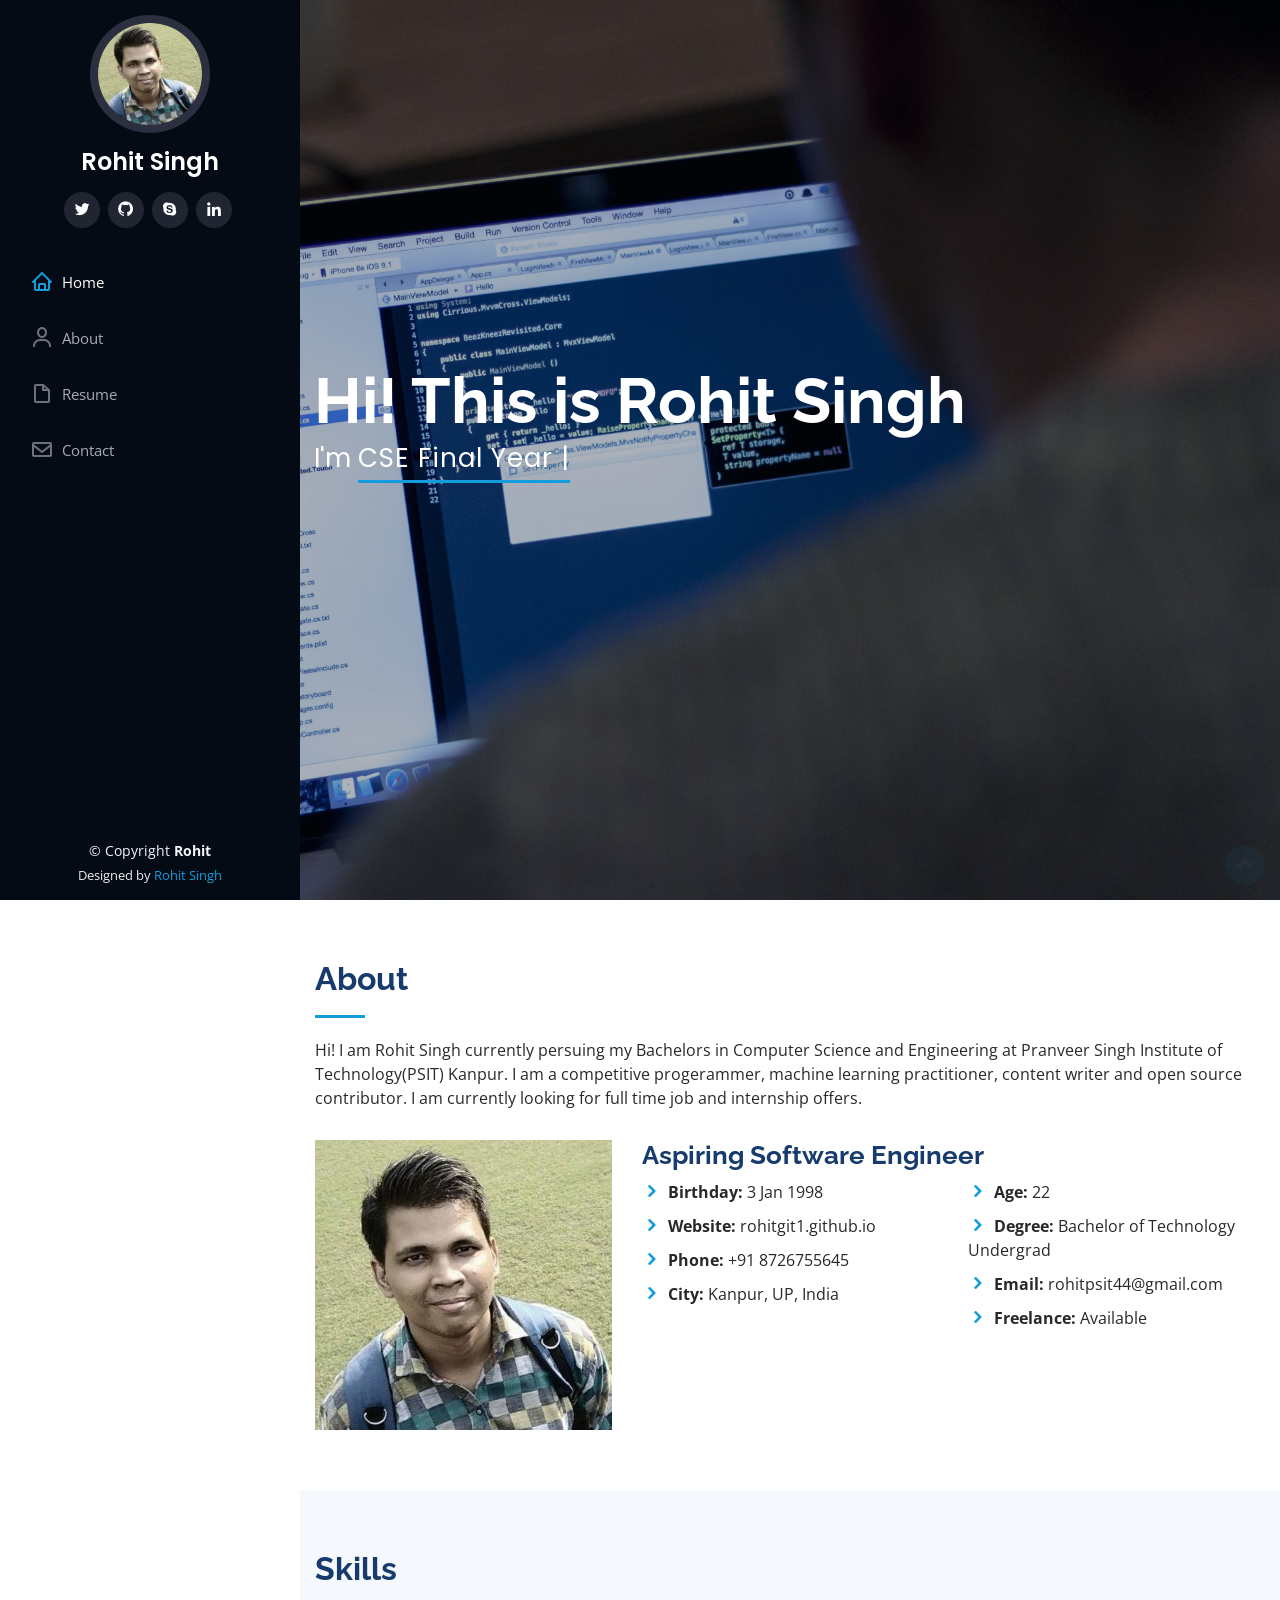
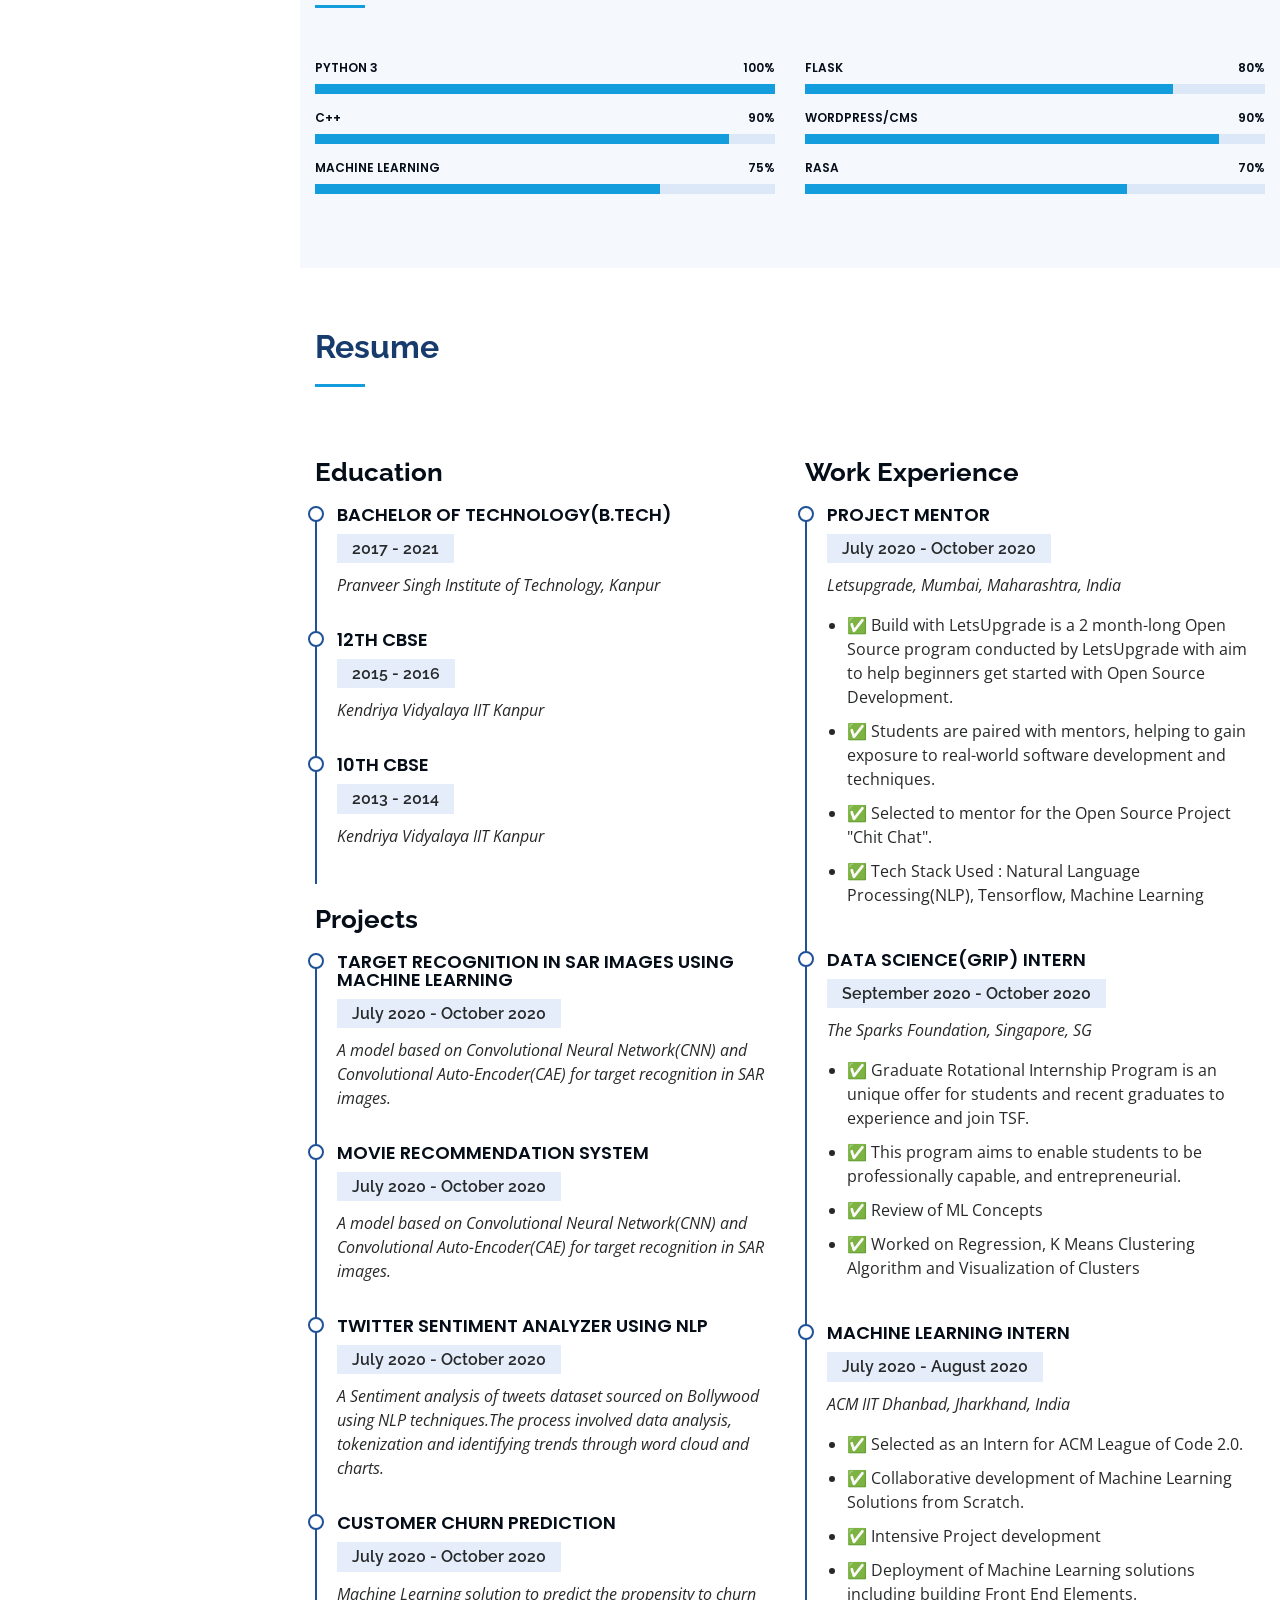
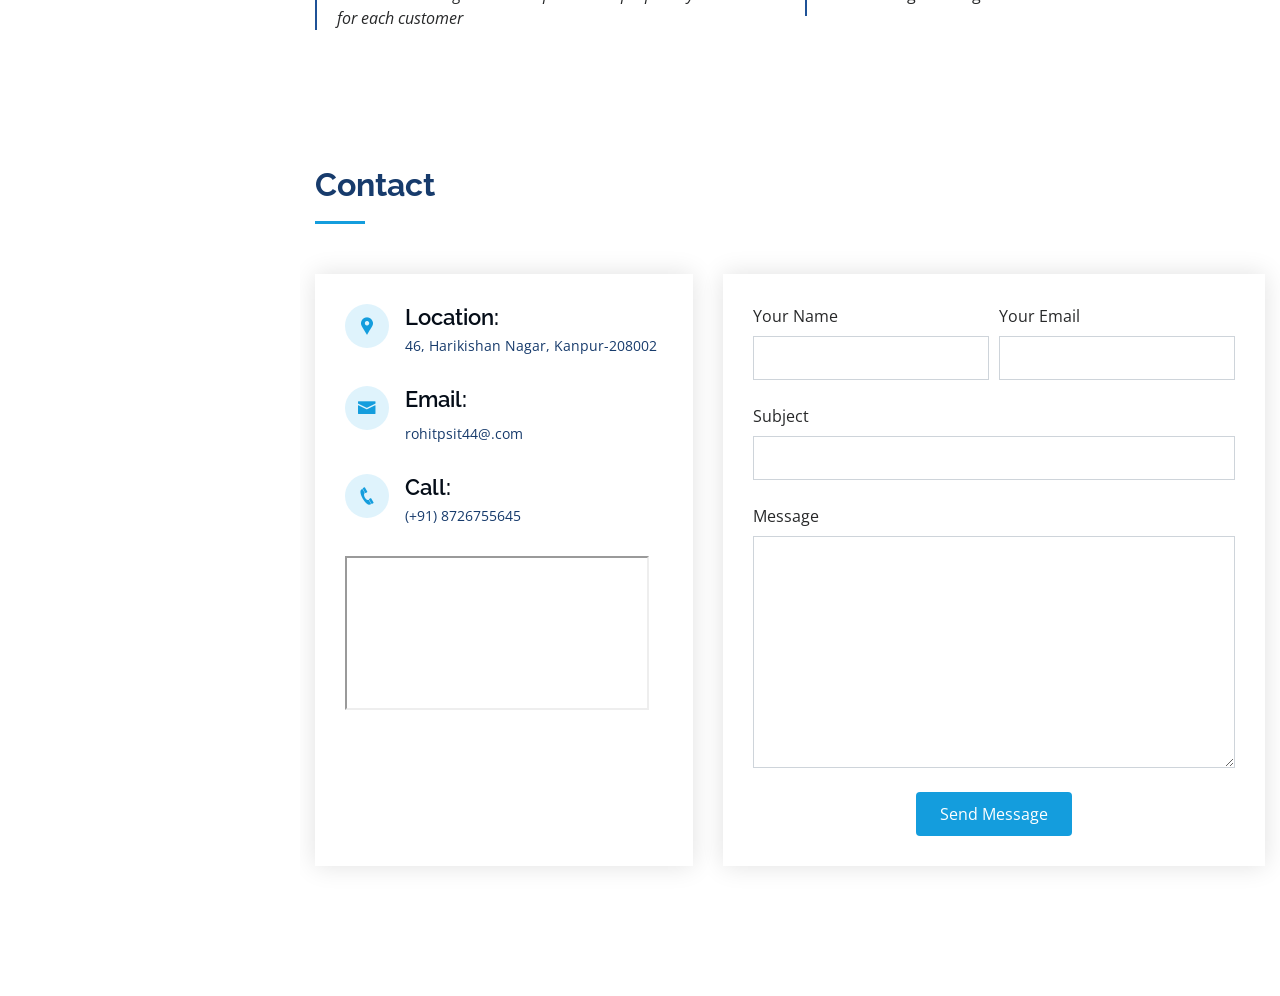
==== index.html @ d0df6488 "Update index.html" ====
<!DOCTYPE html>
<html lang="en">

<head>
  <meta charset="utf-8">
  <meta content="width=device-width, initial-scale=1.0" name="viewport">

  <title>Rohit Singh's Portfolio</title>
  <meta content="" name="description">
  <meta content="" name="keywords">

  <!-- Favicons -->
  <link href="assets/img/favicon.png" rel="icon">
  <link href="assets/img/apple-touch-icon.png" rel="apple-touch-icon">

  <!-- Google Fonts -->
  <link href="https://fonts.googleapis.com/css?family=Open+Sans:300,300i,400,400i,600,600i,700,700i|Raleway:300,300i,400,400i,500,500i,600,600i,700,700i|Poppins:300,300i,400,400i,500,500i,600,600i,700,700i" rel="stylesheet">

  <!-- Vendor CSS Files -->
  <link href="assets/vendor/bootstrap/css/bootstrap.min.css" rel="stylesheet">
  <link href="assets/vendor/icofont/icofont.min.css" rel="stylesheet">
  <link href="assets/vendor/boxicons/css/boxicons.min.css" rel="stylesheet">
  <link href="assets/vendor/venobox/venobox.css" rel="stylesheet">
  <link href="assets/vendor/owl.carousel/assets/owl.carousel.min.css" rel="stylesheet">
  <link href="assets/vendor/aos/aos.css" rel="stylesheet">

  <!-- Template Main CSS File -->
  <link href="assets/css/style.css" rel="stylesheet">

  <!-- =======================================================
  * Template Name: iPortfolio - v1.4.1
  * Template URL: https://bootstrapmade.com/iportfolio-bootstrap-portfolio-websites-template/
  * Author: BootstrapMade.com
  * License: https://bootstrapmade.com/license/
  ======================================================== -->
</head>

<body>

  <!-- ======= Mobile nav toggle button ======= -->
  <button type="button" class="mobile-nav-toggle d-xl-none"><i class="icofont-navigation-menu"></i></button>

  <!-- ======= Header ======= -->
  <header id="header">
    <div class="d-flex flex-column">

      <div class="profile">
        <img src="assets/img/profile-img.jpg" alt="" class="img-fluid rounded-circle">
        <h1 class="text-light"><a href="index.html">Rohit Singh</a></h1>
        <div class="social-links mt-3 text-center">
          <a href="https://twitter.com/Singh98Rohit" class="twitter"><i class="bx bxl-twitter"></i></a>
          <a href="https://github.com/rohitgit1" class="instagram"><i class="bx bxl-github"></i></a>
          <a href="https://join.skype.com/invite/VIfLXNlcnyci" class="google-plus"><i class="bx bxl-skype"></i></a>
          <a href="https://www.linkedin.com/in/rohit-singh-b54595111/" class="linkedin"><i class="bx bxl-linkedin"></i></a>
        </div>
      </div>

      <nav class="nav-menu">
        <ul>
          <li class="active"><a href="index.html"><i class="bx bx-home"></i> <span>Home</span></a></li>
          <li><a href="#about"><i class="bx bx-user"></i> <span>About</span></a></li>
          <li><a href="#resume"><i class="bx bx-file-blank"></i> <span>Resume</span></a></li>
          <li><a href="#contact"><i class="bx bx-envelope"></i> Contact</a></li>

        </ul>
      </nav><!-- .nav-menu -->
      <button type="button" class="mobile-nav-toggle d-xl-none"><i class="icofont-navigation-menu"></i></button>

    </div>
  </header><!-- End Header -->

  <!-- ======= Hero Section ======= -->
  <section id="hero" class="d-flex flex-column justify-content-center align-items-center">
    <div class="hero-container" data-aos="fade-in">
      <h1>Hi! This is Rohit Singh</h1>
      <p>I'm <span class="typed" data-typed-items="CSE Final Year Undergrad, Competitive Programmer, Open Source Contributor, Machine Learning Enthusiast"></span></p>
    </div>
  </section><!-- End Hero -->

  <main id="main">

    <!-- ======= About Section ======= -->
    <section id="about" class="about">
      <div class="container">

        <div class="section-title">
          <h2>About</h2>
          <p>Hi! I am Rohit Singh currently persuing my Bachelors in Computer Science and Engineering at Pranveer Singh Institute of Technology(PSIT) Kanpur. I am a competitive progerammer, machine learning practitioner, content writer and open source contributor. I am currently looking for full time job and internship offers.</p>
        </div>

        <div class="row">
          <div class="col-lg-4" data-aos="fade-right">
            <img src="assets/img/profile-img.jpg" class="img-fluid" alt="">
          </div>
          <div class="col-lg-8 pt-4 pt-lg-0 content" data-aos="fade-left">
            <h3>Aspiring Software Engineer</h3>
            <div class="row">
              <div class="col-lg-6">
                <ul>
                  <li><i class="icofont-rounded-right"></i> <strong>Birthday:</strong> 3 Jan 1998</li>
                  <li><i class="icofont-rounded-right"></i> <strong>Website:</strong> rohitgit1.github.io</li>
                  <li><i class="icofont-rounded-right"></i> <strong>Phone:</strong> +91 8726755645</li>
                  <li><i class="icofont-rounded-right"></i> <strong>City:</strong> Kanpur, UP, India</li>
                </ul>
              </div>
              <div class="col-lg-6">
                <ul>
                  <li><i class="icofont-rounded-right"></i> <strong>Age:</strong> 22</li>
                  <li><i class="icofont-rounded-right"></i> <strong>Degree:</strong> Bachelor of Technology Undergrad</li>
                  <li><i class="icofont-rounded-right"></i> <strong>Email:</strong> rohitpsit44@gmail.com</li>
                  <li><i class="icofont-rounded-right"></i> <strong>Freelance:</strong> Available</li>
                </ul>
              </div>
            </div>
          </div>
        </div>

      </div>
    </section><!-- End About Section -->
    <!-- ======= Skills Section ======= -->
    <section id="skills" class="skills section-bg">
      <div class="container">

        <div class="section-title">
          <h2>Skills</h2>
        </div>

        <div class="row skills-content">

          <div class="col-lg-6" data-aos="fade-up">

            <div class="progress">
              <span class="skill">Python 3 <i class="val">100%</i></span>
              <div class="progress-bar-wrap">
                <div class="progress-bar" role="progressbar" aria-valuenow="100" aria-valuemin="0" aria-valuemax="100"></div>
              </div>
            </div>

            <div class="progress">
              <span class="skill">C++ <i class="val">90%</i></span>
              <div class="progress-bar-wrap">
                <div class="progress-bar" role="progressbar" aria-valuenow="90" aria-valuemin="0" aria-valuemax="100"></div>
              </div>
            </div>

            <div class="progress">
              <span class="skill">Machine Learning <i class="val">75%</i></span>
              <div class="progress-bar-wrap">
                <div class="progress-bar" role="progressbar" aria-valuenow="75" aria-valuemin="0" aria-valuemax="100"></div>
              </div>
            </div>

          </div>

          <div class="col-lg-6" data-aos="fade-up" data-aos-delay="100">

            <div class="progress">
              <span class="skill">Flask <i class="val">80%</i></span>
              <div class="progress-bar-wrap">
                <div class="progress-bar" role="progressbar" aria-valuenow="80" aria-valuemin="0" aria-valuemax="100"></div>
              </div>
            </div>

            <div class="progress">
              <span class="skill">WordPress/CMS <i class="val">90%</i></span>
              <div class="progress-bar-wrap">
                <div class="progress-bar" role="progressbar" aria-valuenow="90" aria-valuemin="0" aria-valuemax="100"></div>
              </div>
            </div>

            <div class="progress">
              <span class="skill">Rasa <i class="val">70%</i></span>
              <div class="progress-bar-wrap">
                <div class="progress-bar" role="progressbar" aria-valuenow="70" aria-valuemin="0" aria-valuemax="100"></div>
              </div>
            </div>

          </div>

        </div>

      </div>
    </section><!-- End Skills Section -->

    <!-- ======= Resume Section ======= -->
    <section id="resume" class="resume">
      <div class="container">

        <div class="section-title">
          <h2>Resume</h2>
        </div>

        <div class="row">
          <div class="col-lg-6" data-aos="fade-up">
            

            <h3 class="resume-title">Education</h3>
            <div class="resume-item">
              <h4>Bachelor of Technology(B.Tech)</h4>
              <h5>2017 - 2021</h5>
              <p><em>Pranveer Singh Institute of Technology, Kanpur</em></p>
            </div>
            <div class="resume-item">
              <h4>12th CBSE</h4>
              <h5>2015 - 2016</h5>
              <p><em>Kendriya Vidyalaya IIT Kanpur</em></p>
            </div>
            <div class="resume-item">
              <h4>10th CBSE</h4>
              <h5>2013 - 2014</h5>
              <p><em>Kendriya Vidyalaya IIT Kanpur</em></p>
            </div>
            <h3 class="resume-title">Projects</h3>
            <div class="resume-item">
              <h4>Target Recognition in SAR Images using Machine Learning</h4>
              <h5>July 2020 - October 2020</h5>
              <p><em>A model based on Convolutional Neural Network(CNN) and Convolutional Auto-Encoder(CAE) for target recognition in SAR images.</em></p>
            </div>
            <div class="resume-item">
              <h4>Movie Recommendation System</h4>
              <h5>July 2020 - October 2020</h5>
              <p><em>A model based on Convolutional Neural Network(CNN) and Convolutional Auto-Encoder(CAE) for target recognition in SAR images.</em></p>
            </div>
            <div class="resume-item">
              <h4>Twitter Sentiment Analyzer using NLP</h4>
              <h5>July 2020 - October 2020</h5>
              <p><em>A Sentiment analysis of tweets dataset sourced on Bollywood using NLP techniques.The process involved data analysis, tokenization and identifying trends through word cloud and charts.</em></p>
            </div>
            <div class="resume-item">
              <h4>Customer Churn Prediction</h4>
              <h5>July 2020 - October 2020</h5>
              <p><em>Machine Learning solution to predict the propensity to churn for each customer</em></p>
            </div>
          </div>
          <div class="col-lg-6" data-aos="fade-up" data-aos-delay="100">
            <h3 class="resume-title">Work Experience</h3>
            <div class="resume-item">
              <h4>Project Mentor</h4>
              <h5>July 2020 - October 2020</h5>
              <p><em>Letsupgrade, Mumbai, Maharashtra, India </em></p>
              <ul>
                <li>✅ Build with LetsUpgrade is a 2 month-long Open Source program conducted by LetsUpgrade with aim to help beginners get started with Open Source Development.</li>
                <li>✅ Students are paired with mentors, helping to gain exposure to real-world software development and techniques. </li>
                <li>✅ Selected to mentor for the Open Source Project "Chit Chat".</li>
                <li>✅ Tech Stack Used : Natural Language Processing(NLP), Tensorflow, Machine Learning</li>
              </ul>
            </div>
            <div class="resume-item">
              <h4>Data Science(GRIP) Intern</h4>
              <h5>September 2020 - October 2020</h5>
              <p><em>The Sparks Foundation, Singapore, SG </em></p>
              <ul>
                <li>✅ Graduate Rotational Internship Program is an unique offer for students and recent graduates to experience and join TSF.</li>
                <li>✅ This program aims to enable students to be professionally capable, and entrepreneurial. </li>
                <li>✅ Review of ML Concepts</li>
                <li>✅ Worked on Regression, K Means Clustering Algorithm and Visualization of Clusters</li>
              </ul>
            </div>
            <div class="resume-item">
              <h4>Machine Learning Intern</h4>
              <h5>July 2020 - August 2020</h5>
              <p><em>ACM IIT Dhanbad, Jharkhand, India</em></p>
              <ul>
                <li>✅ Selected as an Intern for ACM League of Code 2.0.</li>
                <li>✅ Collaborative development of Machine Learning Solutions from Scratch.</li>
                <li>✅ Intensive Project development</li>
                <li>✅ Deployment of Machine Learning solutions including building Front End Elements.</li>
              </ul>
            </div>
          </div>
        </div>

      </div>
    </section><!-- End Resume Section -->
    <!-- ======= Contact Section ======= -->
    <section id="contact" class="contact">
      <div class="container">

        <div class="section-title">
          <h2>Contact</h2>  
        </div>

        <div class="row" data-aos="fade-in">

          <div class="col-lg-5 d-flex align-items-stretch">
            <div class="info">
              <div class="address">
                <i class="icofont-google-map"></i>
                <h4>Location:</h4>
                <p>46, Harikishan Nagar, Kanpur-208002</p>
              </div>

              <div class="email">
                <i class="icofont-envelope"></i>
                <h4>Email:</h4>
                <p>rohitpsit44@.com</p>
              </div>

              <div class="phone">
                <i class="icofont-phone"></i>
                <h4>Call:</h4>
                <p>(+91) 8726755645</p>
              </div>

              <iframe src="https://www.google.com/maps/embed?pb=!1m18!1m12!1m3!1d3570.954754191135!2d80.28326176451144!3d26.489401634562842!2m3!1f0!2f0!3f0!3m2!1i1024!2i768!4f13.1!3m3!1m2!1s0x399c38228f2454af%3A0x219207a3117f4990!2sGurudev%20Palace%2C%20Sharda%20Nagar%2C%20Kanpur%2C%20Uttar%20Pradesh%20208024!5e0!3m2!1sen!2sin!4v1602859389970!5m2!1sen!2sin" allowfullscreen></iframe>
            </div>

          </div>

          <div class="col-lg-7 mt-5 mt-lg-0 d-flex align-items-stretch">
            <form action="forms/contact.php" method="post" role="form" class="php-email-form">
              <div class="form-row">
                <div class="form-group col-md-6">
                  <label for="name">Your Name</label>
                  <input type="text" name="name" class="form-control" id="name" data-rule="minlen:4" data-msg="Please enter at least 4 chars" />
                  <div class="validate"></div>
                </div>
                <div class="form-group col-md-6">
                  <label for="name">Your Email</label>
                  <input type="email" class="form-control" name="email" id="email" data-rule="email" data-msg="Please enter a valid email" />
                  <div class="validate"></div>
                </div>
              </div>
              <div class="form-group">
                <label for="name">Subject</label>
                <input type="text" class="form-control" name="subject" id="subject" data-rule="minlen:4" data-msg="Please enter at least 8 chars of subject" />
                <div class="validate"></div>
              </div>
              <div class="form-group">
                <label for="name">Message</label>
                <textarea class="form-control" name="message" rows="10" data-rule="required" data-msg="Please write something for us"></textarea>
                <div class="validate"></div>
              </div>
              <div class="mb-3">
                <div class="loading">Loading</div>
                <div class="error-message"></div>
                <div class="sent-message">Your message has been sent. Thank you!</div>
              </div>
              <div class="text-center"><button type="submit">Send Message</button></div>
            </form>
          </div>

        </div>

      </div>
    </section><!-- End Contact Section -->

  </main><!-- End #main -->

  <!-- ======= Footer ======= -->
  <footer id="footer">
    <div class="container">
      <div class="copyright">
        &copy; Copyright <strong><span>Rohit</span></strong>
      </div>
      <div class="credits">
        <!-- All the links in the footer should remain intact. -->
        <!-- You can delete the links only if you purchased the pro version. -->
        <!-- Licensing information: https://bootstrapmade.com/license/ -->
        <!-- Purchase the pro version with working PHP/AJAX contact form: https://bootstrapmade.com/iportfolio-bootstrap-portfolio-websites-template/ -->
        Designed by <a href="https://bootstrapmade.com/">Rohit Singh</a>
      </div>
    </div>
  </footer><!-- End  Footer -->

  <a href="#" class="back-to-top"><i class="icofont-simple-up"></i></a>

  <!-- Vendor JS Files -->
  <script src="assets/vendor/jquery/jquery.min.js"></script>
  <script src="assets/vendor/bootstrap/js/bootstrap.bundle.min.js"></script>
  <script src="assets/vendor/jquery.easing/jquery.easing.min.js"></script>
  <script src="assets/vendor/php-email-form/validate.js"></script>
  <script src="assets/vendor/waypoints/jquery.waypoints.min.js"></script>
  <script src="assets/vendor/counterup/counterup.min.js"></script>
  <script src="assets/vendor/isotope-layout/isotope.pkgd.min.js"></script>
  <script src="assets/vendor/venobox/venobox.min.js"></script>
  <script src="assets/vendor/owl.carousel/owl.carousel.min.js"></script>
  <script src="assets/vendor/typed.js/typed.min.js"></script>
  <script src="assets/vendor/aos/aos.js"></script>

  <!-- Template Main JS File -->
  <script src="assets/js/main.js"></script>

</body>

</html>
---- assets/css/style.css ----
/**
* Template Name: iPortfolio - v1.4.1
* Template URL: https://bootstrapmade.com/iportfolio-bootstrap-portfolio-websites-template/
* Author: BootstrapMade.com
* License: https://bootstrapmade.com/license/
*/

/*--------------------------------------------------------------
# General
--------------------------------------------------------------*/
body {
  font-family: "Open Sans", sans-serif;
  color: #272829;
}

a {
  color: #149ddd;
}

a:hover {
  color: #37b3ed;
  text-decoration: none;
}

h1, h2, h3, h4, h5, h6 {
  font-family: "Raleway", sans-serif;
}

/*--------------------------------------------------------------
# Back to top button
--------------------------------------------------------------*/
.back-to-top {
  position: fixed;
  display: none;
  width: 40px;
  height: 40px;
  border-radius: 50px;
  right: 15px;
  bottom: 15px;
  background: #149ddd;
  color: #fff;
  transition: display 0.5s ease-in-out;
  z-index: 99999;
}

.back-to-top i {
  font-size: 24px;
  position: absolute;
  top: 7px;
  left: 8px;
}

.back-to-top:hover {
  color: #fff;
  background: #2eafec;
  transition: background 0.2s ease-in-out;
}

/*--------------------------------------------------------------
# Header
--------------------------------------------------------------*/
#header {
  position: fixed;
  top: 0;
  left: 0;
  bottom: 0;
  width: 300px;
  transition: all ease-in-out 0.5s;
  z-index: 9997;
  transition: all 0.5s;
  padding: 0 15px;
  background: #040b14;
  overflow-y: auto;
}

#header .profile img {
  margin: 15px auto;
  display: block;
  width: 120px;
  border: 8px solid #2c2f3f;
}

#header .profile h1 {
  font-size: 24px;
  margin: 0;
  padding: 0;
  font-weight: 600;
  -moz-text-align-last: center;
  text-align-last: center;
  font-family: "Poppins", sans-serif;
}

#header .profile h1 a, #header .profile h1 a:hover {
  color: #fff;
  text-decoration: none;
}

#header .profile .social-links a {
  font-size: 18px;
  display: inline-block;
  background: #212431;
  color: #fff;
  line-height: 1;
  padding: 8px 0;
  margin-right: 4px;
  border-radius: 50%;
  text-align: center;
  width: 36px;
  height: 36px;
  transition: 0.3s;
}

#header .profile .social-links a:hover {
  background: #149ddd;
  color: #fff;
  text-decoration: none;
}

#main {
  margin-left: 300px;
}

@media (max-width: 1199px) {
  #header {
    left: -300px;
  }
  #main {
    margin-left: 0;
  }
}

/*--------------------------------------------------------------
# Navigation Menu
--------------------------------------------------------------*/
/* Desktop Navigation */
.nav-menu {
  padding-top: 30px;
}

.nav-menu * {
  margin: 0;
  padding: 0;
  list-style: none;
}

.nav-menu > ul > li {
  position: relative;
  white-space: nowrap;
}

.nav-menu a {
  display: flex;
  align-items: center;
  color: #a8a9b4;
  padding: 12px 15px;
  margin-bottom: 8px;
  transition: 0.3s;
  font-size: 15px;
}

.nav-menu a i {
  font-size: 24px;
  padding-right: 8px;
  color: #6f7180;
}

.nav-menu a:hover, .nav-menu .active > a, .nav-menu li:hover > a {
  text-decoration: none;
  color: #fff;
}

.nav-menu a:hover i, .nav-menu .active > a i, .nav-menu li:hover > a i {
  color: #149ddd;
}

/* Mobile Navigation */
.mobile-nav-toggle {
  position: fixed;
  right: 15px;
  top: 15px;
  z-index: 9998;
  border: 0;
  background: none;
  font-size: 24px;
  transition: all 0.4s;
  outline: none !important;
  line-height: 1;
  cursor: pointer;
  text-align: right;
}

.mobile-nav-toggle i {
  color: #149ddd;
}

.mobile-nav-active {
  overflow: hidden;
}

.mobile-nav-active #header {
  left: 0;
}

.mobile-nav-active .mobile-nav-toggle i {
  color: #fff;
}

/*--------------------------------------------------------------
# Hero Section
--------------------------------------------------------------*/
#hero {
  width: 100%;
  height: 100vh;
  background: url("../img/hero-bg.jpg") top center;
  background-size: cover;
}

#hero:before {
  content: "";
  background: rgba(5, 13, 24, 0.3);
  position: absolute;
  bottom: 0;
  top: 0;
  left: 0;
  right: 0;
  z-index: 1;
}

#hero .hero-container {
  position: relative;
  z-index: 2;
  min-width: 300px;
}

#hero h1 {
  margin: 0 0 10px 0;
  font-size: 64px;
  font-weight: 700;
  line-height: 56px;
  color: #fff;
}

#hero p {
  color: #fff;
  margin-bottom: 50px;
  font-size: 26px;
  font-family: "Poppins", sans-serif;
}

#hero p span {
  color: #fff;
  padding-bottom: 4px;
  letter-spacing: 1px;
  border-bottom: 3px solid #149ddd;
}

@media (min-width: 1024px) {
  #hero {
    background-attachment: fixed;
  }
}

@media (max-width: 768px) {
  #hero h1 {
    font-size: 28px;
    line-height: 36px;
  }
  #hero h2 {
    font-size: 18px;
    line-height: 24px;
    margin-bottom: 30px;
  }
}

/*--------------------------------------------------------------
# Sections General
--------------------------------------------------------------*/
section {
  padding: 60px 0;
  overflow: hidden;
}

.section-bg {
  background: #f5f8fd;
}

.section-title {
  padding-bottom: 30px;
}

.section-title h2 {
  font-size: 32px;
  font-weight: bold;
  margin-bottom: 20px;
  padding-bottom: 20px;
  position: relative;
  color: #173b6c;
}

.section-title h2::after {
  content: '';
  position: absolute;
  display: block;
  width: 50px;
  height: 3px;
  background: #149ddd;
  bottom: 0;
  left: 0;
}

.section-title p {
  margin-bottom: 0;
}

/*--------------------------------------------------------------
# About
--------------------------------------------------------------*/
.about .content h3 {
  font-weight: 700;
  font-size: 26px;
  color: #173b6c;
}

.about .content ul {
  list-style: none;
  padding: 0;
}

.about .content ul li {
  padding-bottom: 10px;
}

.about .content ul i {
  font-size: 20px;
  padding-right: 2px;
  color: #149ddd;
}

.about .content p:last-child {
  margin-bottom: 0;
}

/*--------------------------------------------------------------
# Facts
--------------------------------------------------------------*/
.facts {
  padding-bottom: 30px;
}

.facts .count-box {
  padding: 30px;
  width: 100%;
}

.facts .count-box i {
  display: block;
  font-size: 44px;
  color: #149ddd;
  float: left;
}

.facts .count-box span {
  font-size: 48px;
  line-height: 40px;
  display: block;
  font-weight: 700;
  color: #050d18;
  margin-left: 60px;
}

.facts .count-box p {
  padding: 15px 0 0 0;
  margin: 0 0 0 60px;
  font-family: "Raleway", sans-serif;
  font-size: 14px;
  color: #122f57;
}

.facts .count-box a {
  font-weight: 600;
  display: block;
  margin-top: 20px;
  color: #122f57;
  font-size: 15px;
  font-family: "Poppins", sans-serif;
  transition: ease-in-out 0.3s;
}

.facts .count-box a:hover {
  color: #1f5297;
}

/*--------------------------------------------------------------
# Akills
--------------------------------------------------------------*/
.skills .progress {
  height: 50px;
  display: block;
  background: none;
}

.skills .progress .skill {
  padding: 10px 0;
  margin: 0 0 6px 0;
  text-transform: uppercase;
  display: block;
  font-weight: 600;
  font-family: "Poppins", sans-serif;
  color: #050d18;
}

.skills .progress .skill .val {
  float: right;
  font-style: normal;
}

.skills .progress-bar-wrap {
  background: #dce8f8;
}

.skills .progress-bar {
  width: 1px;
  height: 10px;
  transition: .9s;
  background-color: #149ddd;
}

/*--------------------------------------------------------------
# Resume
--------------------------------------------------------------*/
.resume .resume-title {
  font-size: 26px;
  font-weight: 700;
  margin-top: 20px;
  margin-bottom: 20px;
  color: #050d18;
}

.resume .resume-item {
  padding: 0 0 20px 20px;
  margin-top: -2px;
  border-left: 2px solid #1f5297;
  position: relative;
}

.resume .resume-item h4 {
  line-height: 18px;
  font-size: 18px;
  font-weight: 600;
  text-transform: uppercase;
  font-family: "Poppins", sans-serif;
  color: #050d18;
  margin-bottom: 10px;
}

.resume .resume-item h5 {
  font-size: 16px;
  background: #e4edf9;
  padding: 5px 15px;
  display: inline-block;
  font-weight: 600;
  margin-bottom: 10px;
}

.resume .resume-item ul {
  padding-left: 20px;
}

.resume .resume-item ul li {
  padding-bottom: 10px;
}

.resume .resume-item:last-child {
  padding-bottom: 0;
}

.resume .resume-item::before {
  content: "";
  position: absolute;
  width: 16px;
  height: 16px;
  border-radius: 50px;
  left: -9px;
  top: 0;
  background: #fff;
  border: 2px solid #1f5297;
}

/*--------------------------------------------------------------
# Portfolio
--------------------------------------------------------------*/
.portfolio .portfolio-item {
  margin-bottom: 30px;
}

.portfolio #portfolio-flters {
  padding: 0;
  margin: 0 auto 35px auto;
  list-style: none;
  text-align: center;
  background: #fff;
  border-radius: 50px;
  padding: 2px 15px;
}

.portfolio #portfolio-flters li {
  cursor: pointer;
  display: inline-block;
  padding: 10px 15px 8px 15px;
  font-size: 14px;
  font-weight: 600;
  line-height: 1;
  text-transform: uppercase;
  color: #272829;
  margin-bottom: 5px;
  transition: all 0.3s ease-in-out;
}

.portfolio #portfolio-flters li:hover, .portfolio #portfolio-flters li.filter-active {
  color: #149ddd;
}

.portfolio #portfolio-flters li:last-child {
  margin-right: 0;
}

.portfolio .portfolio-wrap {
  transition: 0.3s;
  position: relative;
  overflow: hidden;
  z-index: 1;
}

.portfolio .portfolio-wrap::before {
  content: "";
  background: rgba(255, 255, 255, 0.5);
  position: absolute;
  left: 0;
  right: 0;
  top: 0;
  bottom: 0;
  transition: all ease-in-out 0.3s;
  z-index: 2;
  opacity: 0;
}

.portfolio .portfolio-wrap .portfolio-links {
  opacity: 1;
  left: 0;
  right: 0;
  bottom: -60px;
  z-index: 3;
  position: absolute;
  transition: all ease-in-out 0.3s;
  display: flex;
  justify-content: center;
}

.portfolio .portfolio-wrap .portfolio-links a {
  color: #fff;
  font-size: 28px;
  text-align: center;
  background: rgba(20, 157, 221, 0.75);
  transition: 0.3s;
  width: 50%;
}

.portfolio .portfolio-wrap .portfolio-links a:hover {
  background: rgba(20, 157, 221, 0.95);
}

.portfolio .portfolio-wrap .portfolio-links a + a {
  border-left: 1px solid #37b3ed;
}

.portfolio .portfolio-wrap:hover::before {
  top: 0;
  left: 0;
  right: 0;
  bottom: 0;
  opacity: 1;
}

.portfolio .portfolio-wrap:hover .portfolio-links {
  opacity: 1;
  bottom: 0;
}

/*--------------------------------------------------------------
# Services
--------------------------------------------------------------*/
.services .icon-box {
  margin-bottom: 20px;
}

.services .icon {
  float: left;
  display: flex;
  align-items: center;
  justify-content: center;
  width: 54px;
  height: 54px;
  background: #149ddd;
  border-radius: 50%;
  transition: 0.5s;
  border: 1px solid #149ddd;
}

.services .icon i {
  color: #fff;
  font-size: 24px;
}

.services .icon-box:hover .icon {
  background: #fff;
}

.services .icon-box:hover .icon i {
  color: #149ddd;
}

.services .title {
  margin-left: 80px;
  font-weight: 700;
  margin-bottom: 15px;
  font-size: 18px;
}

.services .title a {
  color: #343a40;
}

.services .title a:hover {
  color: #149ddd;
}

.services .description {
  margin-left: 80px;
  line-height: 24px;
  font-size: 14px;
}

/*--------------------------------------------------------------
# Testimonials
--------------------------------------------------------------*/
.testimonials .testimonial-item {
  box-sizing: content-box;
  text-align: center;
  min-height: 320px;
}

.testimonials .testimonial-item .testimonial-img {
  width: 90px;
  border-radius: 50%;
  margin: 0 auto;
}

.testimonials .testimonial-item h3 {
  font-size: 18px;
  font-weight: bold;
  margin: 10px 0 5px 0;
  color: #111;
}

.testimonials .testimonial-item h4 {
  font-size: 14px;
  color: #999;
  margin: 0;
}

.testimonials .testimonial-item .quote-icon-left, .testimonials .testimonial-item .quote-icon-right {
  color: #c3e8fa;
  font-size: 26px;
}

.testimonials .testimonial-item .quote-icon-left {
  display: inline-block;
  left: -5px;
  position: relative;
}

.testimonials .testimonial-item .quote-icon-right {
  display: inline-block;
  right: -5px;
  position: relative;
  top: 10px;
}

.testimonials .testimonial-item p {
  font-style: italic;
  margin: 0 15px 15px 15px;
  padding: 20px;
  background: #fff;
  position: relative;
  margin-bottom: 35px;
  border-radius: 6px;
  box-shadow: 0px 2px 15px rgba(0, 0, 0, 0.1);
}

.testimonials .testimonial-item p::after {
  content: "";
  width: 0;
  height: 0;
  border-top: 20px solid #fff;
  border-right: 20px solid transparent;
  border-left: 20px solid transparent;
  position: absolute;
  bottom: -20px;
  left: calc(50% - 20px);
}

.testimonials .owl-nav, .testimonials .owl-dots {
  margin-top: 5px;
  text-align: center;
}

.testimonials .owl-dot {
  display: inline-block;
  margin: 0 5px;
  width: 12px;
  height: 12px;
  border-radius: 50%;
  background-color: #ddd !important;
}

.testimonials .owl-dot.active {
  background-color: #149ddd !important;
}

@media (max-width: 767px) {
  .testimonials {
    margin: 30px 10px;
  }
}

/*--------------------------------------------------------------
# Contact
--------------------------------------------------------------*/
.contact {
  padding-bottom: 130px;
}

.contact .info {
  padding: 30px;
  background: #fff;
  width: 100%;
  box-shadow: 0 0 24px 0 rgba(0, 0, 0, 0.12);
}

.contact .info i {
  font-size: 20px;
  color: #149ddd;
  float: left;
  width: 44px;
  height: 44px;
  background: #dff3fc;
  display: flex;
  justify-content: center;
  align-items: center;
  border-radius: 50px;
  transition: all 0.3s ease-in-out;
}

.contact .info h4 {
  padding: 0 0 0 60px;
  font-size: 22px;
  font-weight: 600;
  margin-bottom: 5px;
  color: #050d18;
}

.contact .info p {
  padding: 0 0 10px 60px;
  margin-bottom: 20px;
  font-size: 14px;
  color: #173b6c;
}

.contact .info .email p {
  padding-top: 5px;
}

.contact .info .social-links {
  padding-left: 60px;
}

.contact .info .social-links a {
  font-size: 18px;
  display: inline-block;
  background: #333;
  color: #fff;
  line-height: 1;
  padding: 8px 0;
  border-radius: 50%;
  text-align: center;
  width: 36px;
  height: 36px;
  transition: 0.3s;
  margin-right: 10px;
}

.contact .info .social-links a:hover {
  background: #149ddd;
  color: #fff;
}

.contact .info .email:hover i, .contact .info .address:hover i, .contact .info .phone:hover i {
  background: #149ddd;
  color: #fff;
}

.contact .php-email-form {
  width: 100%;
  padding: 30px;
  background: #fff;
  box-shadow: 0 0 24px 0 rgba(0, 0, 0, 0.12);
}

.contact .php-email-form .form-group {
  padding-bottom: 8px;
}

.contact .php-email-form .validate {
  display: none;
  color: red;
  margin: 0 0 15px 0;
  font-weight: 400;
  font-size: 13px;
}

.contact .php-email-form .error-message {
  display: none;
  color: #fff;
  background: #ed3c0d;
  text-align: left;
  padding: 15px;
  font-weight: 600;
}

.contact .php-email-form .error-message br + br {
  margin-top: 25px;
}

.contact .php-email-form .sent-message {
  display: none;
  color: #fff;
  background: #18d26e;
  text-align: center;
  padding: 15px;
  font-weight: 600;
}

.contact .php-email-form .loading {
  display: none;
  background: #fff;
  text-align: center;
  padding: 15px;
}

.contact .php-email-form .loading:before {
  content: "";
  display: inline-block;
  border-radius: 50%;
  width: 24px;
  height: 24px;
  margin: 0 10px -6px 0;
  border: 3px solid #18d26e;
  border-top-color: #eee;
  -webkit-animation: animate-loading 1s linear infinite;
  animation: animate-loading 1s linear infinite;
}

.contact .php-email-form input, .contact .php-email-form textarea {
  border-radius: 0;
  box-shadow: none;
  font-size: 14px;
}

.contact .php-email-form input {
  height: 44px;
}

.contact .php-email-form textarea {
  padding: 10px 12px;
}

.contact .php-email-form button[type="submit"] {
  background: #149ddd;
  border: 0;
  padding: 10px 24px;
  color: #fff;
  transition: 0.4s;
  border-radius: 4px;
}

.contact .php-email-form button[type="submit"]:hover {
  background: #37b3ed;
}

@-webkit-keyframes animate-loading {
  0% {
    transform: rotate(0deg);
  }
  100% {
    transform: rotate(360deg);
  }
}

@keyframes animate-loading {
  0% {
    transform: rotate(0deg);
  }
  100% {
    transform: rotate(360deg);
  }
}

/*--------------------------------------------------------------
# Breadcrumbs
--------------------------------------------------------------*/
.breadcrumbs {
  padding: 20px 0;
  background: #f9f9f9;
}

.breadcrumbs h2 {
  font-size: 26px;
  font-weight: 300;
}

.breadcrumbs ol {
  display: flex;
  flex-wrap: wrap;
  list-style: none;
  padding: 0;
  margin: 0;
  font-size: 15px;
}

.breadcrumbs ol li + li {
  padding-left: 10px;
}

.breadcrumbs ol li + li::before {
  display: inline-block;
  padding-right: 10px;
  color: #0e2442;
  content: "/";
}

@media (max-width: 768px) {
  .breadcrumbs .d-flex {
    display: block !important;
  }
  .breadcrumbs ol {
    display: block;
  }
  .breadcrumbs ol li {
    display: inline-block;
  }
}

/*--------------------------------------------------------------
# Portfolio Details
--------------------------------------------------------------*/
.portfolio-details {
  padding-top: 40px;
}

.portfolio-details .portfolio-details-container {
  position: relative;
}

.portfolio-details .portfolio-details-carousel {
  position: relative;
  z-index: 1;
}

.portfolio-details .portfolio-details-carousel .owl-nav, .portfolio-details .portfolio-details-carousel .owl-dots {
  margin-top: 5px;
  text-align: left;
}

.portfolio-details .portfolio-details-carousel .owl-dot {
  display: inline-block;
  margin: 0 10px 0 0;
  width: 12px;
  height: 12px;
  border-radius: 50%;
  background-color: #ddd !important;
}

.portfolio-details .portfolio-details-carousel .owl-dot.active {
  background-color: #149ddd !important;
}

.portfolio-details .portfolio-info {
  padding: 30px;
  position: absolute;
  right: 0;
  bottom: -70px;
  background: #fff;
  box-shadow: 0px 2px 15px rgba(0, 0, 0, 0.1);
  z-index: 2;
}

.portfolio-details .portfolio-info h3 {
  font-size: 22px;
  font-weight: 400;
  margin-bottom: 20px;
  padding-bottom: 20px;
  border-bottom: 1px solid #eee;
}

.portfolio-details .portfolio-info ul {
  list-style: none;
  padding: 0;
  font-size: 15px;
}

.portfolio-details .portfolio-info ul li + li {
  margin-top: 10px;
}

.portfolio-details .portfolio-description {
  padding-top: 50px;
}

.portfolio-details .portfolio-description h2 {
  width: 50%;
  font-size: 26px;
  font-weight: 400;
  margin-bottom: 20px;
}

.portfolio-details .portfolio-description p {
  padding: 0;
}

@media (max-width: 768px) {
  .portfolio-details .portfolio-description h2 {
    width: 100%;
  }
  .portfolio-details .portfolio-info {
    position: static;
    margin-top: 30px;
  }
}

/*--------------------------------------------------------------
# Footer
--------------------------------------------------------------*/
#footer {
  padding: 15px;
  color: #f4f6fd;
  font-size: 14px;
  position: fixed;
  left: 0;
  bottom: 0;
  width: 300px;
  z-index: 9999;
  background: #040b14;
}

#footer .copyright {
  text-align: center;
}

#footer .credits {
  padding-top: 5px;
  text-align: center;
  font-size: 13px;
  color: #eaebf0;
}

@media (max-width: 1199px) {
  #footer {
    position: static;
    width: auto;
    padding-right: 20px 15px;
  }
}
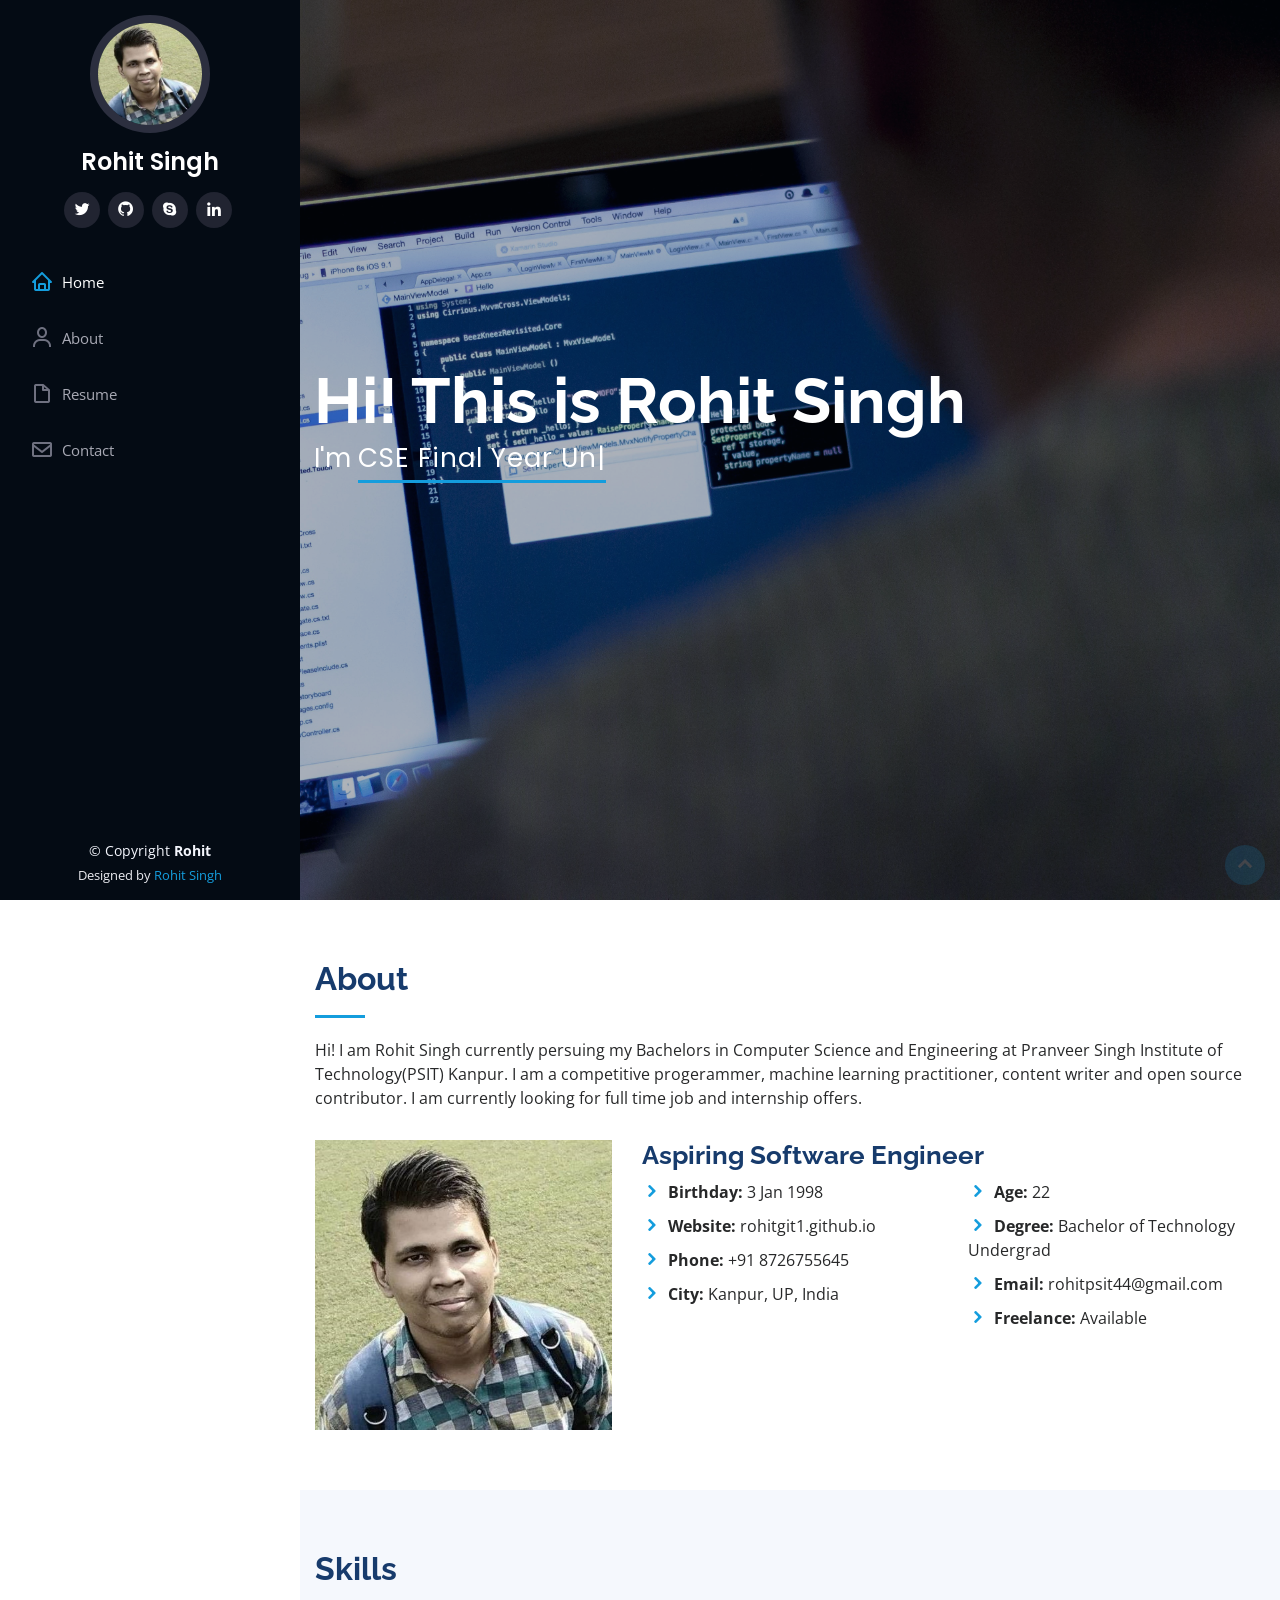
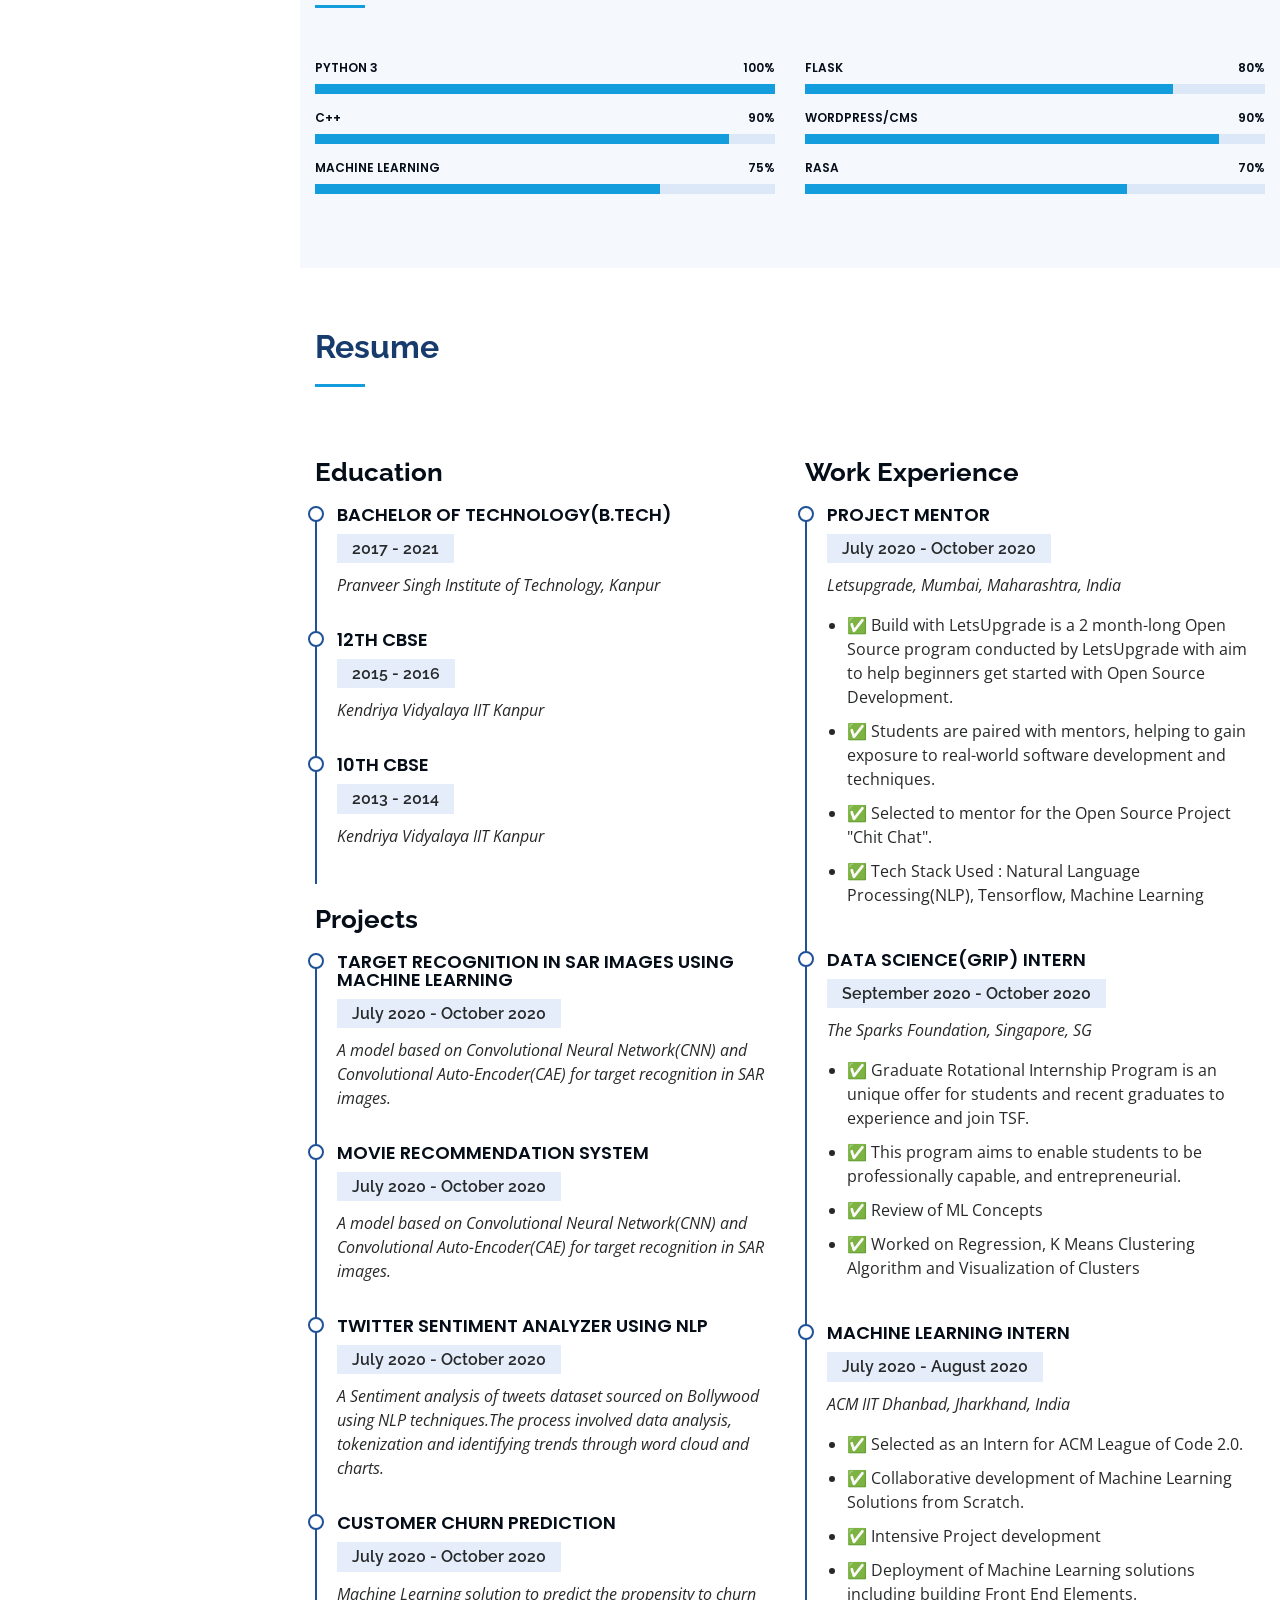
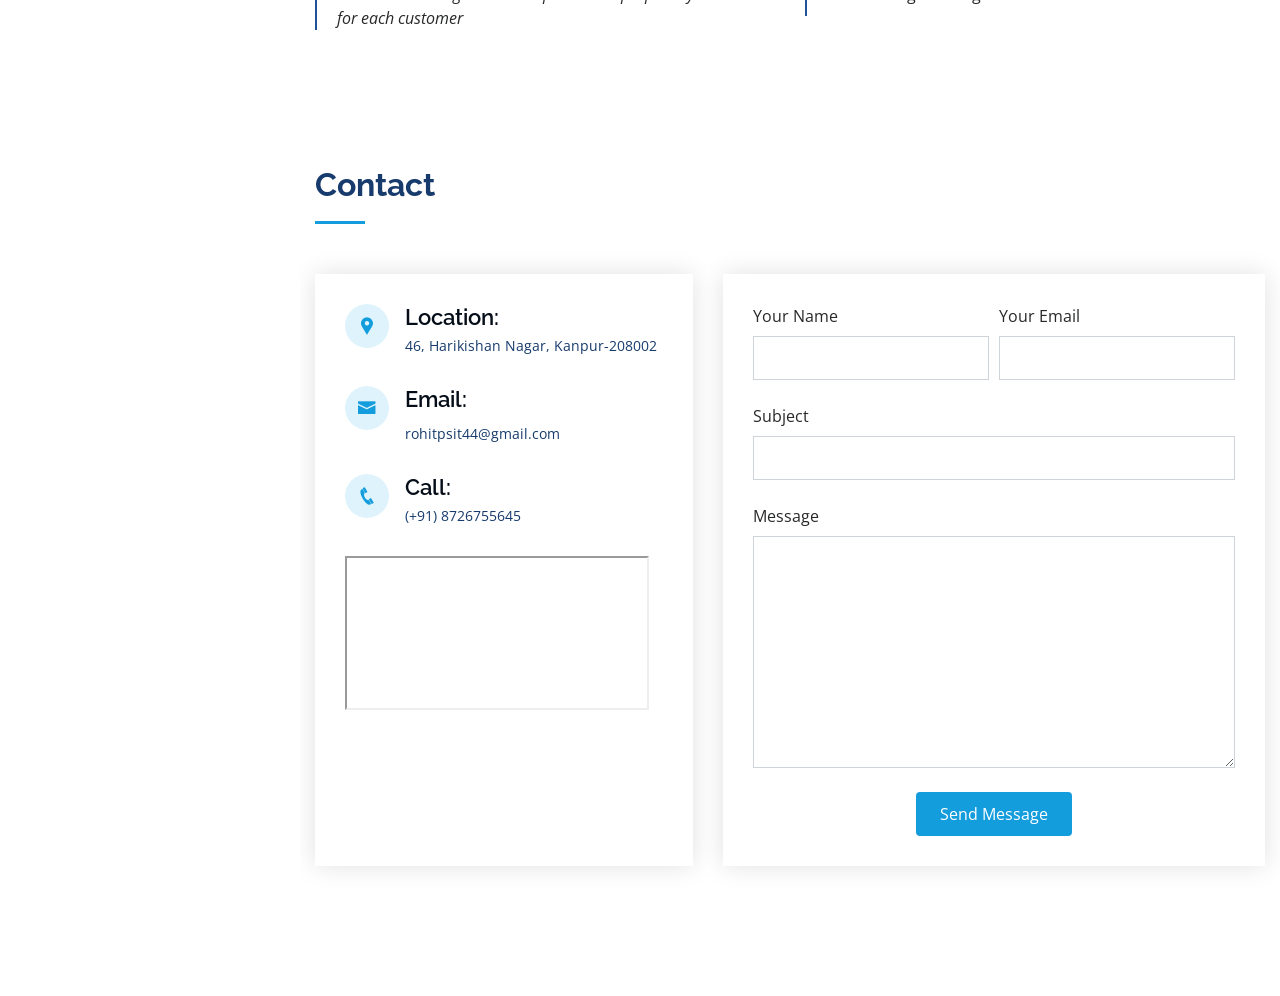
==== commit d7e17189: "Update index.html" ====
--- a/index.html
+++ b/index.html
@@ -293,7 +293,7 @@
               <div class="email">
                 <i class="icofont-envelope"></i>
                 <h4>Email:</h4>
-                <p>rohitpsit44@.com</p>
+                <p>rohitpsit44@gmail.com</p>
               </div>
 
               <div class="phone">
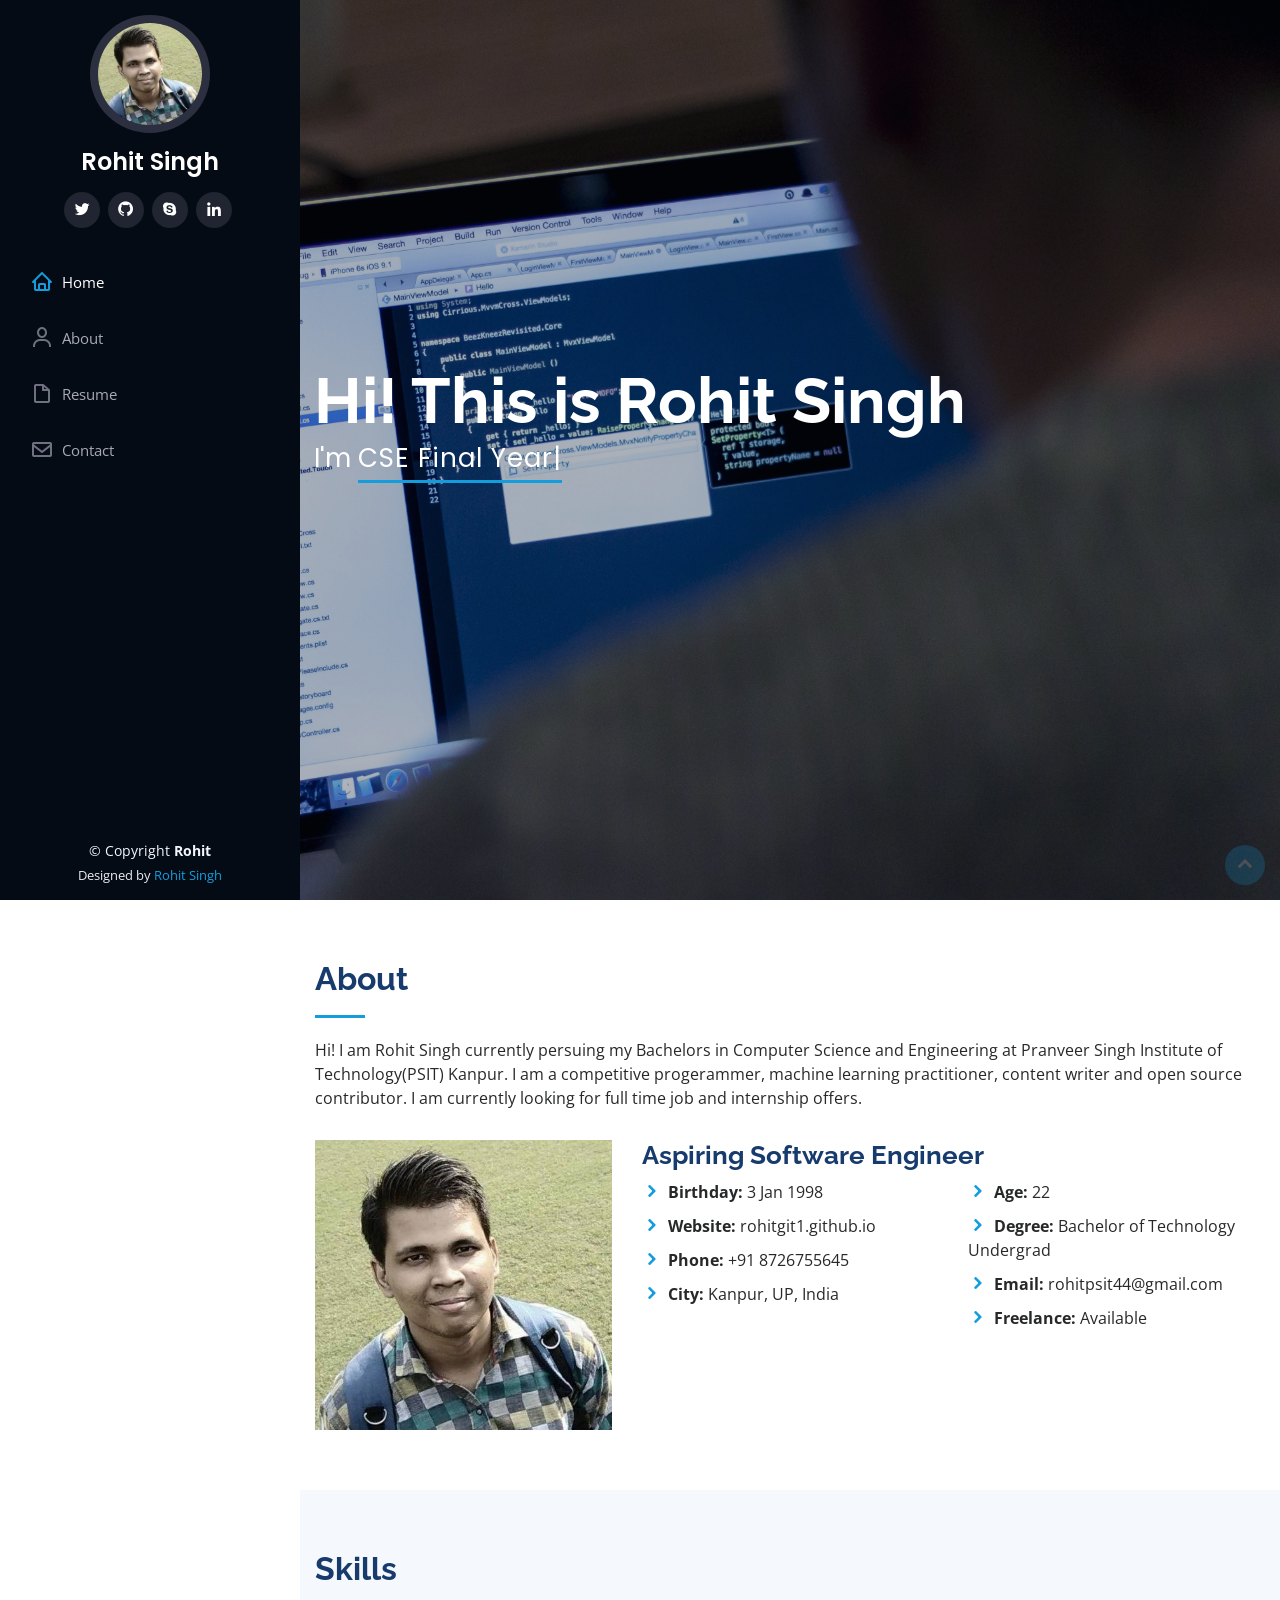
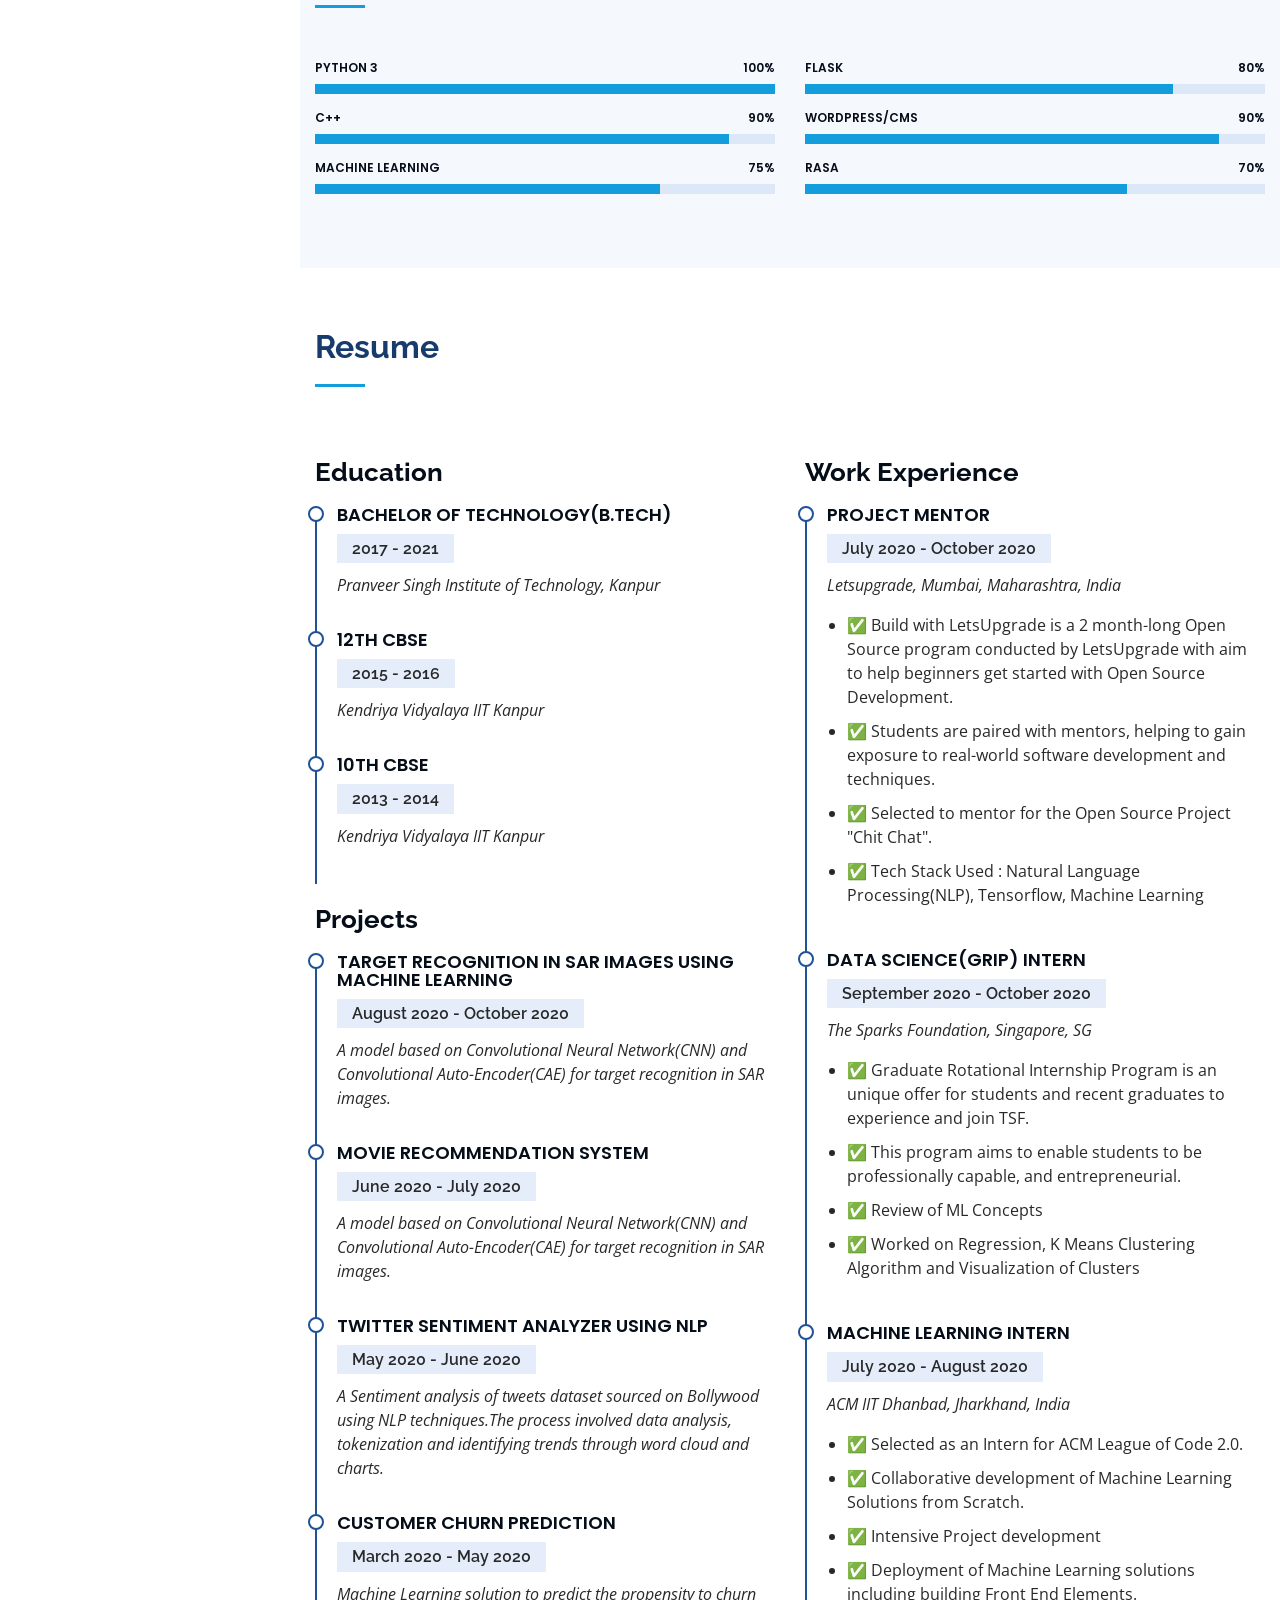
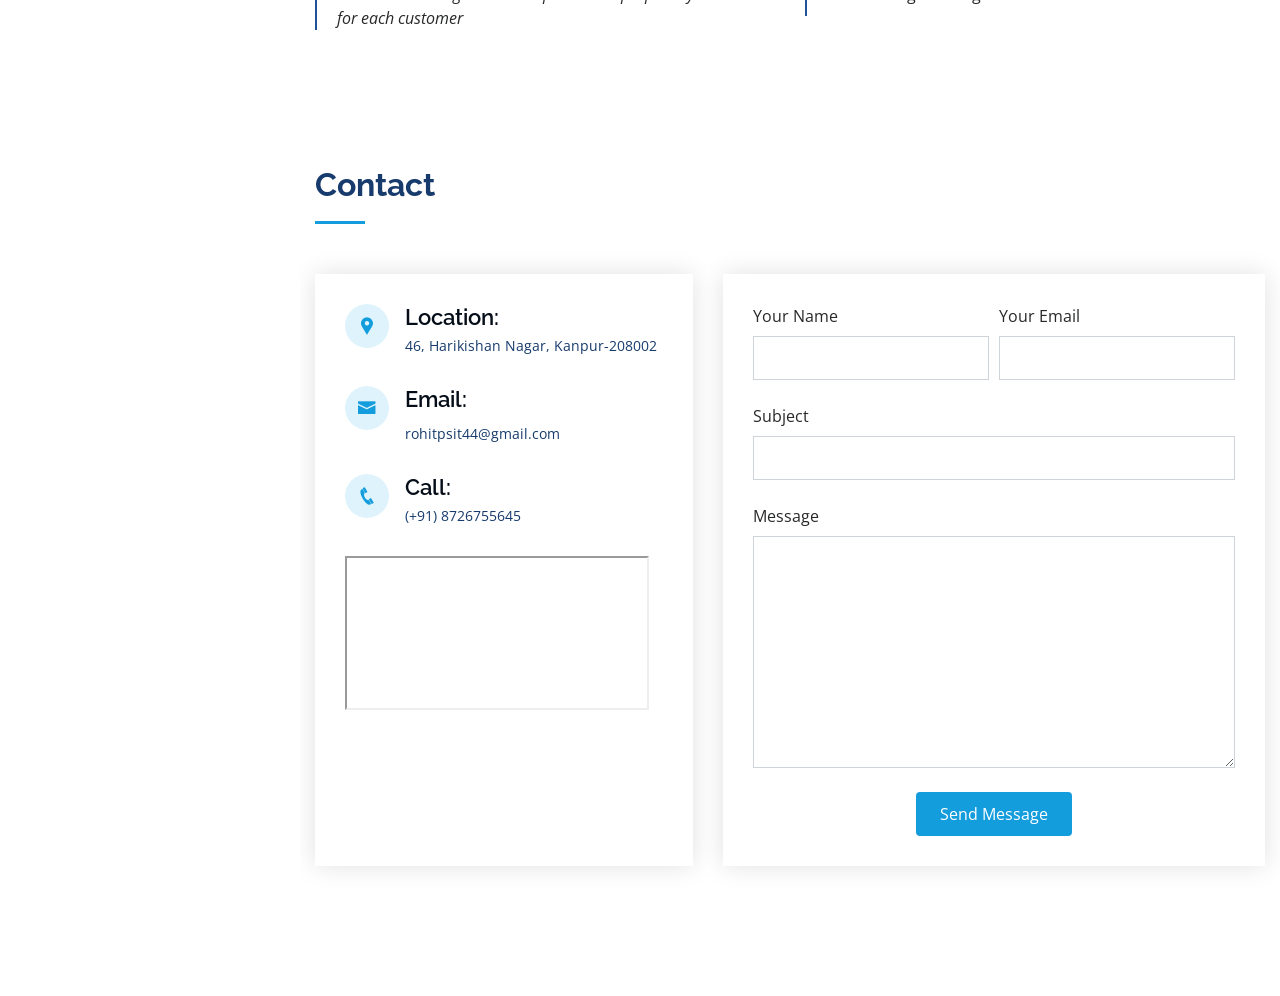
==== commit 25e1eccf: "Update index.html" ====
--- a/index.html
+++ b/index.html
@@ -213,22 +213,22 @@
             <h3 class="resume-title">Projects</h3>
             <div class="resume-item">
               <h4>Target Recognition in SAR Images using Machine Learning</h4>
-              <h5>July 2020 - October 2020</h5>
+              <h5>August 2020 - October 2020</h5>
               <p><em>A model based on Convolutional Neural Network(CNN) and Convolutional Auto-Encoder(CAE) for target recognition in SAR images.</em></p>
             </div>
             <div class="resume-item">
               <h4>Movie Recommendation System</h4>
-              <h5>July 2020 - October 2020</h5>
+              <h5>June 2020 - July 2020</h5>
               <p><em>A model based on Convolutional Neural Network(CNN) and Convolutional Auto-Encoder(CAE) for target recognition in SAR images.</em></p>
             </div>
             <div class="resume-item">
               <h4>Twitter Sentiment Analyzer using NLP</h4>
-              <h5>July 2020 - October 2020</h5>
+              <h5>May 2020 - June 2020</h5>
               <p><em>A Sentiment analysis of tweets dataset sourced on Bollywood using NLP techniques.The process involved data analysis, tokenization and identifying trends through word cloud and charts.</em></p>
             </div>
             <div class="resume-item">
               <h4>Customer Churn Prediction</h4>
-              <h5>July 2020 - October 2020</h5>
+              <h5>March 2020 - May 2020</h5>
               <p><em>Machine Learning solution to predict the propensity to churn for each customer</em></p>
             </div>
           </div>
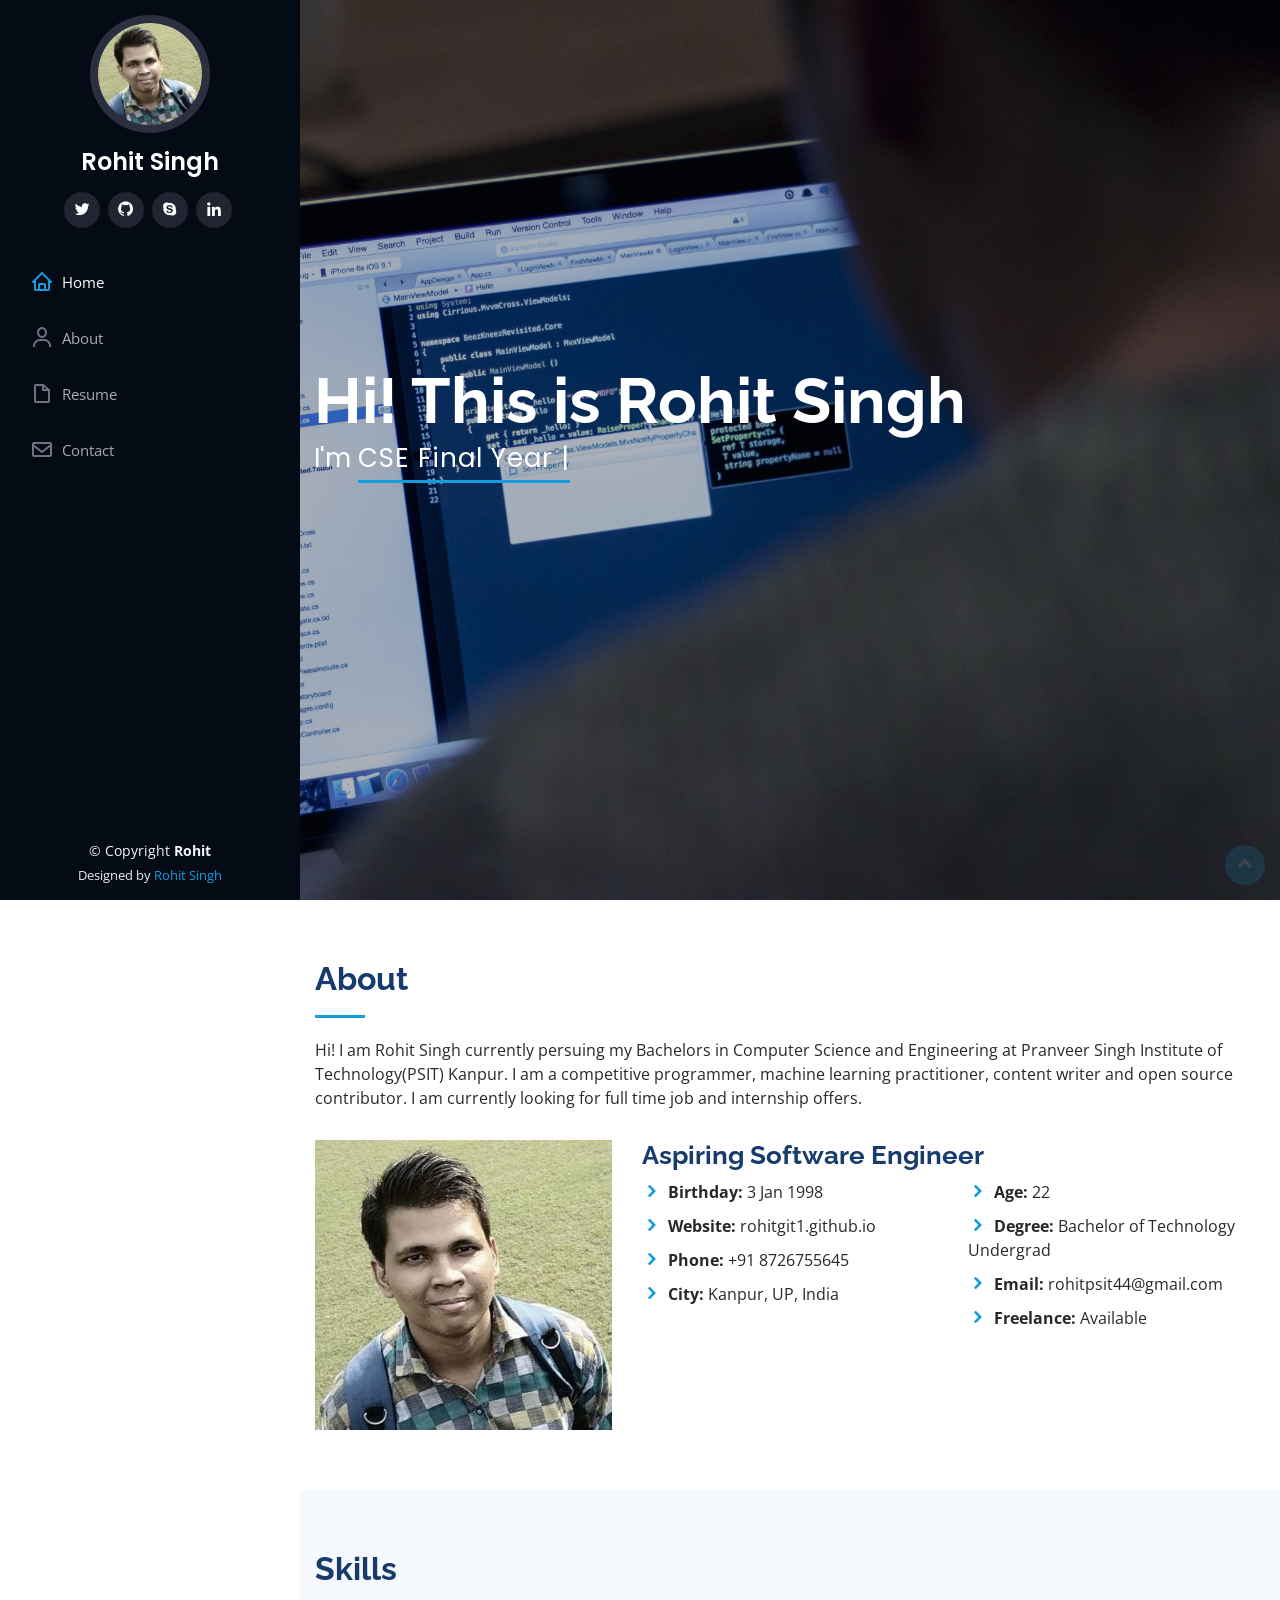
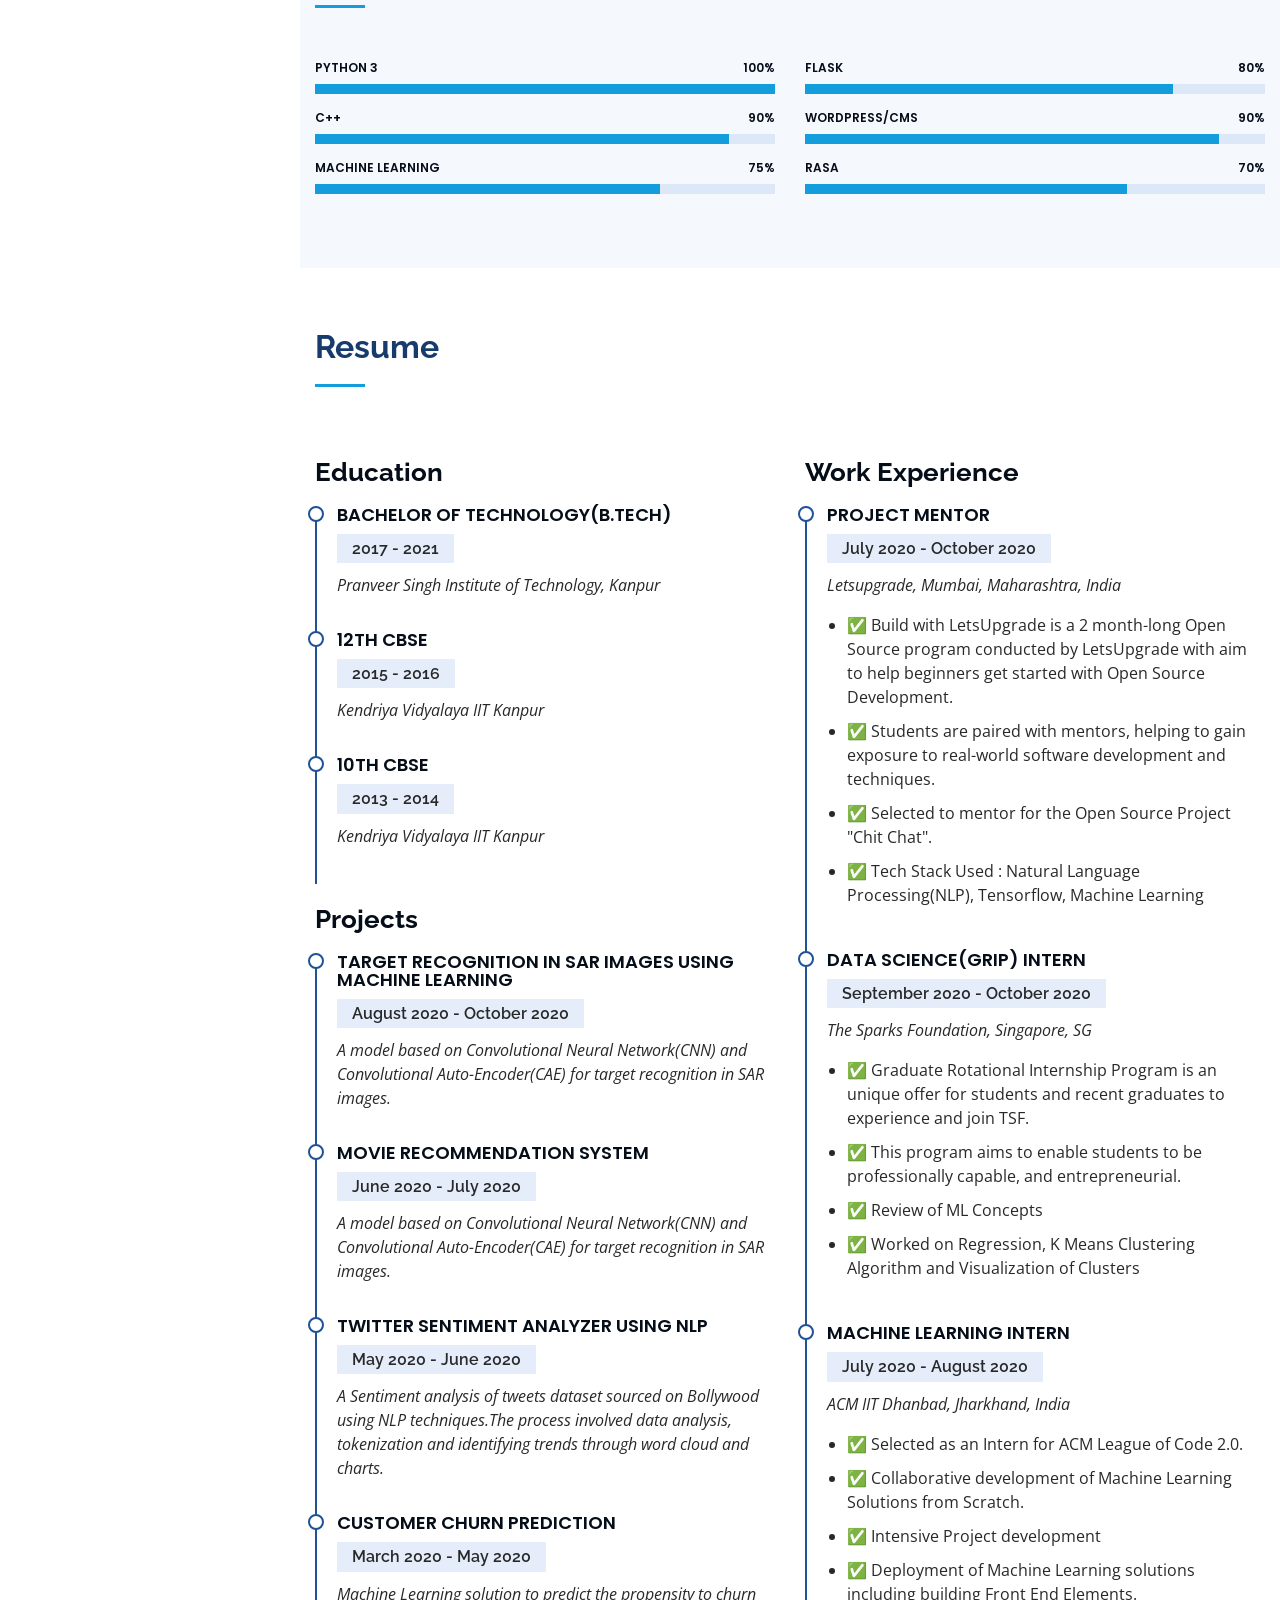
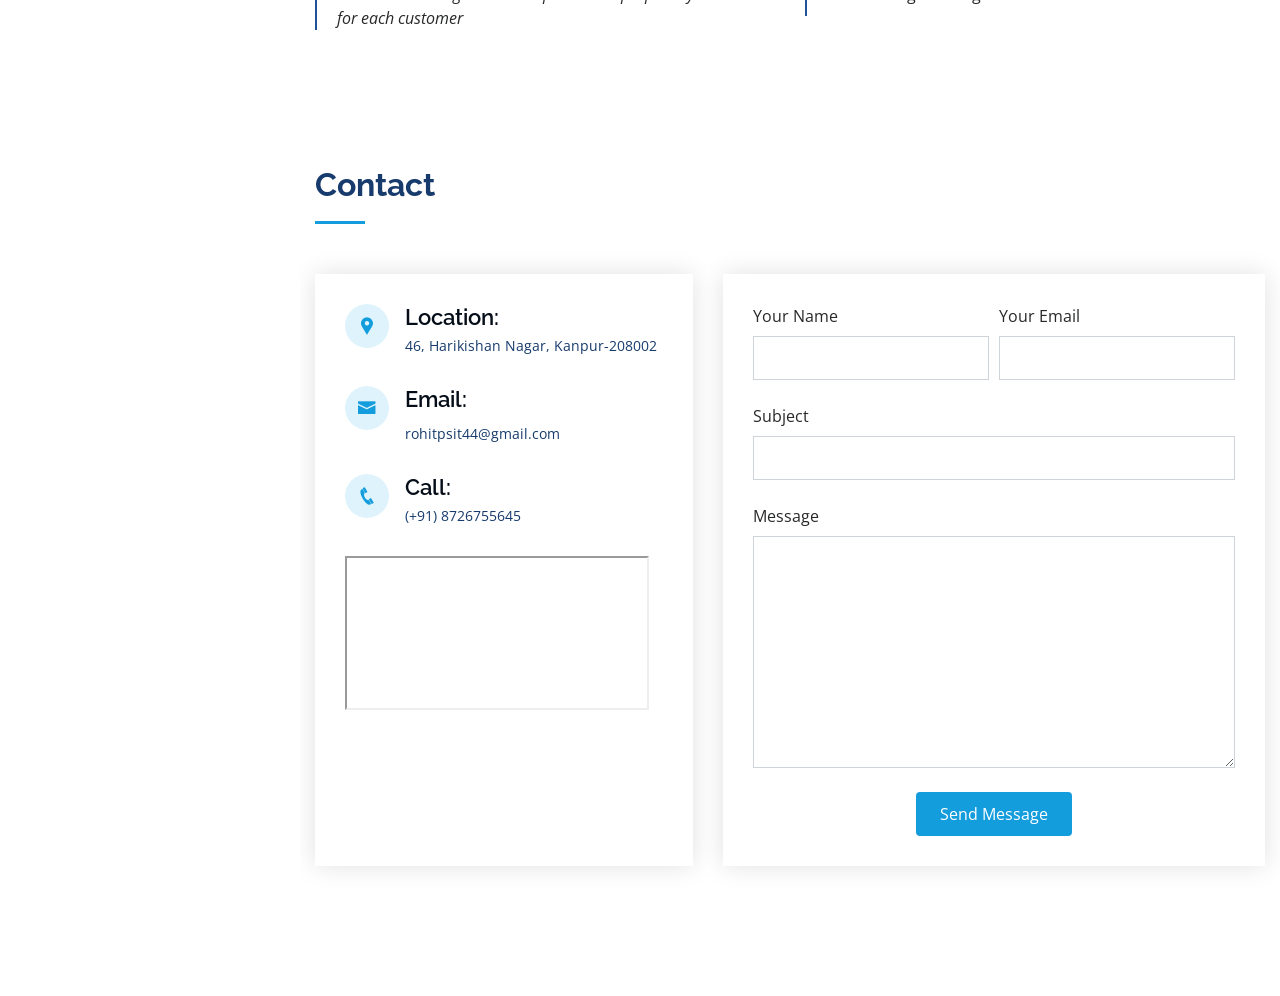
==== commit b7c44eb5: "Update index.html" ====
--- a/index.html
+++ b/index.html
@@ -85,7 +85,7 @@
 
         <div class="section-title">
           <h2>About</h2>
-          <p>Hi! I am Rohit Singh currently persuing my Bachelors in Computer Science and Engineering at Pranveer Singh Institute of Technology(PSIT) Kanpur. I am a competitive progerammer, machine learning practitioner, content writer and open source contributor. I am currently looking for full time job and internship offers.</p>
+          <p>Hi! I am Rohit Singh currently persuing my Bachelors in Computer Science and Engineering at Pranveer Singh Institute of Technology(PSIT) Kanpur. I am a competitive programmer, machine learning practitioner, content writer and open source contributor. I am currently looking for full time job and internship offers.</p>
         </div>
 
         <div class="row">
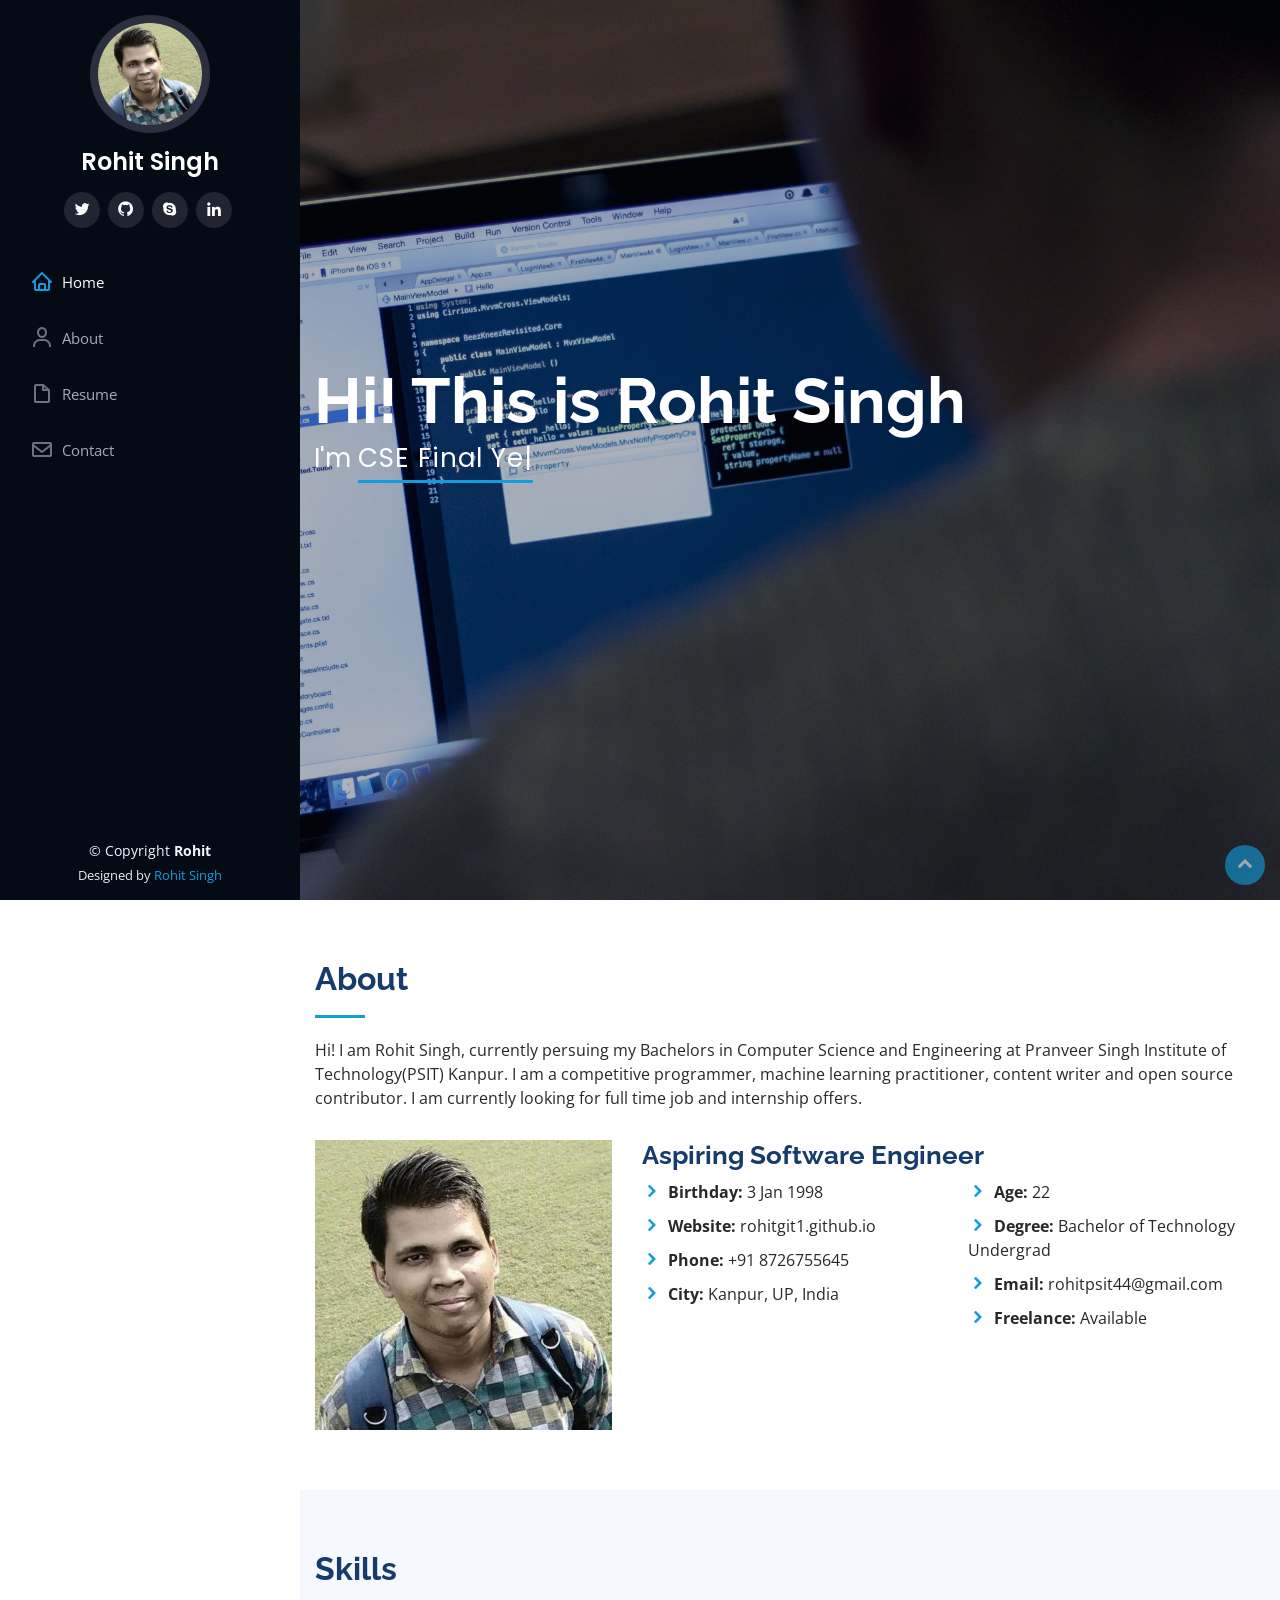
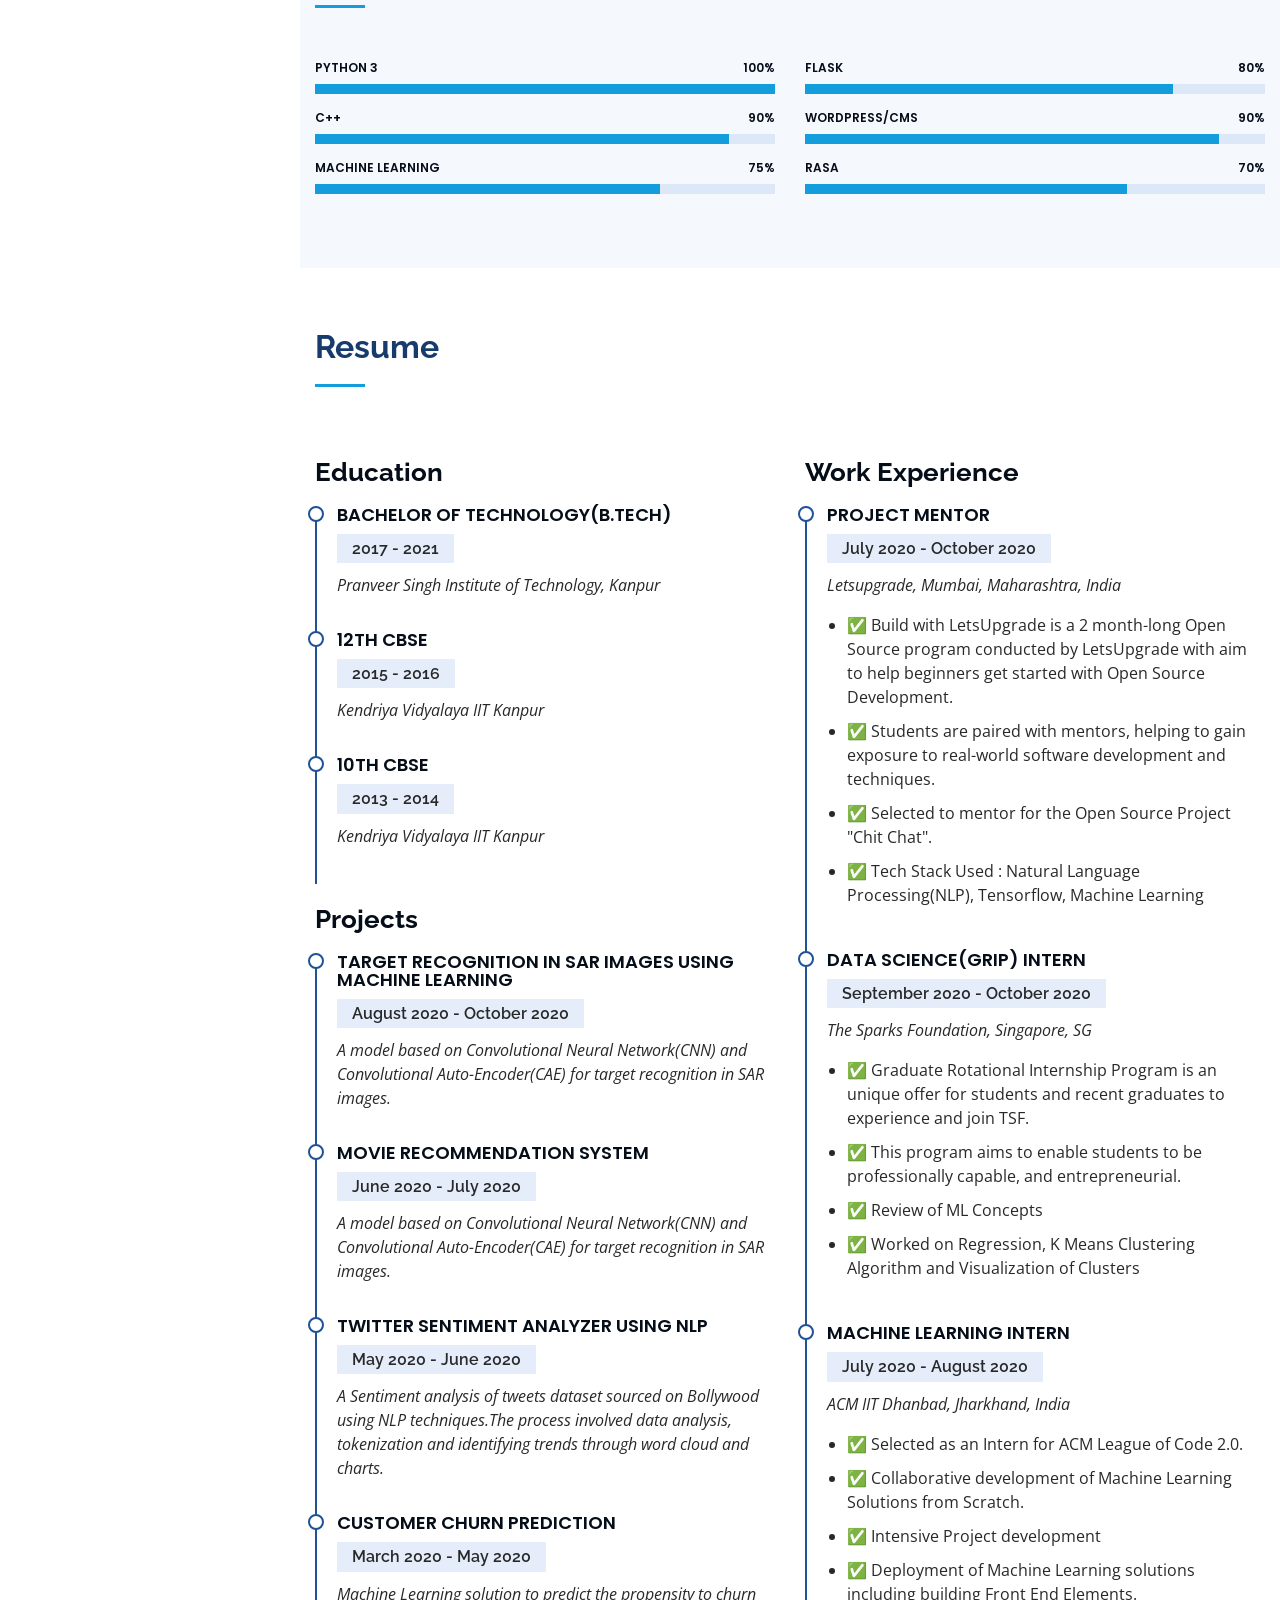
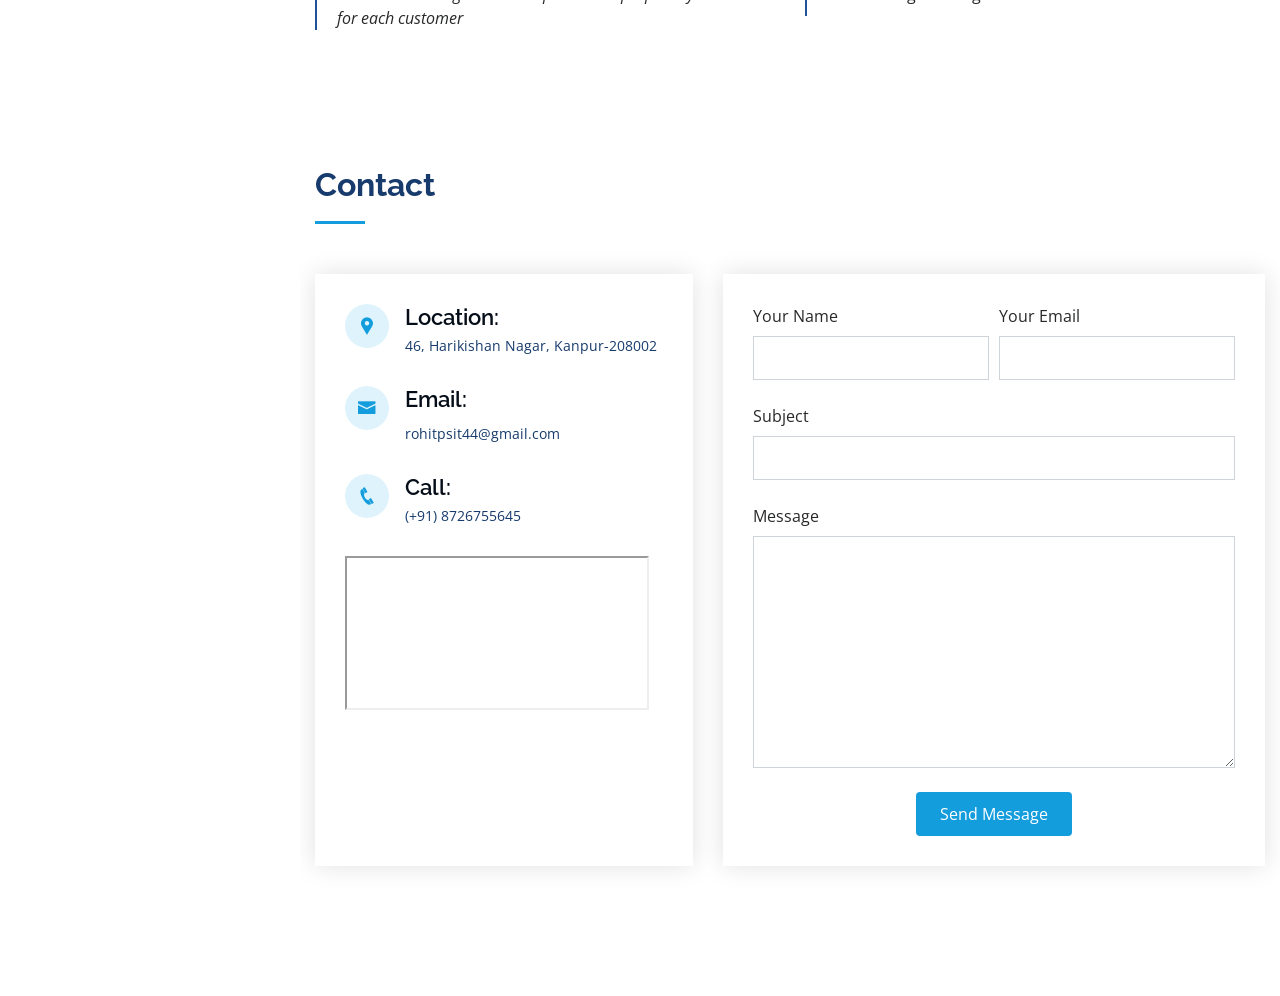
==== commit fd4af1a7: "Update index.html" ====
--- a/index.html
+++ b/index.html
@@ -85,7 +85,7 @@
 
         <div class="section-title">
           <h2>About</h2>
-          <p>Hi! I am Rohit Singh currently persuing my Bachelors in Computer Science and Engineering at Pranveer Singh Institute of Technology(PSIT) Kanpur. I am a competitive programmer, machine learning practitioner, content writer and open source contributor. I am currently looking for full time job and internship offers.</p>
+          <p>Hi! I am Rohit Singh, currently persuing my Bachelors in Computer Science and Engineering at Pranveer Singh Institute of Technology(PSIT) Kanpur. I am a competitive programmer, machine learning practitioner, content writer and open source contributor. I am currently looking for full time job and internship offers.</p>
         </div>
 
         <div class="row">
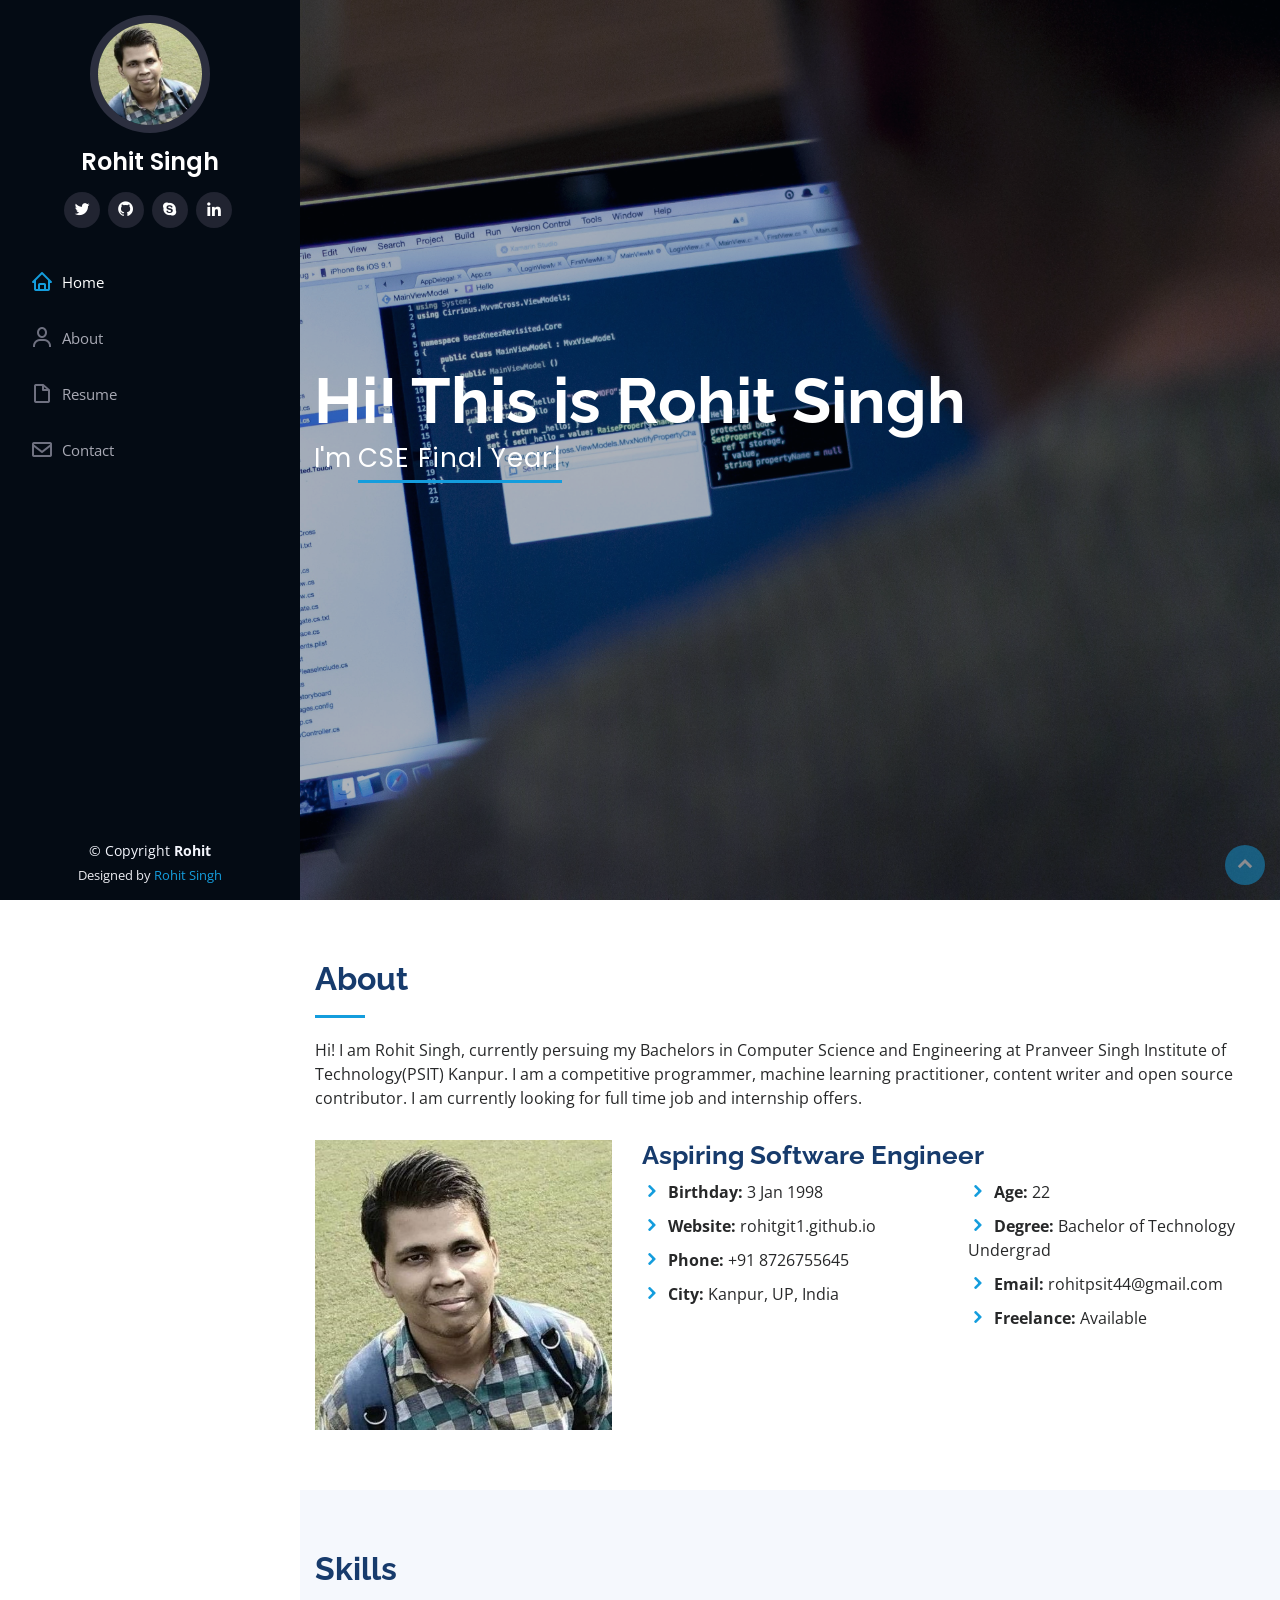
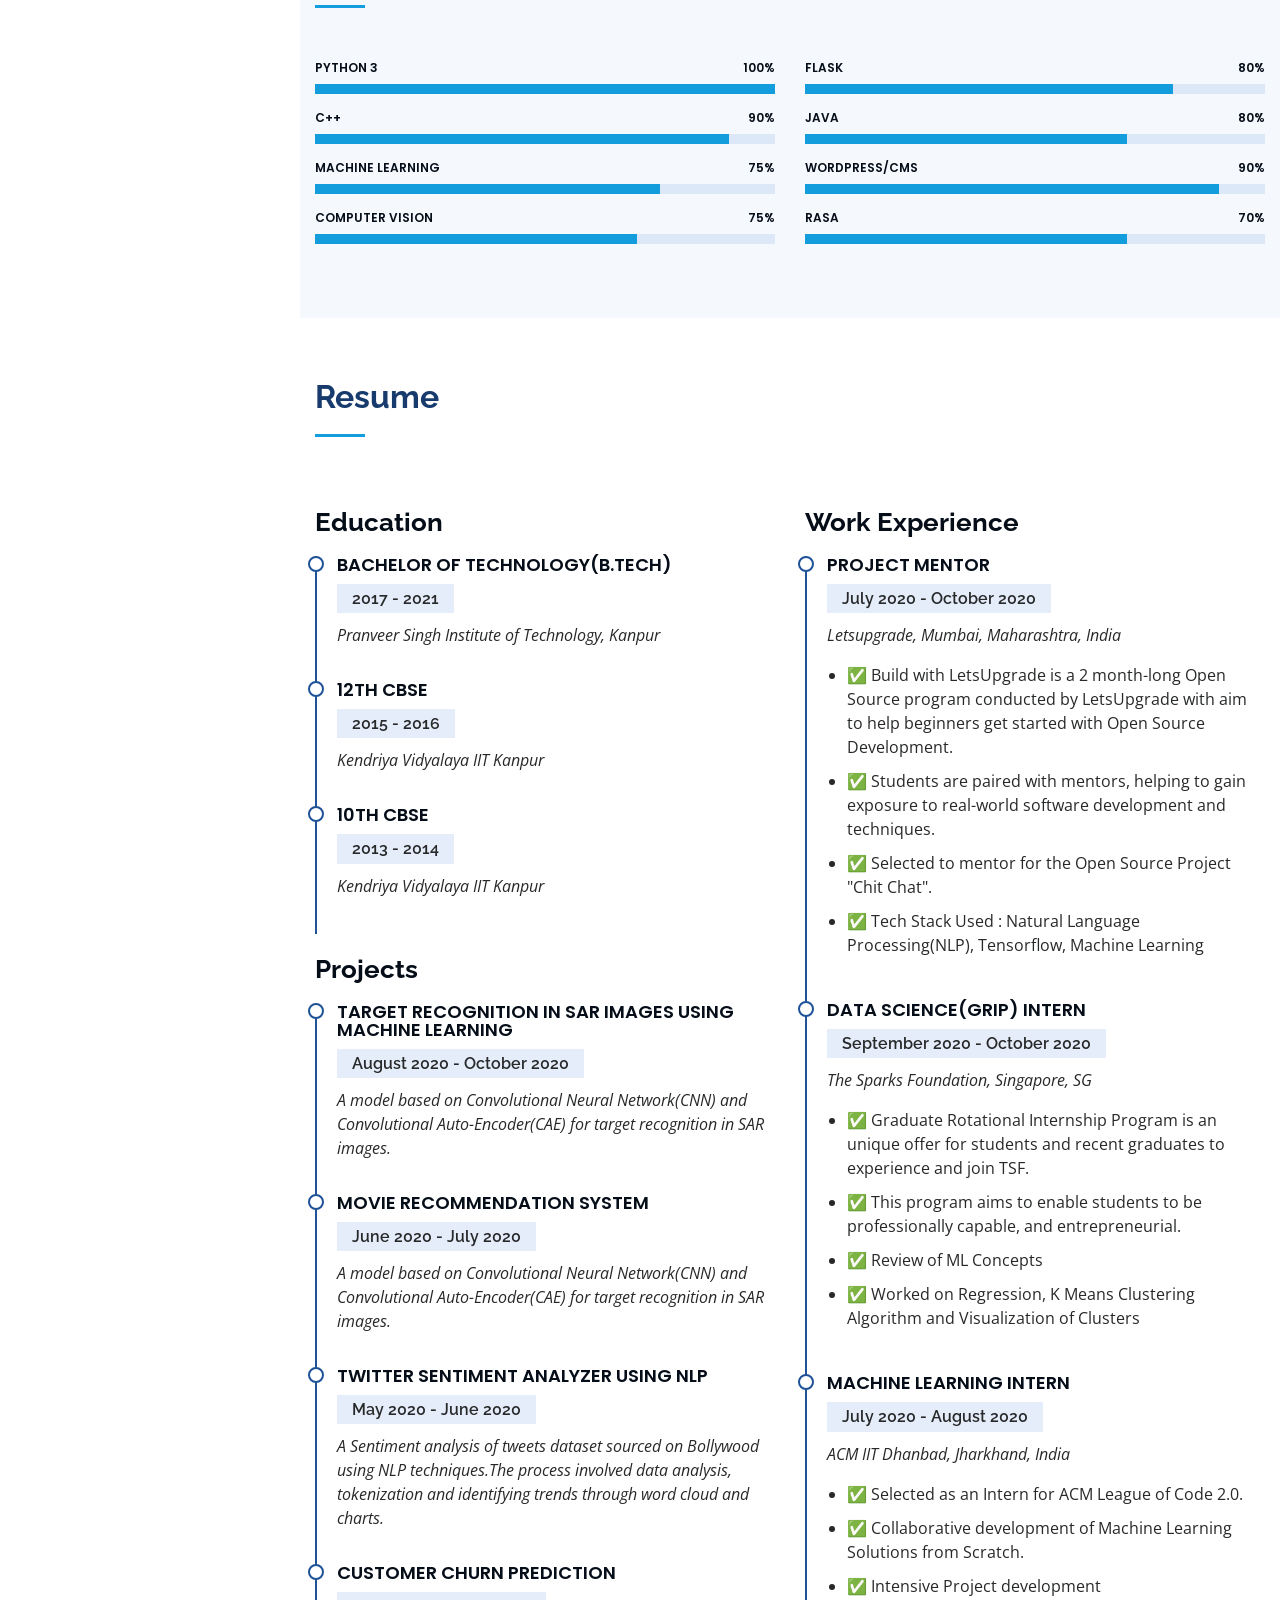
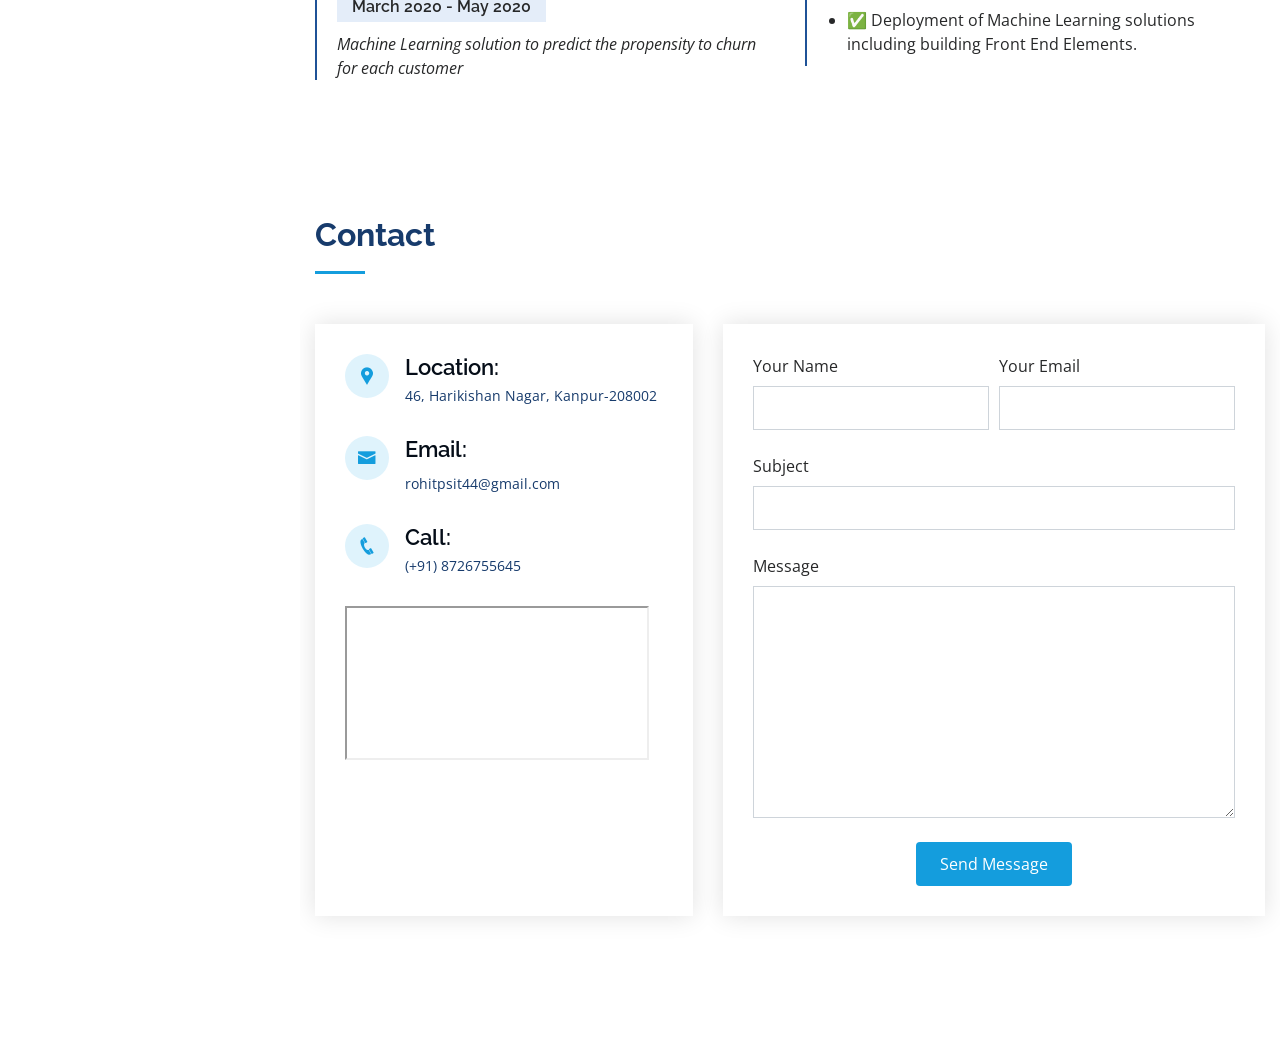
==== commit 1e8db2d5: "Update index.html" ====
--- a/index.html
+++ b/index.html
@@ -149,15 +149,29 @@
                 <div class="progress-bar" role="progressbar" aria-valuenow="75" aria-valuemin="0" aria-valuemax="100"></div>
               </div>
             </div>
+            
+            <div class="progress">
+              <span class="skill">Computer Vision <i class="val">75%</i></span>
+              <div class="progress-bar-wrap">
+                <div class="progress-bar" role="progressbar" aria-valuenow="70" aria-valuemin="0" aria-valuemax="100"></div>
+              </div>
+            </div>
 
           </div>
 
           <div class="col-lg-6" data-aos="fade-up" data-aos-delay="100">
-
+            
             <div class="progress">
               <span class="skill">Flask <i class="val">80%</i></span>
               <div class="progress-bar-wrap">
                 <div class="progress-bar" role="progressbar" aria-valuenow="80" aria-valuemin="0" aria-valuemax="100"></div>
+              </div>
+            </div>
+
+            <div class="progress">
+              <span class="skill">Java <i class="val">80%</i></span>
+              <div class="progress-bar-wrap">
+                <div class="progress-bar" role="progressbar" aria-valuenow="70" aria-valuemin="0" aria-valuemax="100"></div>
               </div>
             </div>
 
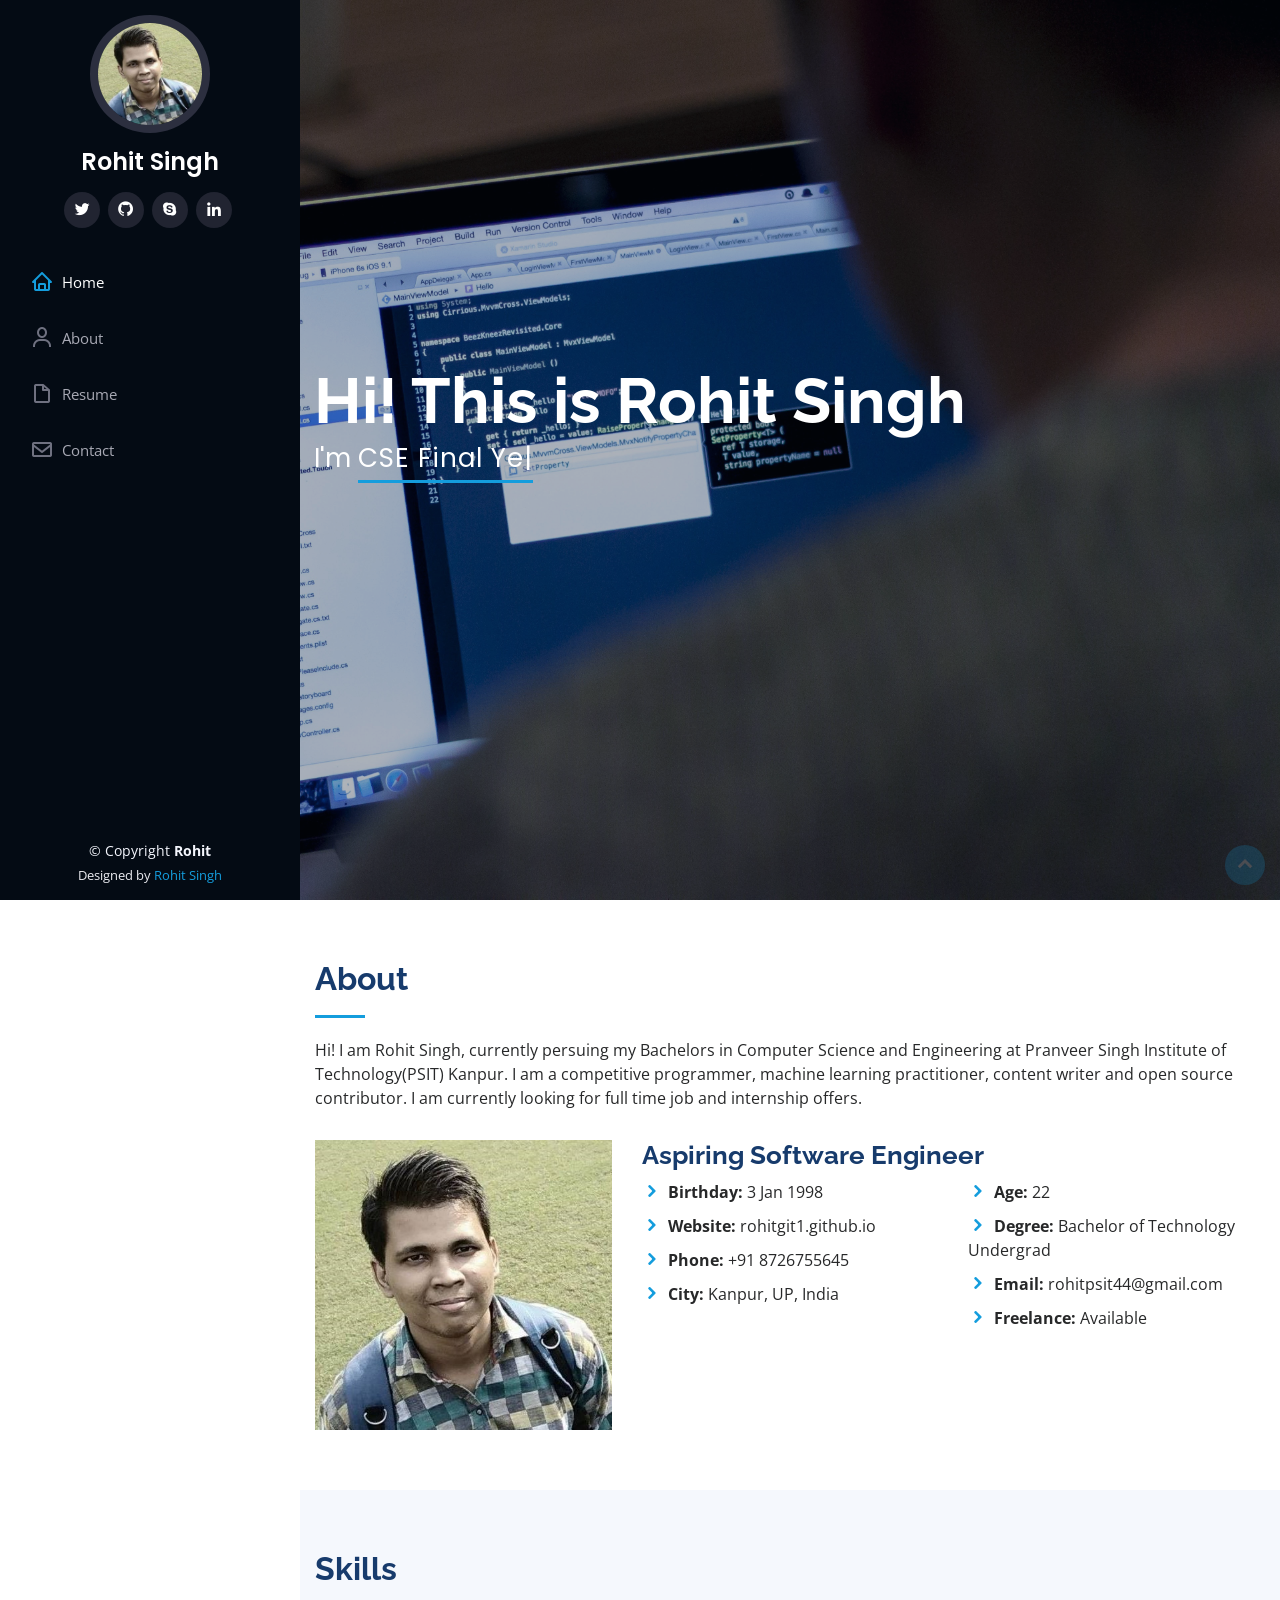
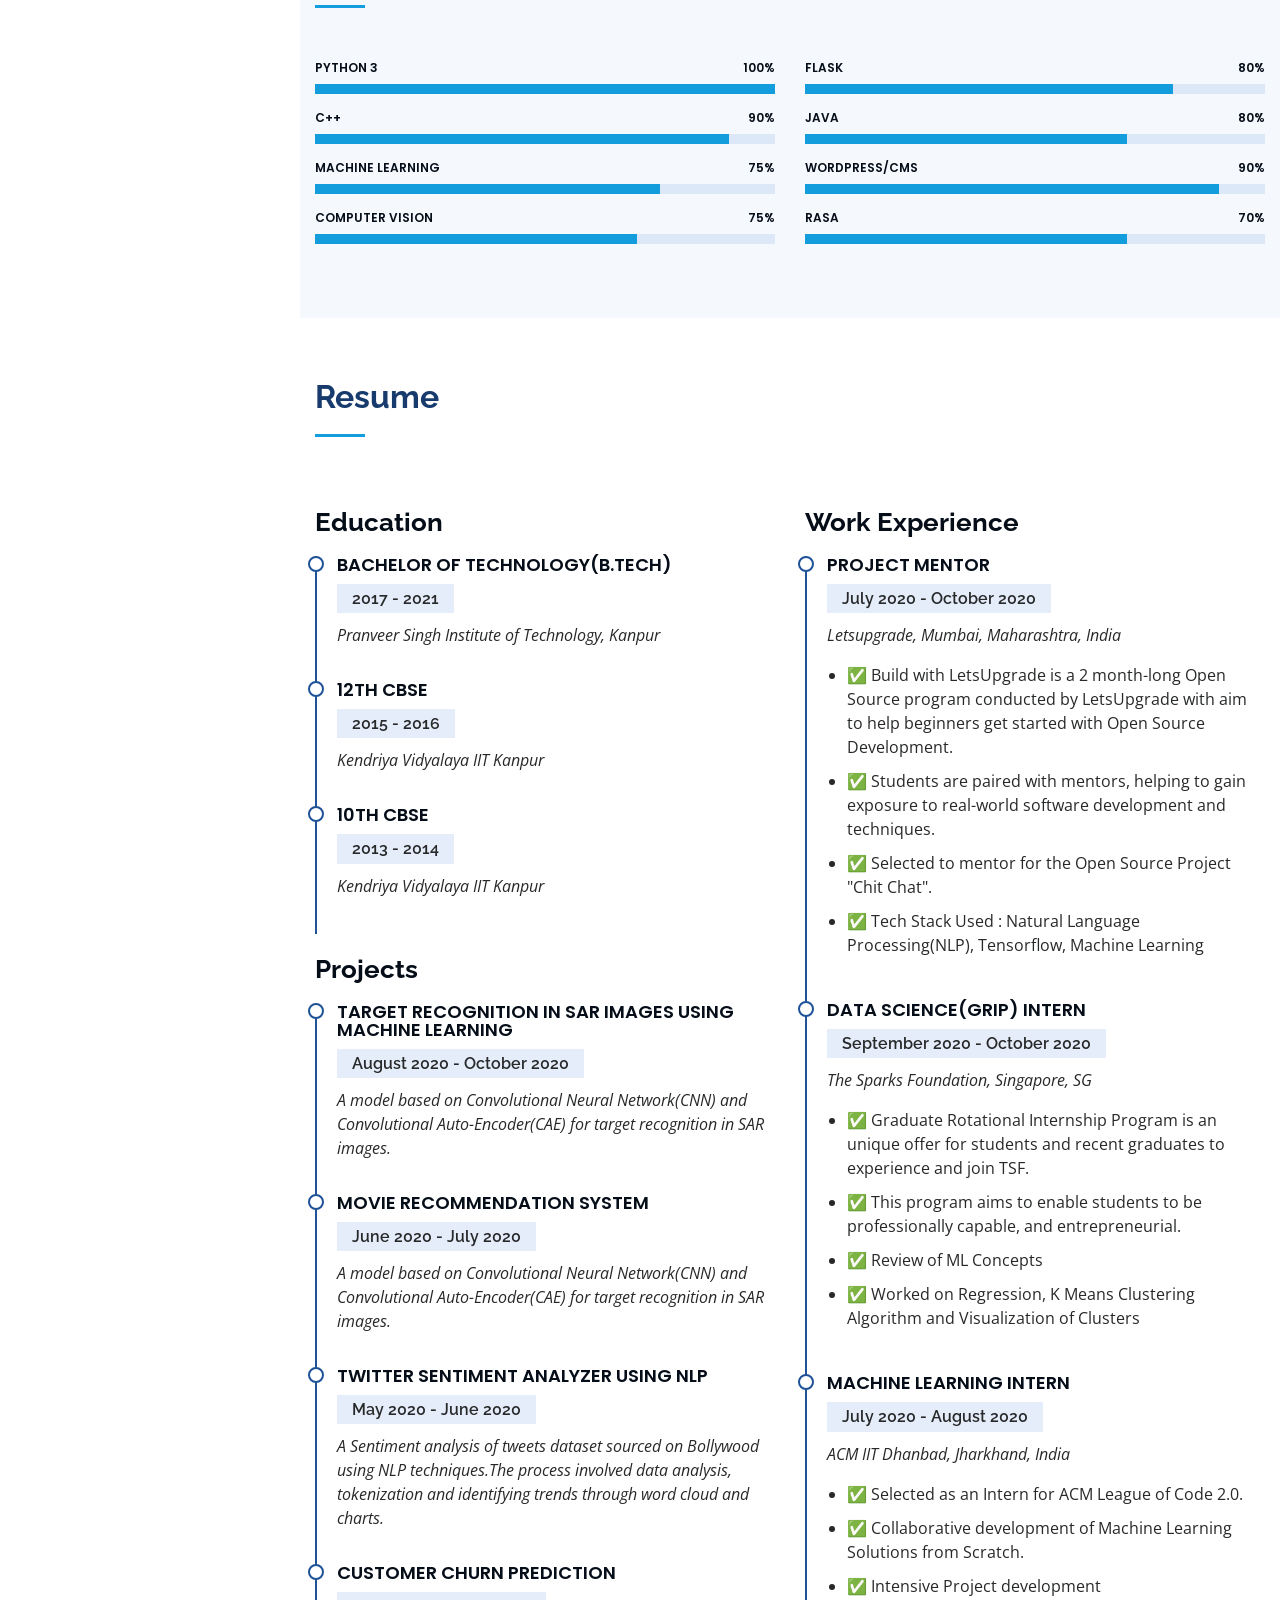
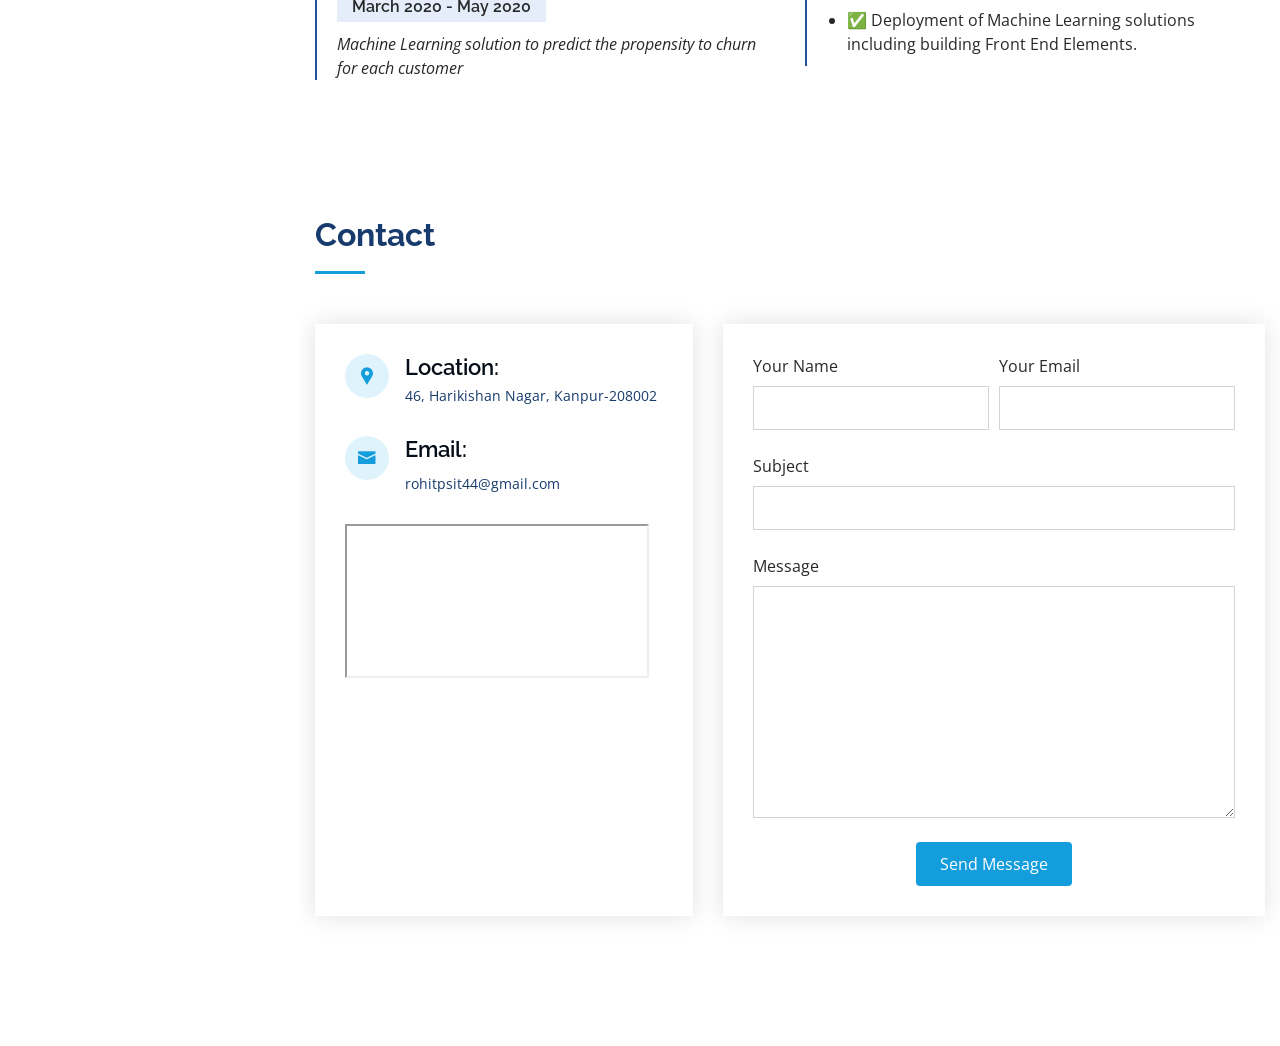
==== commit cd6286af: "Update index.html" ====
--- a/index.html
+++ b/index.html
@@ -308,12 +308,6 @@
                 <i class="icofont-envelope"></i>
                 <h4>Email:</h4>
                 <p>rohitpsit44@gmail.com</p>
-              </div>
-
-              <div class="phone">
-                <i class="icofont-phone"></i>
-                <h4>Call:</h4>
-                <p>(+91) 8726755645</p>
               </div>
 
               <iframe src="https://www.google.com/maps/embed?pb=!1m18!1m12!1m3!1d3570.954754191135!2d80.28326176451144!3d26.489401634562842!2m3!1f0!2f0!3f0!3m2!1i1024!2i768!4f13.1!3m3!1m2!1s0x399c38228f2454af%3A0x219207a3117f4990!2sGurudev%20Palace%2C%20Sharda%20Nagar%2C%20Kanpur%2C%20Uttar%20Pradesh%20208024!5e0!3m2!1sen!2sin!4v1602859389970!5m2!1sen!2sin" allowfullscreen></iframe>
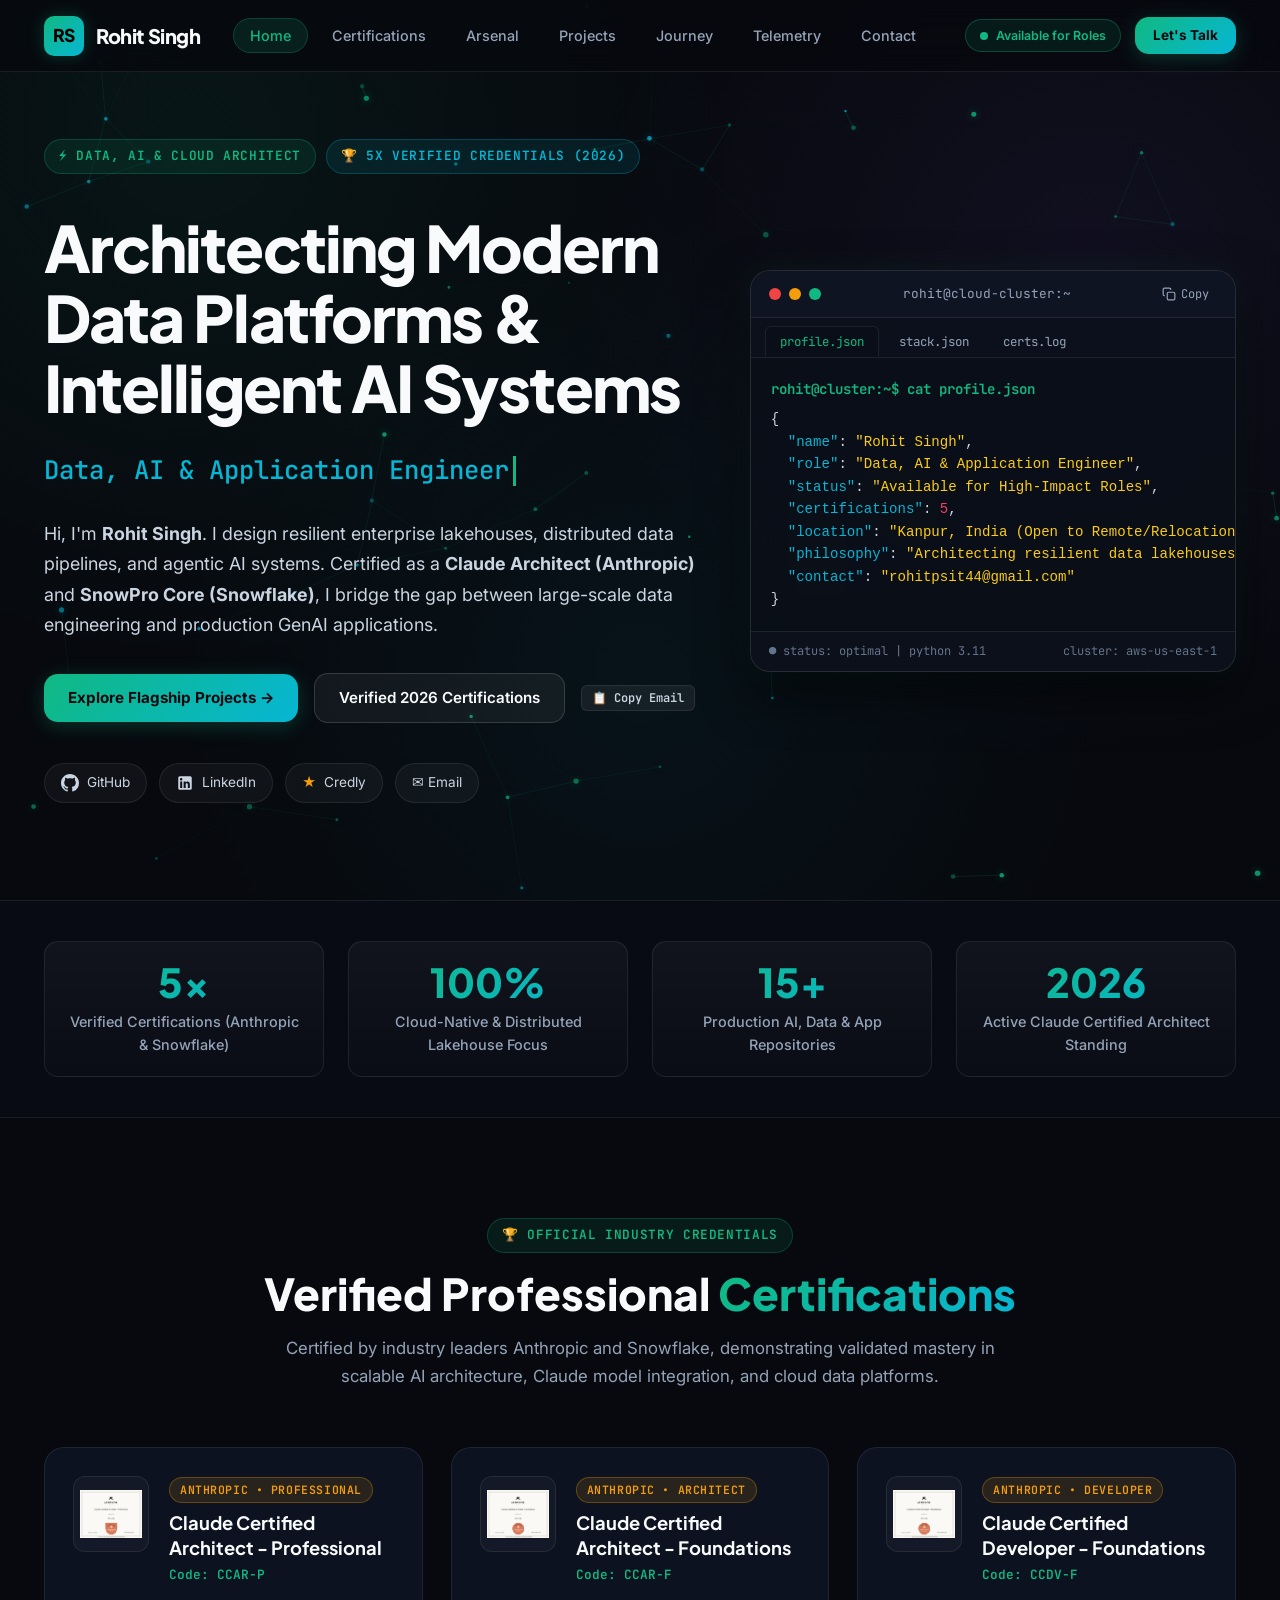
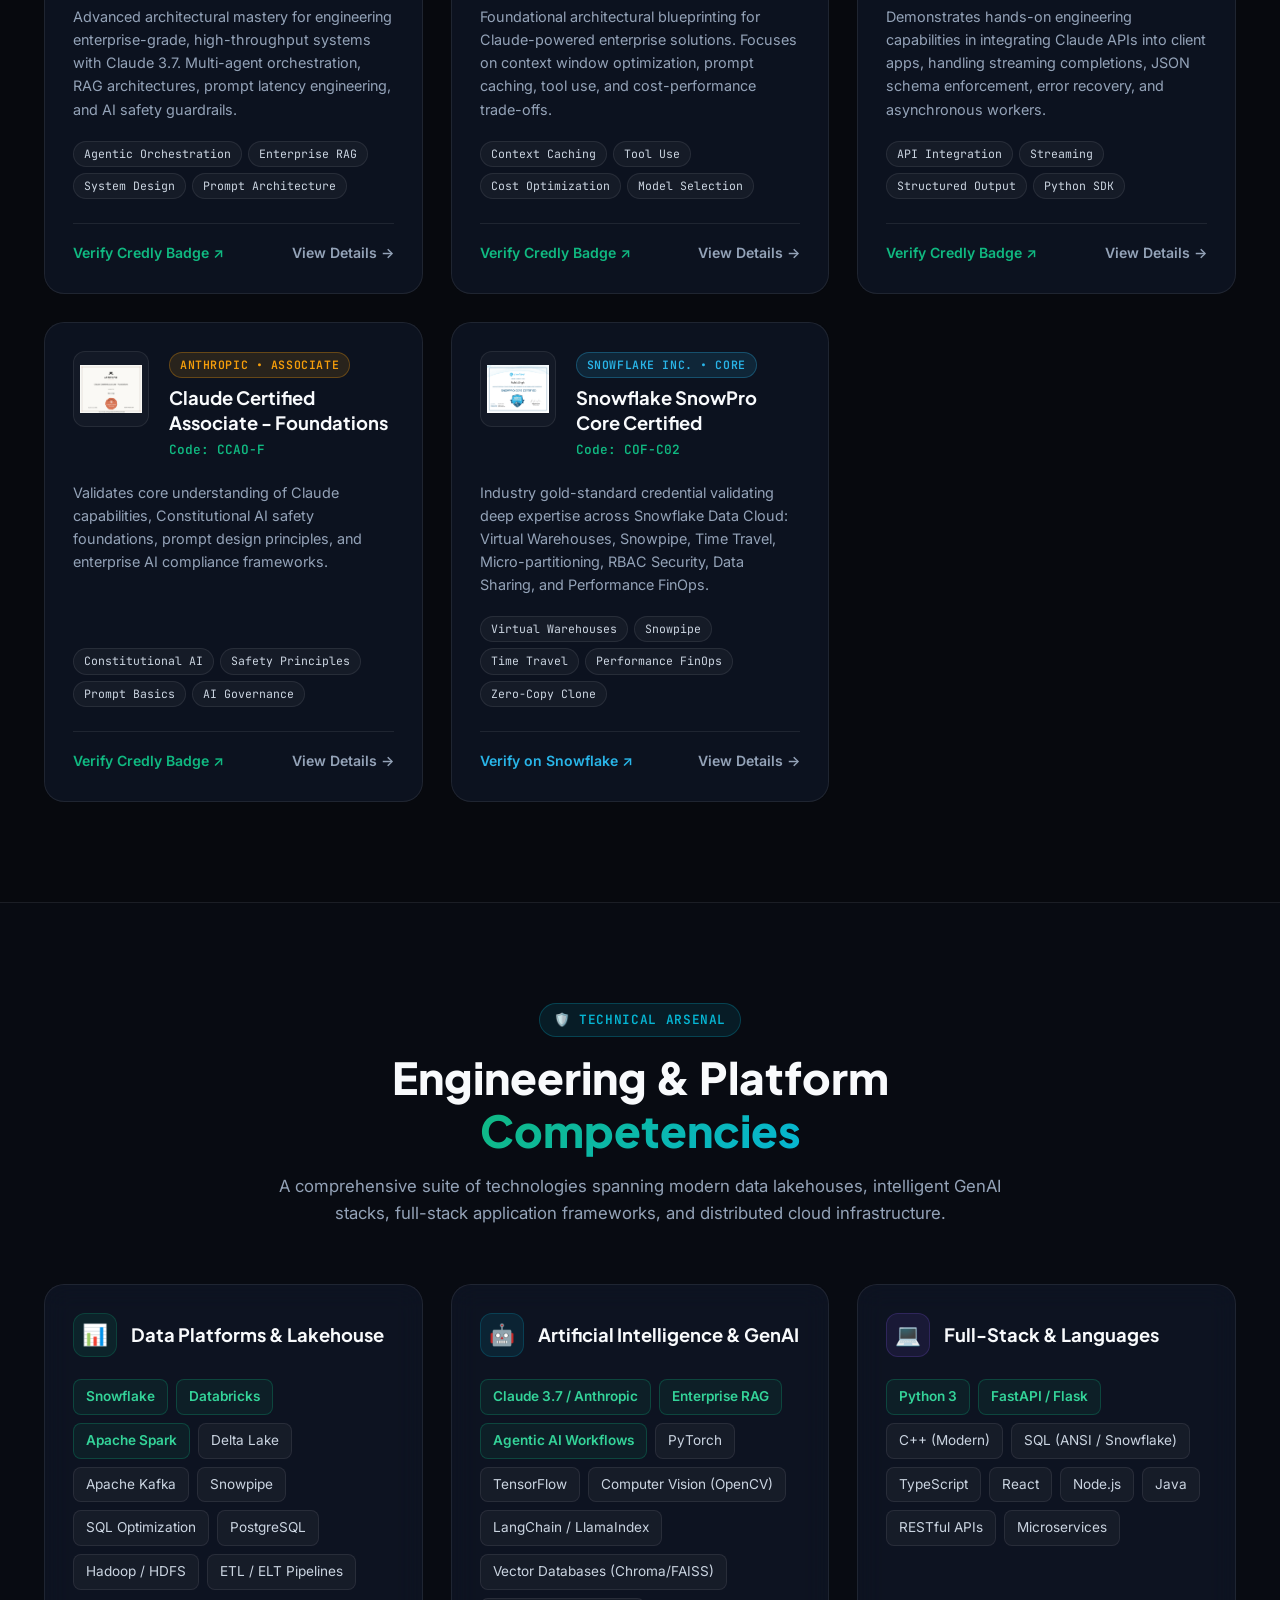
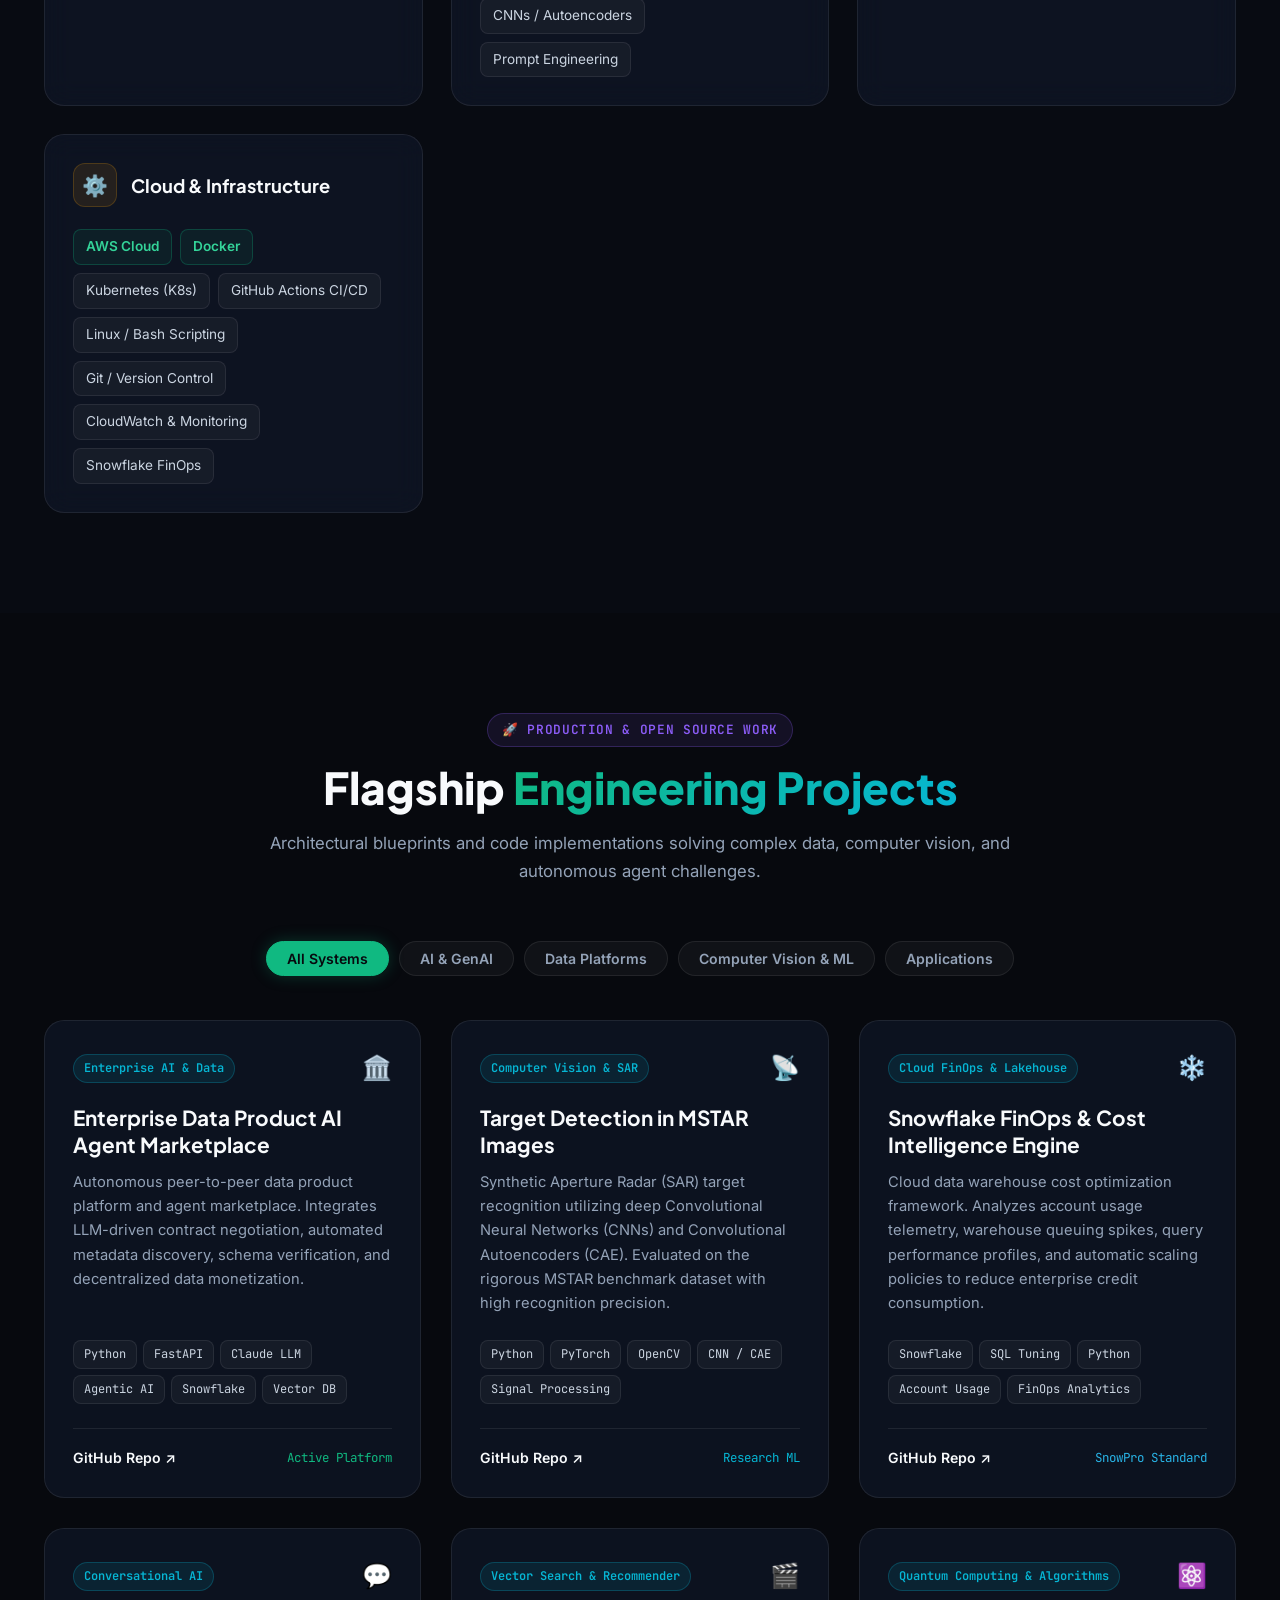
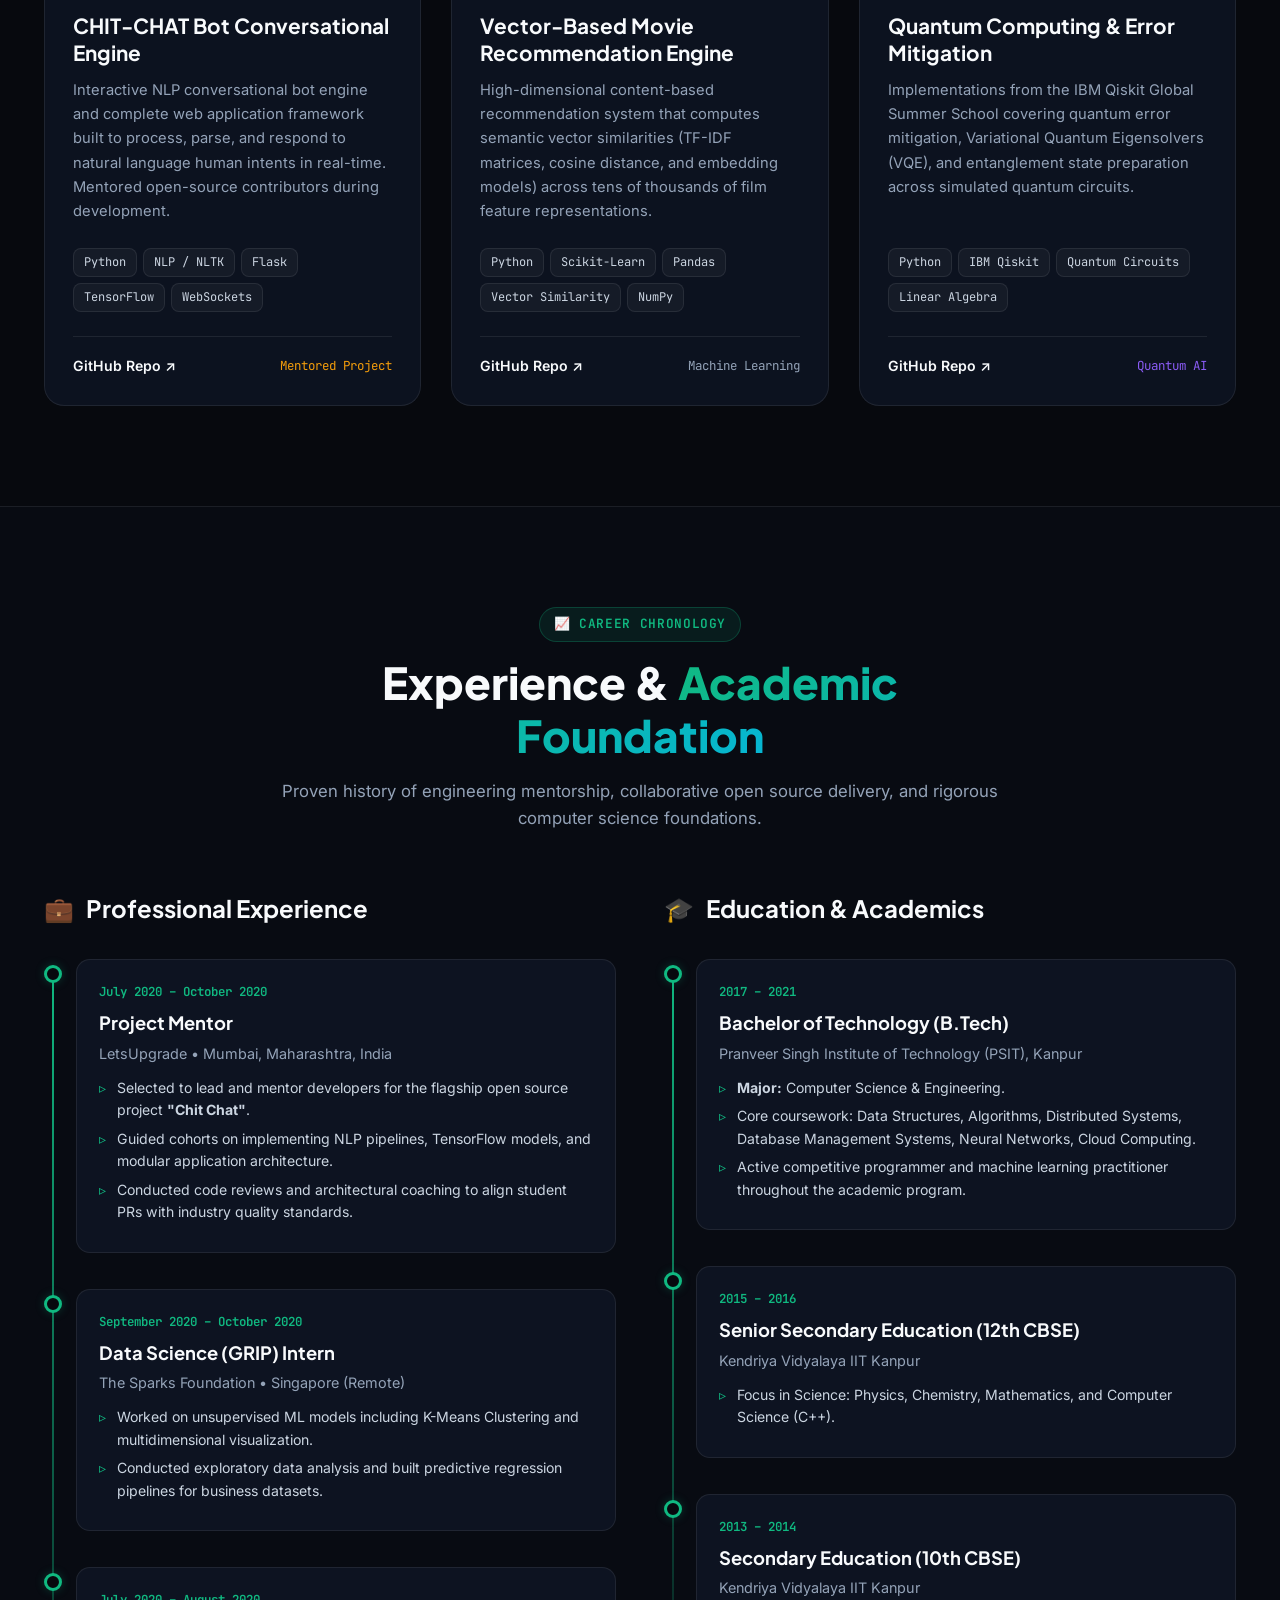
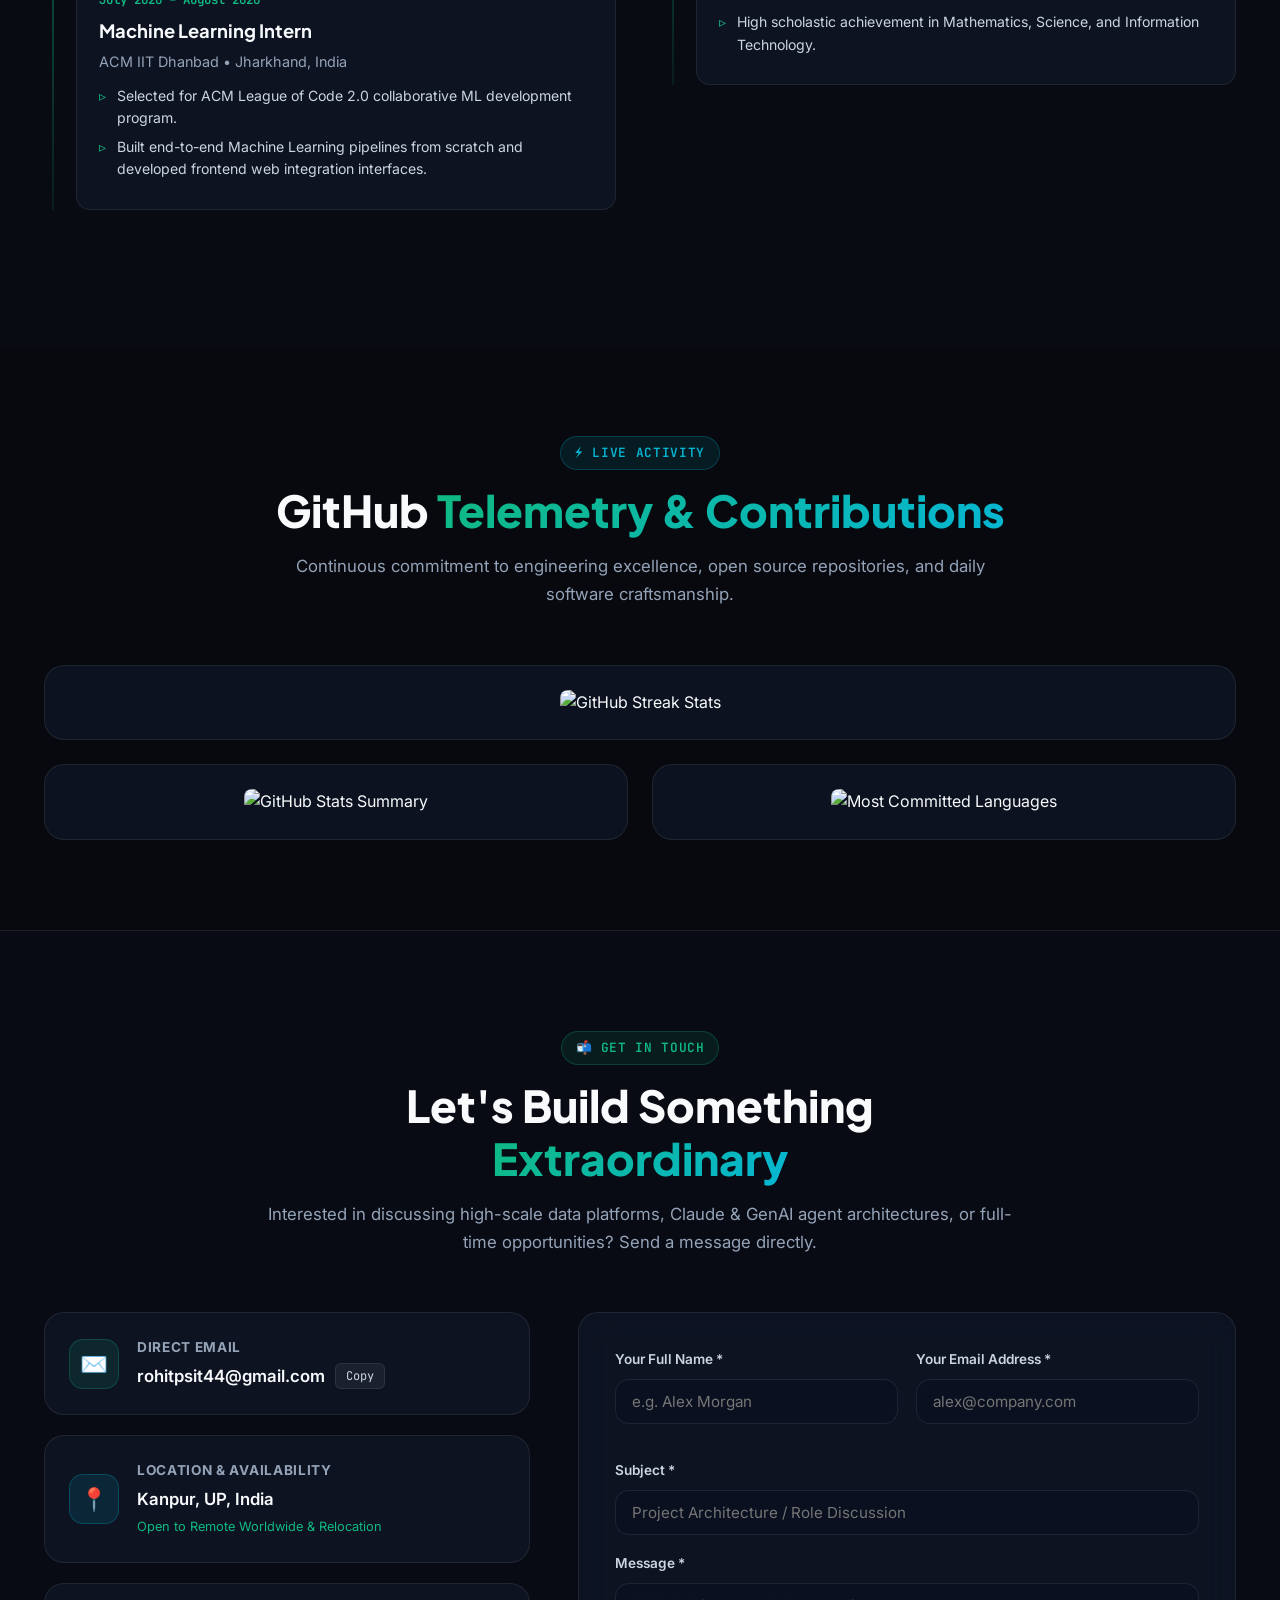
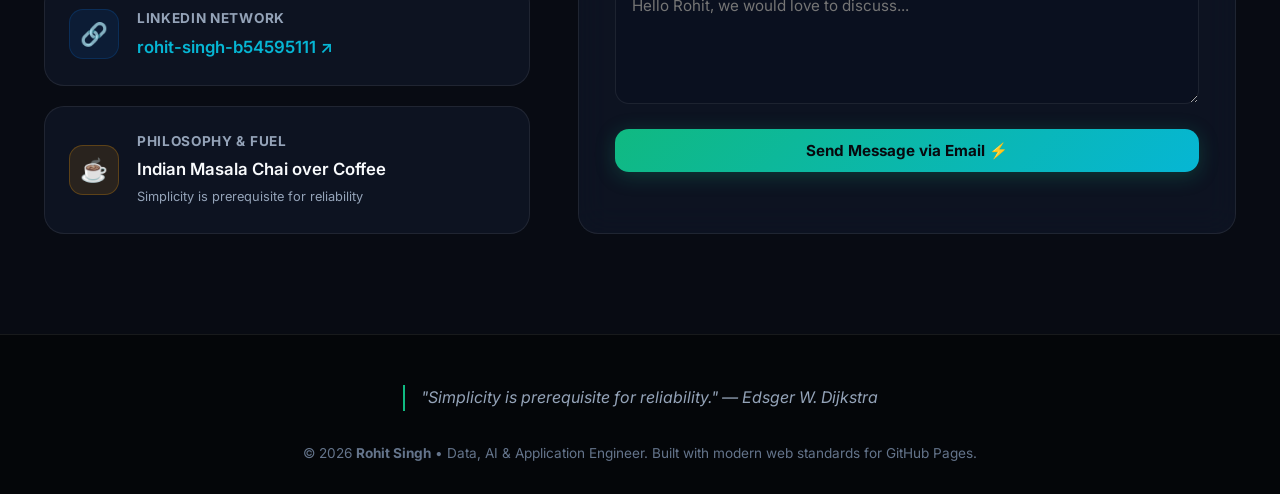
==== commit 5387e701: "feat: modern cosmic-glassmorphic portfolio with 2026 Claude Architect & Snowflake certifications" ====
--- a/index.html
+++ b/index.html
@@ -1,394 +1,932 @@
-<!DOCTYPE html>
-<html lang="en">
-
-<head>
-  <meta charset="utf-8">
-  <meta content="width=device-width, initial-scale=1.0" name="viewport">
-
-  <title>Rohit Singh's Portfolio</title>
-  <meta content="" name="description">
-  <meta content="" name="keywords">
-
-  <!-- Favicons -->
-  <link href="assets/img/favicon.png" rel="icon">
-  <link href="assets/img/apple-touch-icon.png" rel="apple-touch-icon">
-
-  <!-- Google Fonts -->
-  <link href="https://fonts.googleapis.com/css?family=Open+Sans:300,300i,400,400i,600,600i,700,700i|Raleway:300,300i,400,400i,500,500i,600,600i,700,700i|Poppins:300,300i,400,400i,500,500i,600,600i,700,700i" rel="stylesheet">
-
-  <!-- Vendor CSS Files -->
-  <link href="assets/vendor/bootstrap/css/bootstrap.min.css" rel="stylesheet">
-  <link href="assets/vendor/icofont/icofont.min.css" rel="stylesheet">
-  <link href="assets/vendor/boxicons/css/boxicons.min.css" rel="stylesheet">
-  <link href="assets/vendor/venobox/venobox.css" rel="stylesheet">
-  <link href="assets/vendor/owl.carousel/assets/owl.carousel.min.css" rel="stylesheet">
-  <link href="assets/vendor/aos/aos.css" rel="stylesheet">
-
-  <!-- Template Main CSS File -->
-  <link href="assets/css/style.css" rel="stylesheet">
-
-  <!-- =======================================================
-  * Template Name: iPortfolio - v1.4.1
-  * Template URL: https://bootstrapmade.com/iportfolio-bootstrap-portfolio-websites-template/
-  * Author: BootstrapMade.com
-  * License: https://bootstrapmade.com/license/
-  ======================================================== -->
-</head>
-
-<body>
-
-  <!-- ======= Mobile nav toggle button ======= -->
-  <button type="button" class="mobile-nav-toggle d-xl-none"><i class="icofont-navigation-menu"></i></button>
-
-  <!-- ======= Header ======= -->
-  <header id="header">
-    <div class="d-flex flex-column">
-
-      <div class="profile">
-        <img src="assets/img/profile-img.jpg" alt="" class="img-fluid rounded-circle">
-        <h1 class="text-light"><a href="index.html">Rohit Singh</a></h1>
-        <div class="social-links mt-3 text-center">
-          <a href="https://twitter.com/Singh98Rohit" class="twitter"><i class="bx bxl-twitter"></i></a>
-          <a href="https://github.com/rohitgit1" class="instagram"><i class="bx bxl-github"></i></a>
-          <a href="https://join.skype.com/invite/VIfLXNlcnyci" class="google-plus"><i class="bx bxl-skype"></i></a>
-          <a href="https://www.linkedin.com/in/rohit-singh-b54595111/" class="linkedin"><i class="bx bxl-linkedin"></i></a>
-        </div>
-      </div>
-
-      <nav class="nav-menu">
-        <ul>
-          <li class="active"><a href="index.html"><i class="bx bx-home"></i> <span>Home</span></a></li>
-          <li><a href="#about"><i class="bx bx-user"></i> <span>About</span></a></li>
-          <li><a href="#resume"><i class="bx bx-file-blank"></i> <span>Resume</span></a></li>
-          <li><a href="#contact"><i class="bx bx-envelope"></i> Contact</a></li>
-
-        </ul>
-      </nav><!-- .nav-menu -->
-      <button type="button" class="mobile-nav-toggle d-xl-none"><i class="icofont-navigation-menu"></i></button>
-
-    </div>
-  </header><!-- End Header -->
-
-  <!-- ======= Hero Section ======= -->
-  <section id="hero" class="d-flex flex-column justify-content-center align-items-center">
-    <div class="hero-container" data-aos="fade-in">
-      <h1>Hi! This is Rohit Singh</h1>
-      <p>I'm <span class="typed" data-typed-items="CSE Final Year Undergrad, Competitive Programmer, Open Source Contributor, Machine Learning Enthusiast"></span></p>
-    </div>
-  </section><!-- End Hero -->
-
-  <main id="main">
-
-    <!-- ======= About Section ======= -->
-    <section id="about" class="about">
-      <div class="container">
-
-        <div class="section-title">
-          <h2>About</h2>
-          <p>Hi! I am Rohit Singh, currently persuing my Bachelors in Computer Science and Engineering at Pranveer Singh Institute of Technology(PSIT) Kanpur. I am a competitive programmer, machine learning practitioner, content writer and open source contributor. I am currently looking for full time job and internship offers.</p>
-        </div>
-
-        <div class="row">
-          <div class="col-lg-4" data-aos="fade-right">
-            <img src="assets/img/profile-img.jpg" class="img-fluid" alt="">
-          </div>
-          <div class="col-lg-8 pt-4 pt-lg-0 content" data-aos="fade-left">
-            <h3>Aspiring Software Engineer</h3>
-            <div class="row">
-              <div class="col-lg-6">
-                <ul>
-                  <li><i class="icofont-rounded-right"></i> <strong>Birthday:</strong> 3 Jan 1998</li>
-                  <li><i class="icofont-rounded-right"></i> <strong>Website:</strong> rohitgit1.github.io</li>
-                  <li><i class="icofont-rounded-right"></i> <strong>Phone:</strong> +91 8726755645</li>
-                  <li><i class="icofont-rounded-right"></i> <strong>City:</strong> Kanpur, UP, India</li>
-                </ul>
-              </div>
-              <div class="col-lg-6">
-                <ul>
-                  <li><i class="icofont-rounded-right"></i> <strong>Age:</strong> 22</li>
-                  <li><i class="icofont-rounded-right"></i> <strong>Degree:</strong> Bachelor of Technology Undergrad</li>
-                  <li><i class="icofont-rounded-right"></i> <strong>Email:</strong> rohitpsit44@gmail.com</li>
-                  <li><i class="icofont-rounded-right"></i> <strong>Freelance:</strong> Available</li>
-                </ul>
-              </div>
-            </div>
-          </div>
-        </div>
-
-      </div>
-    </section><!-- End About Section -->
-    <!-- ======= Skills Section ======= -->
-    <section id="skills" class="skills section-bg">
-      <div class="container">
-
-        <div class="section-title">
-          <h2>Skills</h2>
-        </div>
-
-        <div class="row skills-content">
-
-          <div class="col-lg-6" data-aos="fade-up">
-
-            <div class="progress">
-              <span class="skill">Python 3 <i class="val">100%</i></span>
-              <div class="progress-bar-wrap">
-                <div class="progress-bar" role="progressbar" aria-valuenow="100" aria-valuemin="0" aria-valuemax="100"></div>
-              </div>
-            </div>
-
-            <div class="progress">
-              <span class="skill">C++ <i class="val">90%</i></span>
-              <div class="progress-bar-wrap">
-                <div class="progress-bar" role="progressbar" aria-valuenow="90" aria-valuemin="0" aria-valuemax="100"></div>
-              </div>
-            </div>
-
-            <div class="progress">
-              <span class="skill">Machine Learning <i class="val">75%</i></span>
-              <div class="progress-bar-wrap">
-                <div class="progress-bar" role="progressbar" aria-valuenow="75" aria-valuemin="0" aria-valuemax="100"></div>
-              </div>
-            </div>
-            
-            <div class="progress">
-              <span class="skill">Computer Vision <i class="val">75%</i></span>
-              <div class="progress-bar-wrap">
-                <div class="progress-bar" role="progressbar" aria-valuenow="70" aria-valuemin="0" aria-valuemax="100"></div>
-              </div>
-            </div>
-
-          </div>
-
-          <div class="col-lg-6" data-aos="fade-up" data-aos-delay="100">
-            
-            <div class="progress">
-              <span class="skill">Flask <i class="val">80%</i></span>
-              <div class="progress-bar-wrap">
-                <div class="progress-bar" role="progressbar" aria-valuenow="80" aria-valuemin="0" aria-valuemax="100"></div>
-              </div>
-            </div>
-
-            <div class="progress">
-              <span class="skill">Java <i class="val">80%</i></span>
-              <div class="progress-bar-wrap">
-                <div class="progress-bar" role="progressbar" aria-valuenow="70" aria-valuemin="0" aria-valuemax="100"></div>
-              </div>
-            </div>
-
-            <div class="progress">
-              <span class="skill">WordPress/CMS <i class="val">90%</i></span>
-              <div class="progress-bar-wrap">
-                <div class="progress-bar" role="progressbar" aria-valuenow="90" aria-valuemin="0" aria-valuemax="100"></div>
-              </div>
-            </div>
-
-            <div class="progress">
-              <span class="skill">Rasa <i class="val">70%</i></span>
-              <div class="progress-bar-wrap">
-                <div class="progress-bar" role="progressbar" aria-valuenow="70" aria-valuemin="0" aria-valuemax="100"></div>
-              </div>
-            </div>
-
-          </div>
-
-        </div>
-
-      </div>
-    </section><!-- End Skills Section -->
-
-    <!-- ======= Resume Section ======= -->
-    <section id="resume" class="resume">
-      <div class="container">
-
-        <div class="section-title">
-          <h2>Resume</h2>
-        </div>
-
-        <div class="row">
-          <div class="col-lg-6" data-aos="fade-up">
-            
-
-            <h3 class="resume-title">Education</h3>
-            <div class="resume-item">
-              <h4>Bachelor of Technology(B.Tech)</h4>
-              <h5>2017 - 2021</h5>
-              <p><em>Pranveer Singh Institute of Technology, Kanpur</em></p>
-            </div>
-            <div class="resume-item">
-              <h4>12th CBSE</h4>
-              <h5>2015 - 2016</h5>
-              <p><em>Kendriya Vidyalaya IIT Kanpur</em></p>
-            </div>
-            <div class="resume-item">
-              <h4>10th CBSE</h4>
-              <h5>2013 - 2014</h5>
-              <p><em>Kendriya Vidyalaya IIT Kanpur</em></p>
-            </div>
-            <h3 class="resume-title">Projects</h3>
-            <div class="resume-item">
-              <h4>Target Recognition in SAR Images using Machine Learning</h4>
-              <h5>August 2020 - October 2020</h5>
-              <p><em>A model based on Convolutional Neural Network(CNN) and Convolutional Auto-Encoder(CAE) for target recognition in SAR images.</em></p>
-            </div>
-            <div class="resume-item">
-              <h4>Movie Recommendation System</h4>
-              <h5>June 2020 - July 2020</h5>
-              <p><em>A model based on Convolutional Neural Network(CNN) and Convolutional Auto-Encoder(CAE) for target recognition in SAR images.</em></p>
-            </div>
-            <div class="resume-item">
-              <h4>Twitter Sentiment Analyzer using NLP</h4>
-              <h5>May 2020 - June 2020</h5>
-              <p><em>A Sentiment analysis of tweets dataset sourced on Bollywood using NLP techniques.The process involved data analysis, tokenization and identifying trends through word cloud and charts.</em></p>
-            </div>
-            <div class="resume-item">
-              <h4>Customer Churn Prediction</h4>
-              <h5>March 2020 - May 2020</h5>
-              <p><em>Machine Learning solution to predict the propensity to churn for each customer</em></p>
-            </div>
-          </div>
-          <div class="col-lg-6" data-aos="fade-up" data-aos-delay="100">
-            <h3 class="resume-title">Work Experience</h3>
-            <div class="resume-item">
-              <h4>Project Mentor</h4>
-              <h5>July 2020 - October 2020</h5>
-              <p><em>Letsupgrade, Mumbai, Maharashtra, India </em></p>
-              <ul>
-                <li>✅ Build with LetsUpgrade is a 2 month-long Open Source program conducted by LetsUpgrade with aim to help beginners get started with Open Source Development.</li>
-                <li>✅ Students are paired with mentors, helping to gain exposure to real-world software development and techniques. </li>
-                <li>✅ Selected to mentor for the Open Source Project "Chit Chat".</li>
-                <li>✅ Tech Stack Used : Natural Language Processing(NLP), Tensorflow, Machine Learning</li>
-              </ul>
-            </div>
-            <div class="resume-item">
-              <h4>Data Science(GRIP) Intern</h4>
-              <h5>September 2020 - October 2020</h5>
-              <p><em>The Sparks Foundation, Singapore, SG </em></p>
-              <ul>
-                <li>✅ Graduate Rotational Internship Program is an unique offer for students and recent graduates to experience and join TSF.</li>
-                <li>✅ This program aims to enable students to be professionally capable, and entrepreneurial. </li>
-                <li>✅ Review of ML Concepts</li>
-                <li>✅ Worked on Regression, K Means Clustering Algorithm and Visualization of Clusters</li>
-              </ul>
-            </div>
-            <div class="resume-item">
-              <h4>Machine Learning Intern</h4>
-              <h5>July 2020 - August 2020</h5>
-              <p><em>ACM IIT Dhanbad, Jharkhand, India</em></p>
-              <ul>
-                <li>✅ Selected as an Intern for ACM League of Code 2.0.</li>
-                <li>✅ Collaborative development of Machine Learning Solutions from Scratch.</li>
-                <li>✅ Intensive Project development</li>
-                <li>✅ Deployment of Machine Learning solutions including building Front End Elements.</li>
-              </ul>
-            </div>
-          </div>
-        </div>
-
-      </div>
-    </section><!-- End Resume Section -->
-    <!-- ======= Contact Section ======= -->
-    <section id="contact" class="contact">
-      <div class="container">
-
-        <div class="section-title">
-          <h2>Contact</h2>  
-        </div>
-
-        <div class="row" data-aos="fade-in">
-
-          <div class="col-lg-5 d-flex align-items-stretch">
-            <div class="info">
-              <div class="address">
-                <i class="icofont-google-map"></i>
-                <h4>Location:</h4>
-                <p>46, Harikishan Nagar, Kanpur-208002</p>
-              </div>
-
-              <div class="email">
-                <i class="icofont-envelope"></i>
-                <h4>Email:</h4>
-                <p>rohitpsit44@gmail.com</p>
-              </div>
-
-              <iframe src="https://www.google.com/maps/embed?pb=!1m18!1m12!1m3!1d3570.954754191135!2d80.28326176451144!3d26.489401634562842!2m3!1f0!2f0!3f0!3m2!1i1024!2i768!4f13.1!3m3!1m2!1s0x399c38228f2454af%3A0x219207a3117f4990!2sGurudev%20Palace%2C%20Sharda%20Nagar%2C%20Kanpur%2C%20Uttar%20Pradesh%20208024!5e0!3m2!1sen!2sin!4v1602859389970!5m2!1sen!2sin" allowfullscreen></iframe>
-            </div>
-
-          </div>
-
-          <div class="col-lg-7 mt-5 mt-lg-0 d-flex align-items-stretch">
-            <form action="forms/contact.php" method="post" role="form" class="php-email-form">
-              <div class="form-row">
-                <div class="form-group col-md-6">
-                  <label for="name">Your Name</label>
-                  <input type="text" name="name" class="form-control" id="name" data-rule="minlen:4" data-msg="Please enter at least 4 chars" />
-                  <div class="validate"></div>
-                </div>
-                <div class="form-group col-md-6">
-                  <label for="name">Your Email</label>
-                  <input type="email" class="form-control" name="email" id="email" data-rule="email" data-msg="Please enter a valid email" />
-                  <div class="validate"></div>
-                </div>
-              </div>
-              <div class="form-group">
-                <label for="name">Subject</label>
-                <input type="text" class="form-control" name="subject" id="subject" data-rule="minlen:4" data-msg="Please enter at least 8 chars of subject" />
-                <div class="validate"></div>
-              </div>
-              <div class="form-group">
-                <label for="name">Message</label>
-                <textarea class="form-control" name="message" rows="10" data-rule="required" data-msg="Please write something for us"></textarea>
-                <div class="validate"></div>
-              </div>
-              <div class="mb-3">
-                <div class="loading">Loading</div>
-                <div class="error-message"></div>
-                <div class="sent-message">Your message has been sent. Thank you!</div>
-              </div>
-              <div class="text-center"><button type="submit">Send Message</button></div>
-            </form>
-          </div>
-
-        </div>
-
-      </div>
-    </section><!-- End Contact Section -->
-
-  </main><!-- End #main -->
-
-  <!-- ======= Footer ======= -->
-  <footer id="footer">
-    <div class="container">
-      <div class="copyright">
-        &copy; Copyright <strong><span>Rohit</span></strong>
-      </div>
-      <div class="credits">
-        <!-- All the links in the footer should remain intact. -->
-        <!-- You can delete the links only if you purchased the pro version. -->
-        <!-- Licensing information: https://bootstrapmade.com/license/ -->
-        <!-- Purchase the pro version with working PHP/AJAX contact form: https://bootstrapmade.com/iportfolio-bootstrap-portfolio-websites-template/ -->
-        Designed by <a href="https://bootstrapmade.com/">Rohit Singh</a>
-      </div>
-    </div>
-  </footer><!-- End  Footer -->
-
-  <a href="#" class="back-to-top"><i class="icofont-simple-up"></i></a>
-
-  <!-- Vendor JS Files -->
-  <script src="assets/vendor/jquery/jquery.min.js"></script>
-  <script src="assets/vendor/bootstrap/js/bootstrap.bundle.min.js"></script>
-  <script src="assets/vendor/jquery.easing/jquery.easing.min.js"></script>
-  <script src="assets/vendor/php-email-form/validate.js"></script>
-  <script src="assets/vendor/waypoints/jquery.waypoints.min.js"></script>
-  <script src="assets/vendor/counterup/counterup.min.js"></script>
-  <script src="assets/vendor/isotope-layout/isotope.pkgd.min.js"></script>
-  <script src="assets/vendor/venobox/venobox.min.js"></script>
-  <script src="assets/vendor/owl.carousel/owl.carousel.min.js"></script>
-  <script src="assets/vendor/typed.js/typed.min.js"></script>
-  <script src="assets/vendor/aos/aos.js"></script>
-
-  <!-- Template Main JS File -->
-  <script src="assets/js/main.js"></script>
-
-</body>
-
-</html>
+<!DOCTYPE html>
+<html lang="en">
+<head>
+  <meta charset="UTF-8">
+  <meta name="viewport" content="width=device-width, initial-scale=1.0">
+  <title>Rohit Singh | Data, AI & Application Engineer | Claude Certified Architect & Snowflake SnowPro</title>
+  
+  <meta name="description" content="Portfolio of Rohit Singh - Data, AI & Application Engineer. Claude Certified Architect (Professional & Foundations) and Snowflake SnowPro Core Certified. Specializing in Lakehouse Data Platforms, GenAI, RAG, and Cloud Systems.">
+  <meta name="keywords" content="Rohit Singh, Data Engineer, AI Engineer, Claude Certified Architect, Snowflake SnowPro, Databricks, Apache Spark, Generative AI, PyTorch, Full Stack Developer">
+  <meta name="author" content="Rohit Singh">
+  <meta name="theme-color" content="#07090e">
+
+  <!-- Open Graph Meta Tags -->
+  <meta property="og:title" content="Rohit Singh | Data, AI & Application Engineer">
+  <meta property="og:description" content="Architecting Modern Data Platforms, Intelligent AI Applications & High-Performance Distributed Systems. Claude Certified Architect & Snowflake Certified.">
+  <meta property="og:type" content="website">
+  <meta property="og:url" content="https://rohitgit1.github.io/">
+  <meta property="og:image" content="assets/img/certs/Claude_Certified_Architect_CCAR-P_Professional.png">
+
+  <!-- Favicons -->
+  <link rel="icon" type="image/png" href="assets/img/favicon.png">
+  <link rel="apple-touch-icon" href="assets/img/apple-touch-icon.png">
+
+  <!-- Custom Stylesheet -->
+  <link rel="stylesheet" href="assets/css/portfolio.css">
+</head>
+<body>
+
+  <!-- ==========================================================================
+       STICKY NAVIGATION BAR
+       ========================================================================== -->
+  <header class="site-nav">
+    <div class="container nav-container">
+      <a href="#hero" class="brand-logo">
+        <div class="brand-symbol">RS</div>
+        <span>Rohit Singh</span>
+      </a>
+
+      <ul class="nav-links">
+        <li><a href="#hero" class="nav-link active">Home</a></li>
+        <li><a href="#certifications" class="nav-link">Certifications</a></li>
+        <li><a href="#skills" class="nav-link">Arsenal</a></li>
+        <li><a href="#projects" class="nav-link">Projects</a></li>
+        <li><a href="#timeline" class="nav-link">Journey</a></li>
+        <li><a href="#telemetry" class="nav-link">Telemetry</a></li>
+        <li><a href="#contact" class="nav-link">Contact</a></li>
+      </ul>
+
+      <div class="nav-actions">
+        <div class="status-badge">
+          <span class="status-pulse"></span>
+          <span>Available for Roles</span>
+        </div>
+        <a href="#contact" class="btn btn-primary" style="padding: 8px 18px; font-size: 0.85rem;">Let's Talk</a>
+        <button id="mobile-nav-toggle" class="mobile-toggle" aria-label="Toggle Navigation Menu">☰</button>
+      </div>
+    </div>
+  </header>
+
+  <!-- ==========================================================================
+       HERO SECTION WITH PARTICLE CANVAS & INTERACTIVE TERMINAL
+       ========================================================================== -->
+  <section id="hero" class="hero-section">
+    <canvas id="particle-canvas"></canvas>
+
+    <div class="container hero-grid">
+      <div class="hero-content">
+        <div class="hero-badge-container">
+          <div class="section-tag">
+            <span>⚡ DATA, AI & CLOUD ARCHITECT</span>
+          </div>
+          <div class="section-tag cyan">
+            <span>🏆 5x VERIFIED CREDENTIALS (2026)</span>
+          </div>
+        </div>
+
+        <h1 class="hero-title">
+          Architecting Modern <span class="gradient-text">Data Platforms</span> & Intelligent <span class="gradient-text">AI Systems</span>
+        </h1>
+
+        <div class="hero-typewriter">
+          <span id="typewriter-text"></span><span class="cursor-blink"></span>
+        </div>
+
+        <p class="hero-bio">
+          Hi, I'm <b>Rohit Singh</b>. I design resilient enterprise lakehouses, distributed data pipelines, and agentic AI systems. Certified as a <b>Claude Architect (Anthropic)</b> and <b>SnowPro Core (Snowflake)</b>, I bridge the gap between large-scale data engineering and production GenAI applications.
+        </p>
+
+        <div class="hero-actions">
+          <a href="#projects" class="btn btn-primary">Explore Flagship Projects →</a>
+          <a href="#certifications" class="btn btn-secondary">Verified 2026 Certifications</a>
+          <button class="btn btn-secondary btn-copy-email" title="Copy rohitpsit44@gmail.com">
+            📋 Copy Email
+          </button>
+        </div>
+
+        <div class="hero-socials">
+          <a href="https://github.com/rohitgit1" target="_blank" rel="noopener" class="social-pill">
+            <svg width="18" height="18" viewBox="0 0 24 24" fill="currentColor"><path d="M12 0C5.37 0 0 5.37 0 12c0 5.31 3.435 9.795 8.205 11.385.6.105.825-.255.825-.57 0-.285-.015-1.23-.015-2.235-3.015.555-3.795-.735-4.035-1.41-.135-.345-.72-1.41-1.23-1.695-.42-.225-1.02-.78-.015-.795.945-.015 1.62.87 1.845 1.23 1.08 1.815 2.805 1.305 3.495.99.105-.78.42-1.305.765-1.605-2.67-.3-5.46-1.335-5.46-5.925 0-1.305.465-2.385 1.23-3.225-.12-.3-.54-1.53.12-3.18 0 0 1.005-.315 3.3 1.23.96-.27 1.98-.405 3-.405s2.04.135 3 .405c2.295-1.56 3.3-1.23 3.3-1.23.66 1.65.24 2.88.12 3.18.765.84 1.23 1.905 1.23 3.225 0 4.605-2.805 5.625-5.475 5.925.435.375.81 1.095.81 2.22 0 1.605-.015 2.895-.015 3.3 0 .315.225.69.825.57A12.02 12.02 0 0024 12c0-6.63-5.37-12-12-12z"/></svg>
+            GitHub
+          </a>
+          <a href="https://www.linkedin.com/in/rohit-singh-b54595111/" target="_blank" rel="noopener" class="social-pill">
+            <svg width="18" height="18" viewBox="0 0 24 24" fill="currentColor"><path d="M19 3a2 2 0 0 1 2 2v14a2 2 0 0 1-2 2H5a2 2 0 0 1-2-2V5a2 2 0 0 1 2-2h14m-.5 15.5v-5.3a3.26 3.26 0 0 0-3.26-3.26c-.85 0-1.84.52-2.28 1.3v-1.11h-2.79v8.37h2.79v-4.93c0-.77.62-1.4 1.39-1.4a1.4 1.4 0 0 1 1.4 1.4v4.93h2.75M6.88 8.56a1.68 1.68 0 0 0 1.68-1.68c0-.93-.75-1.69-1.68-1.69a1.69 1.69 0 0 0-1.69 1.69c0 .93.76 1.68 1.69 1.68m1.39 9.94v-8.37H5.5v8.37h2.77z"/></svg>
+            LinkedIn
+          </a>
+          <a href="https://www.credly.com/users/rohit-singh.55743bba" target="_blank" rel="noopener" class="social-pill">
+            <span style="color: #f59e0b; font-weight: 800;">★</span> Credly
+          </a>
+          <a href="mailto:rohitpsit44@gmail.com" class="social-pill">
+            ✉ Email
+          </a>
+        </div>
+      </div>
+
+      <!-- Interactive Developer Terminal -->
+      <div class="terminal-window">
+        <div class="terminal-header">
+          <div class="terminal-dots">
+            <span class="terminal-dot dot-red"></span>
+            <span class="terminal-dot dot-yellow"></span>
+            <span class="terminal-dot dot-green"></span>
+          </div>
+          <span class="terminal-title">rohit@cloud-cluster:~</span>
+          <button id="btn-copy-terminal" class="btn-copy-term" title="Copy snippet">
+            <svg width="14" height="14" viewBox="0 0 24 24" fill="none" stroke="currentColor" stroke-width="2"><rect x="9" y="9" width="13" height="13" rx="2" ry="2"></rect><path d="M5 15H4a2 2 0 0 1-2-2V4a2 2 0 0 1 2-2h9a2 2 0 0 1 2 2v1"></path></svg>
+            Copy
+          </button>
+        </div>
+
+        <div class="terminal-tabs">
+          <button class="term-tab active" data-tab="profile">profile.json</button>
+          <button class="term-tab" data-tab="stack">stack.json</button>
+          <button class="term-tab" data-tab="certs">certs.log</button>
+        </div>
+
+        <div class="terminal-body">
+          <div id="term-cmd-prompt" class="term-prompt">rohit@cluster:~$ cat profile.json</div>
+          <pre id="term-code-display" class="term-code"><code>{
+  <span class="json-key">"name"</span>: <span class="json-string">"Rohit Singh"</span>,
+  <span class="json-key">"role"</span>: <span class="json-string">"Data, AI & Application Engineer"</span>,
+  <span class="json-key">"status"</span>: <span class="json-string">"Available for High-Impact Roles"</span>,
+  <span class="json-key">"certifications"</span>: <span class="json-num">5</span>,
+  <span class="json-key">"location"</span>: <span class="json-string">"Kanpur, India (Open to Remote/Relocation)"</span>,
+  <span class="json-key">"philosophy"</span>: <span class="json-string">"Architecting resilient data lakehouses and intelligent AI agents."</span>,
+  <span class="json-key">"contact"</span>: <span class="json-string">"rohitpsit44@gmail.com"</span>
+}</code></pre>
+        </div>
+
+        <div class="terminal-footer">
+          <span>● status: optimal | python 3.11</span>
+          <span>cluster: aws-us-east-1</span>
+        </div>
+      </div>
+    </div>
+  </section>
+
+  <!-- ==========================================================================
+       KEY METRICS & IMPACT BAR
+       ========================================================================== -->
+  <section class="metrics-section">
+    <div class="container">
+      <div class="metrics-grid">
+        <div class="metric-card">
+          <div class="metric-number">5x</div>
+          <div class="metric-label">Verified Certifications (Anthropic & Snowflake)</div>
+        </div>
+        <div class="metric-card">
+          <div class="metric-number">100%</div>
+          <div class="metric-label">Cloud-Native & Distributed Lakehouse Focus</div>
+        </div>
+        <div class="metric-card">
+          <div class="metric-number">15+</div>
+          <div class="metric-label">Production AI, Data & App Repositories</div>
+        </div>
+        <div class="metric-card">
+          <div class="metric-number">2026</div>
+          <div class="metric-label">Active Claude Certified Architect Standing</div>
+        </div>
+      </div>
+    </div>
+  </section>
+
+  <!-- ==========================================================================
+       VERIFIED 2026 PROFESSIONAL CERTIFICATIONS SHOWCASE
+       ========================================================================== -->
+  <section id="certifications" class="certs-section">
+    <div class="container">
+      <div class="section-header">
+        <div class="section-tag">
+          <span>🏆 OFFICIAL INDUSTRY CREDENTIALS</span>
+        </div>
+        <h2 class="section-title">
+          Verified Professional <span class="gradient-text">Certifications</span>
+        </h2>
+        <p class="section-desc">
+          Certified by industry leaders Anthropic and Snowflake, demonstrating validated mastery in scalable AI architecture, Claude model integration, and cloud data platforms.
+        </p>
+      </div>
+
+      <div class="certs-grid">
+
+        <!-- 1. Claude Certified Architect - Professional -->
+        <div class="cert-card anthropic">
+          <div class="cert-top">
+            <img src="assets/img/certs/Claude_Certified_Architect_CCAR-P_Professional.png" alt="Claude Certified Architect - Professional Badge" class="cert-badge-img">
+            <div class="cert-header-meta">
+              <span class="cert-issuer-badge issuer-anthropic">Anthropic • Professional</span>
+              <h3 class="cert-title">Claude Certified Architect - Professional</h3>
+              <div class="cert-code">Code: CCAR-P</div>
+            </div>
+          </div>
+          <p class="cert-description">
+            Advanced architectural mastery for engineering enterprise-grade, high-throughput systems with Claude 3.7. Multi-agent orchestration, RAG architectures, prompt latency engineering, and AI safety guardrails.
+          </p>
+          <div class="cert-skills-list">
+            <span class="cert-skill-tag">Agentic Orchestration</span>
+            <span class="cert-skill-tag">Enterprise RAG</span>
+            <span class="cert-skill-tag">System Design</span>
+            <span class="cert-skill-tag">Prompt Architecture</span>
+          </div>
+          <div class="cert-actions">
+            <a href="https://www.credly.com/badges/05bc8519-1d82-46b1-a327-5ba90e393772" target="_blank" rel="noopener" class="cert-verify-link">
+              Verify Credly Badge ↗
+            </a>
+            <a href="#" class="cert-verify-link" data-cert-id="ccar-p" style="color: var(--text-muted); margin-left: auto;">
+              View Details →
+            </a>
+          </div>
+        </div>
+
+        <!-- 2. Claude Certified Architect - Foundations -->
+        <div class="cert-card anthropic">
+          <div class="cert-top">
+            <img src="assets/img/certs/Claude_Certified_Architect_CCAR-F_Foundations.png" alt="Claude Certified Architect - Foundations Badge" class="cert-badge-img">
+            <div class="cert-header-meta">
+              <span class="cert-issuer-badge issuer-anthropic">Anthropic • Architect</span>
+              <h3 class="cert-title">Claude Certified Architect - Foundations</h3>
+              <div class="cert-code">Code: CCAR-F</div>
+            </div>
+          </div>
+          <p class="cert-description">
+            Foundational architectural blueprinting for Claude-powered enterprise solutions. Focuses on context window optimization, prompt caching, tool use, and cost-performance trade-offs.
+          </p>
+          <div class="cert-skills-list">
+            <span class="cert-skill-tag">Context Caching</span>
+            <span class="cert-skill-tag">Tool Use</span>
+            <span class="cert-skill-tag">Cost Optimization</span>
+            <span class="cert-skill-tag">Model Selection</span>
+          </div>
+          <div class="cert-actions">
+            <a href="https://www.credly.com/badges/6f26916c-0066-46b2-aca2-3e2788a8e3a6" target="_blank" rel="noopener" class="cert-verify-link">
+              Verify Credly Badge ↗
+            </a>
+            <a href="#" class="cert-verify-link" data-cert-id="ccar-f" style="color: var(--text-muted); margin-left: auto;">
+              View Details →
+            </a>
+          </div>
+        </div>
+
+        <!-- 3. Claude Certified Developer - Foundations -->
+        <div class="cert-card anthropic">
+          <div class="cert-top">
+            <img src="assets/img/certs/Claude_Certified_Developer_CCDV-F_Foundations.png" alt="Claude Certified Developer Badge" class="cert-badge-img">
+            <div class="cert-header-meta">
+              <span class="cert-issuer-badge issuer-anthropic">Anthropic • Developer</span>
+              <h3 class="cert-title">Claude Certified Developer - Foundations</h3>
+              <div class="cert-code">Code: CCDV-F</div>
+            </div>
+          </div>
+          <p class="cert-description">
+            Demonstrates hands-on engineering capabilities in integrating Claude APIs into client apps, handling streaming completions, JSON schema enforcement, error recovery, and asynchronous workers.
+          </p>
+          <div class="cert-skills-list">
+            <span class="cert-skill-tag">API Integration</span>
+            <span class="cert-skill-tag">Streaming</span>
+            <span class="cert-skill-tag">Structured Output</span>
+            <span class="cert-skill-tag">Python SDK</span>
+          </div>
+          <div class="cert-actions">
+            <a href="https://www.credly.com/badges/e1af33de-ab05-43d2-ba78-989f4e102cf3" target="_blank" rel="noopener" class="cert-verify-link">
+              Verify Credly Badge ↗
+            </a>
+            <a href="#" class="cert-verify-link" data-cert-id="ccdv-f" style="color: var(--text-muted); margin-left: auto;">
+              View Details →
+            </a>
+          </div>
+        </div>
+
+        <!-- 4. Claude Certified Associate - Foundations -->
+        <div class="cert-card anthropic">
+          <div class="cert-top">
+            <img src="assets/img/certs/Claude_Certified_Associate_CCAO-F_Foundations.png" alt="Claude Certified Associate Badge" class="cert-badge-img">
+            <div class="cert-header-meta">
+              <span class="cert-issuer-badge issuer-anthropic">Anthropic • Associate</span>
+              <h3 class="cert-title">Claude Certified Associate - Foundations</h3>
+              <div class="cert-code">Code: CCAO-F</div>
+            </div>
+          </div>
+          <p class="cert-description">
+            Validates core understanding of Claude capabilities, Constitutional AI safety foundations, prompt design principles, and enterprise AI compliance frameworks.
+          </p>
+          <div class="cert-skills-list">
+            <span class="cert-skill-tag">Constitutional AI</span>
+            <span class="cert-skill-tag">Safety Principles</span>
+            <span class="cert-skill-tag">Prompt Basics</span>
+            <span class="cert-skill-tag">AI Governance</span>
+          </div>
+          <div class="cert-actions">
+            <a href="https://www.credly.com/badges/afe62a8b-6093-499f-8e2d-cec9043c4bb1" target="_blank" rel="noopener" class="cert-verify-link">
+              Verify Credly Badge ↗
+            </a>
+            <a href="#" class="cert-verify-link" data-cert-id="ccao-f" style="color: var(--text-muted); margin-left: auto;">
+              View Details →
+            </a>
+          </div>
+        </div>
+
+        <!-- 5. Snowflake SnowPro Core Certified -->
+        <div class="cert-card snowflake">
+          <div class="cert-top">
+            <img src="assets/img/certs/Snowflake_SnowPro_Core_Certified.png" alt="Snowflake SnowPro Core Badge" class="cert-badge-img">
+            <div class="cert-header-meta">
+              <span class="cert-issuer-badge issuer-snowflake">Snowflake Inc. • Core</span>
+              <h3 class="cert-title">Snowflake SnowPro Core Certified</h3>
+              <div class="cert-code">Code: COF-C02</div>
+            </div>
+          </div>
+          <p class="cert-description">
+            Industry gold-standard credential validating deep expertise across Snowflake Data Cloud: Virtual Warehouses, Snowpipe, Time Travel, Micro-partitioning, RBAC Security, Data Sharing, and Performance FinOps.
+          </p>
+          <div class="cert-skills-list">
+            <span class="cert-skill-tag">Virtual Warehouses</span>
+            <span class="cert-skill-tag">Snowpipe</span>
+            <span class="cert-skill-tag">Time Travel</span>
+            <span class="cert-skill-tag">Performance FinOps</span>
+            <span class="cert-skill-tag">Zero-Copy Clone</span>
+          </div>
+          <div class="cert-actions">
+            <a href="https://achieve.snowflake.com/8cbfeb4c-6a85-4a41-8cd8-d89bf58958f9#acc.VQczvoaD" target="_blank" rel="noopener" class="cert-verify-link" style="color: #29b5e8;">
+              Verify on Snowflake ↗
+            </a>
+            <a href="#" class="cert-verify-link" data-cert-id="snowflake-core" style="color: var(--text-muted); margin-left: auto;">
+              View Details →
+            </a>
+          </div>
+        </div>
+
+      </div>
+    </div>
+  </section>
+
+  <!-- ==========================================================================
+       TECHNICAL SKILL ARSENAL & PLATFORM ECOSYSTEM
+       ========================================================================== -->
+  <section id="skills" class="skills-section">
+    <div class="container">
+      <div class="section-header">
+        <div class="section-tag cyan">
+          <span>🛡️ TECHNICAL ARSENAL</span>
+        </div>
+        <h2 class="section-title">
+          Engineering & Platform <span class="gradient-text">Competencies</span>
+        </h2>
+        <p class="section-desc">
+          A comprehensive suite of technologies spanning modern data lakehouses, intelligent GenAI stacks, full-stack application frameworks, and distributed cloud infrastructure.
+        </p>
+      </div>
+
+      <div class="skills-grid">
+        
+        <!-- Pillar 1: Data Lakehouse & Platforms -->
+        <div class="skill-category-card">
+          <div class="skill-cat-header">
+            <div class="skill-cat-icon">📊</div>
+            <h3 class="skill-cat-title">Data Platforms & Lakehouse</h3>
+          </div>
+          <div class="skill-chips">
+            <span class="skill-pill featured">Snowflake</span>
+            <span class="skill-pill featured">Databricks</span>
+            <span class="skill-pill featured">Apache Spark</span>
+            <span class="skill-pill">Delta Lake</span>
+            <span class="skill-pill">Apache Kafka</span>
+            <span class="skill-pill">Snowpipe</span>
+            <span class="skill-pill">SQL Optimization</span>
+            <span class="skill-pill">PostgreSQL</span>
+            <span class="skill-pill">Hadoop / HDFS</span>
+            <span class="skill-pill">ETL / ELT Pipelines</span>
+          </div>
+        </div>
+
+        <!-- Pillar 2: Artificial Intelligence & GenAI -->
+        <div class="skill-category-card">
+          <div class="skill-cat-header">
+            <div class="skill-cat-icon cyan">🤖</div>
+            <h3 class="skill-cat-title">Artificial Intelligence & GenAI</h3>
+          </div>
+          <div class="skill-chips">
+            <span class="skill-pill featured">Claude 3.7 / Anthropic</span>
+            <span class="skill-pill featured">Enterprise RAG</span>
+            <span class="skill-pill featured">Agentic AI Workflows</span>
+            <span class="skill-pill">PyTorch</span>
+            <span class="skill-pill">TensorFlow</span>
+            <span class="skill-pill">Computer Vision (OpenCV)</span>
+            <span class="skill-pill">LangChain / LlamaIndex</span>
+            <span class="skill-pill">Vector Databases (Chroma/FAISS)</span>
+            <span class="skill-pill">CNNs / Autoencoders</span>
+            <span class="skill-pill">Prompt Engineering</span>
+          </div>
+        </div>
+
+        <!-- Pillar 3: Languages & App Engineering -->
+        <div class="skill-category-card">
+          <div class="skill-cat-header">
+            <div class="skill-cat-icon violet">💻</div>
+            <h3 class="skill-cat-title">Full-Stack & Languages</h3>
+          </div>
+          <div class="skill-chips">
+            <span class="skill-pill featured">Python 3</span>
+            <span class="skill-pill featured">FastAPI / Flask</span>
+            <span class="skill-pill">C++ (Modern)</span>
+            <span class="skill-pill">SQL (ANSI / Snowflake)</span>
+            <span class="skill-pill">TypeScript</span>
+            <span class="skill-pill">React</span>
+            <span class="skill-pill">Node.js</span>
+            <span class="skill-pill">Java</span>
+            <span class="skill-pill">RESTful APIs</span>
+            <span class="skill-pill">Microservices</span>
+          </div>
+        </div>
+
+        <!-- Pillar 4: DevOps & Cloud Infrastructure -->
+        <div class="skill-category-card">
+          <div class="skill-cat-header">
+            <div class="skill-cat-icon amber">⚙️</div>
+            <h3 class="skill-cat-title">Cloud & Infrastructure</h3>
+          </div>
+          <div class="skill-chips">
+            <span class="skill-pill featured">AWS Cloud</span>
+            <span class="skill-pill featured">Docker</span>
+            <span class="skill-pill">Kubernetes (K8s)</span>
+            <span class="skill-pill">GitHub Actions CI/CD</span>
+            <span class="skill-pill">Linux / Bash Scripting</span>
+            <span class="skill-pill">Git / Version Control</span>
+            <span class="skill-pill">CloudWatch & Monitoring</span>
+            <span class="skill-pill">Snowflake FinOps</span>
+          </div>
+        </div>
+
+      </div>
+    </div>
+  </section>
+
+  <!-- ==========================================================================
+       FLAGSHIP PROJECTS SHOWCASE
+       ========================================================================== -->
+  <section id="projects" class="projects-section">
+    <div class="container">
+      <div class="section-header">
+        <div class="section-tag violet">
+          <span>🚀 PRODUCTION & OPEN SOURCE WORK</span>
+        </div>
+        <h2 class="section-title">
+          Flagship <span class="gradient-text">Engineering Projects</span>
+        </h2>
+        <p class="section-desc">
+          Architectural blueprints and code implementations solving complex data, computer vision, and autonomous agent challenges.
+        </p>
+      </div>
+
+      <!-- Filter Controls -->
+      <div class="project-filters">
+        <button class="filter-btn active" data-filter="all">All Systems</button>
+        <button class="filter-btn" data-filter="ai-genai">AI & GenAI</button>
+        <button class="filter-btn" data-filter="data-lakehouse">Data Platforms</button>
+        <button class="filter-btn" data-filter="cv-ml">Computer Vision & ML</button>
+        <button class="filter-btn" data-filter="fullstack">Applications</button>
+      </div>
+
+      <div class="projects-grid">
+
+        <!-- Project 1: Enterprise Data Product AI Agent Marketplace -->
+        <div class="project-card" data-category="ai-genai data-lakehouse fullstack">
+          <div class="project-meta-top">
+            <span class="project-tag">Enterprise AI & Data</span>
+            <span class="project-icon">🏛️</span>
+          </div>
+          <h3 class="project-title">Enterprise Data Product AI Agent Marketplace</h3>
+          <p class="project-desc">
+            Autonomous peer-to-peer data product platform and agent marketplace. Integrates LLM-driven contract negotiation, automated metadata discovery, schema verification, and decentralized data monetization.
+          </p>
+          <div class="project-tech-stack">
+            <span class="tech-chip">Python</span>
+            <span class="tech-chip">FastAPI</span>
+            <span class="tech-chip">Claude LLM</span>
+            <span class="tech-chip">Agentic AI</span>
+            <span class="tech-chip">Snowflake</span>
+            <span class="tech-chip">Vector DB</span>
+          </div>
+          <div class="project-footer-links">
+            <a href="https://github.com/rohitgit1/Enterprise-Data-Product-AI-Agent-Marketplace" target="_blank" rel="noopener" class="project-link">
+              GitHub Repo ↗
+            </a>
+            <span style="font-size: 0.78rem; color: var(--emerald); font-family: var(--font-mono);">Active Platform</span>
+          </div>
+        </div>
+
+        <!-- Project 2: Target Detection in MSTAR Images -->
+        <div class="project-card" data-category="cv-ml ai-genai">
+          <div class="project-meta-top">
+            <span class="project-tag">Computer Vision & SAR</span>
+            <span class="project-icon">📡</span>
+          </div>
+          <h3 class="project-title">Target Detection in MSTAR Images</h3>
+          <p class="project-desc">
+            Synthetic Aperture Radar (SAR) target recognition utilizing deep Convolutional Neural Networks (CNNs) and Convolutional Autoencoders (CAE). Evaluated on the rigorous MSTAR benchmark dataset with high recognition precision.
+          </p>
+          <div class="project-tech-stack">
+            <span class="tech-chip">Python</span>
+            <span class="tech-chip">PyTorch</span>
+            <span class="tech-chip">OpenCV</span>
+            <span class="tech-chip">CNN / CAE</span>
+            <span class="tech-chip">Signal Processing</span>
+          </div>
+          <div class="project-footer-links">
+            <a href="https://github.com/rohitgit1/Target-Detection-in-MSTAR-Images" target="_blank" rel="noopener" class="project-link">
+              GitHub Repo ↗
+            </a>
+            <span style="font-size: 0.78rem; color: var(--cyan); font-family: var(--font-mono);">Research ML</span>
+          </div>
+        </div>
+
+        <!-- Project 3: Snowflake FinOps & Cost Intelligence -->
+        <div class="project-card" data-category="data-lakehouse">
+          <div class="project-meta-top">
+            <span class="project-tag">Cloud FinOps & Lakehouse</span>
+            <span class="project-icon">❄️</span>
+          </div>
+          <h3 class="project-title">Snowflake FinOps & Cost Intelligence Engine</h3>
+          <p class="project-desc">
+            Cloud data warehouse cost optimization framework. Analyzes account usage telemetry, warehouse queuing spikes, query performance profiles, and automatic scaling policies to reduce enterprise credit consumption.
+          </p>
+          <div class="project-tech-stack">
+            <span class="tech-chip">Snowflake</span>
+            <span class="tech-chip">SQL Tuning</span>
+            <span class="tech-chip">Python</span>
+            <span class="tech-chip">Account Usage</span>
+            <span class="tech-chip">FinOps Analytics</span>
+          </div>
+          <div class="project-footer-links">
+            <a href="https://github.com/rohitgit1/snowflake-finops" target="_blank" rel="noopener" class="project-link">
+              GitHub Repo ↗
+            </a>
+            <span style="font-size: 0.78rem; color: #29b5e8; font-family: var(--font-mono);">SnowPro Standard</span>
+          </div>
+        </div>
+
+        <!-- Project 4: LetsUpgrade CHIT-CHAT Bot Engine -->
+        <div class="project-card" data-category="ai-genai fullstack">
+          <div class="project-meta-top">
+            <span class="project-tag">Conversational AI</span>
+            <span class="project-icon">💬</span>
+          </div>
+          <h3 class="project-title">CHIT-CHAT Bot Conversational Engine</h3>
+          <p class="project-desc">
+            Interactive NLP conversational bot engine and complete web application framework built to process, parse, and respond to natural language human intents in real-time. Mentored open-source contributors during development.
+          </p>
+          <div class="project-tech-stack">
+            <span class="tech-chip">Python</span>
+            <span class="tech-chip">NLP / NLTK</span>
+            <span class="tech-chip">Flask</span>
+            <span class="tech-chip">TensorFlow</span>
+            <span class="tech-chip">WebSockets</span>
+          </div>
+          <div class="project-footer-links">
+            <a href="https://github.com/LetsUpgrade/CHIT-CHAT" target="_blank" rel="noopener" class="project-link">
+              GitHub Repo ↗
+            </a>
+            <span style="font-size: 0.78rem; color: var(--amber); font-family: var(--font-mono);">Mentored Project</span>
+          </div>
+        </div>
+
+        <!-- Project 5: Movie Recommendation & High-Dim Vector Search -->
+        <div class="project-card" data-category="cv-ml fullstack">
+          <div class="project-meta-top">
+            <span class="project-tag">Vector Search & Recommender</span>
+            <span class="project-icon">🎬</span>
+          </div>
+          <h3 class="project-title">Vector-Based Movie Recommendation Engine</h3>
+          <p class="project-desc">
+            High-dimensional content-based recommendation system that computes semantic vector similarities (TF-IDF matrices, cosine distance, and embedding models) across tens of thousands of film feature representations.
+          </p>
+          <div class="project-tech-stack">
+            <span class="tech-chip">Python</span>
+            <span class="tech-chip">Scikit-Learn</span>
+            <span class="tech-chip">Pandas</span>
+            <span class="tech-chip">Vector Similarity</span>
+            <span class="tech-chip">NumPy</span>
+          </div>
+          <div class="project-footer-links">
+            <a href="https://github.com/rohitgit1/Movie_Recommendation_System" target="_blank" rel="noopener" class="project-link">
+              GitHub Repo ↗
+            </a>
+            <span style="font-size: 0.78rem; color: var(--text-muted); font-family: var(--font-mono);">Machine Learning</span>
+          </div>
+        </div>
+
+        <!-- Project 6: IBM Qiskit Quantum Computing Algorithms -->
+        <div class="project-card" data-category="ai-genai cv-ml">
+          <div class="project-meta-top">
+            <span class="project-tag">Quantum Computing & Algorithms</span>
+            <span class="project-icon">⚛️</span>
+          </div>
+          <h3 class="project-title">Quantum Computing & Error Mitigation</h3>
+          <p class="project-desc">
+            Implementations from the IBM Qiskit Global Summer School covering quantum error mitigation, Variational Quantum Eigensolvers (VQE), and entanglement state preparation across simulated quantum circuits.
+          </p>
+          <div class="project-tech-stack">
+            <span class="tech-chip">Python</span>
+            <span class="tech-chip">IBM Qiskit</span>
+            <span class="tech-chip">Quantum Circuits</span>
+            <span class="tech-chip">Linear Algebra</span>
+          </div>
+          <div class="project-footer-links">
+            <a href="https://github.com/rohitgit1/Quantum-Computing-Summer-School" target="_blank" rel="noopener" class="project-link">
+              GitHub Repo ↗
+            </a>
+            <span style="font-size: 0.78rem; color: var(--violet); font-family: var(--font-mono);">Quantum AI</span>
+          </div>
+        </div>
+
+      </div>
+    </div>
+  </section>
+
+  <!-- ==========================================================================
+       CAREER JOURNEY & EDUCATION TIMELINE
+       ========================================================================== -->
+  <section id="timeline" class="timeline-section">
+    <div class="container">
+      <div class="section-header">
+        <div class="section-tag">
+          <span>📈 CAREER CHRONOLOGY</span>
+        </div>
+        <h2 class="section-title">
+          Experience & <span class="gradient-text">Academic Foundation</span>
+        </h2>
+        <p class="section-desc">
+          Proven history of engineering mentorship, collaborative open source delivery, and rigorous computer science foundations.
+        </p>
+      </div>
+
+      <div class="timeline-grid">
+        
+        <!-- Column 1: Industry & Mentorship -->
+        <div>
+          <h3 class="timeline-column-title">
+            <span style="color: var(--emerald);">💼</span> Professional Experience
+          </h3>
+          <div class="timeline-track">
+            
+            <div class="timeline-item">
+              <div class="timeline-card">
+                <div class="timeline-date">July 2020 – October 2020</div>
+                <h4 class="timeline-role">Project Mentor</h4>
+                <div class="timeline-org">LetsUpgrade • Mumbai, Maharashtra, India</div>
+                <ul class="timeline-details">
+                  <li>Selected to lead and mentor developers for the flagship open source project <b>"Chit Chat"</b>.</li>
+                  <li>Guided cohorts on implementing NLP pipelines, TensorFlow models, and modular application architecture.</li>
+                  <li>Conducted code reviews and architectural coaching to align student PRs with industry quality standards.</li>
+                </ul>
+              </div>
+            </div>
+
+            <div class="timeline-item">
+              <div class="timeline-card">
+                <div class="timeline-date">September 2020 – October 2020</div>
+                <h4 class="timeline-role">Data Science (GRIP) Intern</h4>
+                <div class="timeline-org">The Sparks Foundation • Singapore (Remote)</div>
+                <ul class="timeline-details">
+                  <li>Worked on unsupervised ML models including K-Means Clustering and multidimensional visualization.</li>
+                  <li>Conducted exploratory data analysis and built predictive regression pipelines for business datasets.</li>
+                </ul>
+              </div>
+            </div>
+
+            <div class="timeline-item">
+              <div class="timeline-card">
+                <div class="timeline-date">July 2020 – August 2020</div>
+                <h4 class="timeline-role">Machine Learning Intern</h4>
+                <div class="timeline-org">ACM IIT Dhanbad • Jharkhand, India</div>
+                <ul class="timeline-details">
+                  <li>Selected for ACM League of Code 2.0 collaborative ML development program.</li>
+                  <li>Built end-to-end Machine Learning pipelines from scratch and developed frontend web integration interfaces.</li>
+                </ul>
+              </div>
+            </div>
+
+          </div>
+        </div>
+
+        <!-- Column 2: Education -->
+        <div>
+          <h3 class="timeline-column-title">
+            <span style="color: var(--cyan);">🎓</span> Education & Academics
+          </h3>
+          <div class="timeline-track">
+            
+            <div class="timeline-item">
+              <div class="timeline-card">
+                <div class="timeline-date">2017 – 2021</div>
+                <h4 class="timeline-role">Bachelor of Technology (B.Tech)</h4>
+                <div class="timeline-org">Pranveer Singh Institute of Technology (PSIT), Kanpur</div>
+                <ul class="timeline-details">
+                  <li><b>Major:</b> Computer Science & Engineering.</li>
+                  <li>Core coursework: Data Structures, Algorithms, Distributed Systems, Database Management Systems, Neural Networks, Cloud Computing.</li>
+                  <li>Active competitive programmer and machine learning practitioner throughout the academic program.</li>
+                </ul>
+              </div>
+            </div>
+
+            <div class="timeline-item">
+              <div class="timeline-card">
+                <div class="timeline-date">2015 – 2016</div>
+                <h4 class="timeline-role">Senior Secondary Education (12th CBSE)</h4>
+                <div class="timeline-org">Kendriya Vidyalaya IIT Kanpur</div>
+                <ul class="timeline-details">
+                  <li>Focus in Science: Physics, Chemistry, Mathematics, and Computer Science (C++).</li>
+                </ul>
+              </div>
+            </div>
+
+            <div class="timeline-item">
+              <div class="timeline-card">
+                <div class="timeline-date">2013 – 2014</div>
+                <h4 class="timeline-role">Secondary Education (10th CBSE)</h4>
+                <div class="timeline-org">Kendriya Vidyalaya IIT Kanpur</div>
+                <ul class="timeline-details">
+                  <li>High scholastic achievement in Mathematics, Science, and Information Technology.</li>
+                </ul>
+              </div>
+            </div>
+
+          </div>
+        </div>
+
+      </div>
+    </div>
+  </section>
+
+  <!-- ==========================================================================
+       GITHUB TELEMETRY & LIVE METRICS
+       ========================================================================== -->
+  <section id="telemetry" class="github-section">
+    <div class="container">
+      <div class="section-header">
+        <div class="section-tag cyan">
+          <span>⚡ LIVE ACTIVITY</span>
+        </div>
+        <h2 class="section-title">
+          GitHub <span class="gradient-text">Telemetry & Contributions</span>
+        </h2>
+        <p class="section-desc">
+          Continuous commitment to engineering excellence, open source repositories, and daily software craftsmanship.
+        </p>
+      </div>
+
+      <div class="github-telemetry-container">
+        <!-- Streak Stats Banner -->
+        <div class="github-banner-card">
+          <img src="https://github-readme-streak-stats.herokuapp.com/?user=rohitgit1&theme=dark&background=0D1117&border=30363D&stroke=10B981&alarm=EC4899&fire=10B981&currStreakNum=6366F1" alt="GitHub Streak Stats" style="max-width: 100%; border-radius: 8px;">
+        </div>
+
+        <!-- Languages & Profile Cards -->
+        <div class="github-cards-row">
+          <div class="github-banner-card">
+            <img src="https://github-profile-summary-cards.vercel.app/api/cards/stats?username=rohitgit1&theme=2077" alt="GitHub Stats Summary" style="max-width: 100%; border-radius: 8px;">
+          </div>
+          <div class="github-banner-card">
+            <img src="https://github-profile-summary-cards.vercel.app/api/cards/most-commit-language?username=rohitgit1&theme=2077" alt="Most Committed Languages" style="max-width: 100%; border-radius: 8px;">
+          </div>
+        </div>
+      </div>
+    </div>
+  </section>
+
+  <!-- ==========================================================================
+       INTERACTIVE CONTACT & CONNECT SECTION
+       ========================================================================== -->
+  <section id="contact" class="contact-section">
+    <div class="container">
+      <div class="section-header">
+        <div class="section-tag">
+          <span>📬 GET IN TOUCH</span>
+        </div>
+        <h2 class="section-title">
+          Let's Build Something <span class="gradient-text">Extraordinary</span>
+        </h2>
+        <p class="section-desc">
+          Interested in discussing high-scale data platforms, Claude & GenAI agent architectures, or full-time opportunities? Send a message directly.
+        </p>
+      </div>
+
+      <div class="contact-grid">
+        <!-- Left: Quick Info Cards -->
+        <div class="contact-info-col">
+          
+          <div class="contact-card">
+            <div class="contact-card-icon">✉️</div>
+            <div class="contact-card-info">
+              <h4>Direct Email</h4>
+              <div class="email-copy-wrapper">
+                <p>rohitpsit44@gmail.com</p>
+                <button class="btn-copy-email">Copy</button>
+              </div>
+            </div>
+          </div>
+
+          <div class="contact-card">
+            <div class="contact-card-icon" style="color: var(--cyan); background: rgba(6, 182, 212, 0.12); border-color: rgba(6, 182, 212, 0.25);">📍</div>
+            <div class="contact-card-info">
+              <h4>Location & Availability</h4>
+              <p>Kanpur, UP, India</p>
+              <span style="font-size: 0.8rem; color: var(--emerald);">Open to Remote Worldwide & Relocation</span>
+            </div>
+          </div>
+
+          <div class="contact-card">
+            <div class="contact-card-icon" style="color: #0A66C2; background: rgba(10, 102, 194, 0.12); border-color: rgba(10, 102, 194, 0.25);">🔗</div>
+            <div class="contact-card-info">
+              <h4>LinkedIn Network</h4>
+              <p><a href="https://www.linkedin.com/in/rohit-singh-b54595111/" target="_blank" rel="noopener" style="color: var(--cyan);">rohit-singh-b54595111 ↗</a></p>
+            </div>
+          </div>
+
+          <div class="contact-card">
+            <div class="contact-card-icon" style="color: #f59e0b; background: rgba(245, 158, 11, 0.12); border-color: rgba(245, 158, 11, 0.25);">☕</div>
+            <div class="contact-card-info">
+              <h4>Philosophy & Fuel</h4>
+              <p>Indian Masala Chai over Coffee</p>
+              <span style="font-size: 0.8rem; color: var(--text-muted);">Simplicity is prerequisite for reliability</span>
+            </div>
+          </div>
+
+        </div>
+
+        <!-- Right: Inquiry Form -->
+        <div class="contact-form-container">
+          <form id="portfolio-contact-form">
+            <div class="form-row">
+              <div class="form-group">
+                <label for="form-name">Your Full Name *</label>
+                <input type="text" id="form-name" class="form-control" placeholder="e.g. Alex Morgan" required>
+              </div>
+              <div class="form-group">
+                <label for="form-email">Your Email Address *</label>
+                <input type="email" id="form-email" class="form-control" placeholder="alex@company.com" required>
+              </div>
+            </div>
+
+            <div class="form-group">
+              <label for="form-subject">Subject *</label>
+              <input type="text" id="form-subject" class="form-control" placeholder="Project Architecture / Role Discussion" required>
+            </div>
+
+            <div class="form-group">
+              <label for="form-message">Message *</label>
+              <textarea id="form-message" class="form-control" placeholder="Hello Rohit, we would love to discuss..." rows="5" required></textarea>
+            </div>
+
+            <div id="form-status" style="display: none; margin-bottom: 16px; font-weight: 600;"></div>
+
+            <button type="submit" class="btn btn-primary" style="width: 100%;">
+              Send Message via Email ⚡
+            </button>
+          </form>
+        </div>
+      </div>
+    </div>
+  </section>
+
+  <!-- ==========================================================================
+       FOOTER
+       ========================================================================== -->
+  <footer class="site-footer">
+    <div class="container footer-inner">
+      <div class="quote-box">
+        "Simplicity is prerequisite for reliability." — <i>Edsger W. Dijkstra</i>
+      </div>
+      <p class="footer-copy">
+        © 2026 <b>Rohit Singh</b> • Data, AI & Application Engineer. Built with modern web standards for GitHub Pages.
+      </p>
+    </div>
+  </footer>
+
+  <!-- ==========================================================================
+       CERTIFICATE DETAIL MODAL
+       ========================================================================== -->
+  <div id="cert-modal" class="modal-overlay" role="dialog" aria-modal="true">
+    <div class="modal-content-box">
+      <button id="modal-close" class="modal-close-btn" aria-label="Close dialog">✕</button>
+      <div style="display: flex; gap: 20px; align-items: center; margin-bottom: 20px;">
+        <img id="modal-cert-img" src="" alt="Certificate Badge" style="width: 84px; height: 84px; object-fit: contain;">
+        <div>
+          <h3 id="modal-cert-title" style="font-family: var(--font-heading); font-size: 1.3rem; margin-bottom: 4px;"></h3>
+          <div id="modal-cert-code" style="font-family: var(--font-mono); color: var(--emerald); font-weight: 700; font-size: 0.9rem;"></div>
+          <div id="modal-cert-issuer" style="color: var(--text-muted); font-size: 0.85rem;"></div>
+        </div>
+      </div>
+      <p id="modal-cert-desc" style="color: var(--text-secondary); line-height: 1.65; margin-bottom: 24px; font-size: 0.95rem;"></p>
+      <div style="display: flex; gap: 14px; flex-wrap: wrap;">
+        <a id="modal-cert-verify-link" href="#" target="_blank" rel="noopener" class="btn btn-primary">
+          Verify Official Credential ↗
+        </a>
+        <a id="modal-cert-pdf-link" href="#" target="_blank" rel="noopener" class="btn btn-secondary">
+          Download Official PDF Certificate ↓
+        </a>
+      </div>
+    </div>
+  </div>
+
+  <!-- ==========================================================================
+       TOAST NOTIFICATION
+       ========================================================================== -->
+  <div id="toast-notification" class="toast-notification">
+    <span style="color: var(--emerald); font-size: 1.2rem;">✓</span>
+    <span id="toast-msg">Email copied to clipboard!</span>
+  </div>
+
+  <!-- Custom Core Script -->
+  <script src="assets/js/portfolio.js"></script>
+</body>
+</html>
--- a/assets/css/portfolio.css
+++ b/assets/css/portfolio.css
@@ -0,0 +1,1609 @@
+/* ==========================================================================
+   ROHIT SINGH - PORTFOLIO DESIGN SYSTEM & STYLESHEET
+   Aesthetics: Cosmic Dark, Glassmorphism, Neon Glow Accents, High Precision
+   ========================================================================== */
+
+@import url('https://fonts.googleapis.com/css2?family=Inter:wght@300;400;500;600;700&family=JetBrains+Mono:wght@400;500;600&family=Plus+Jakarta+Sans:wght@500;600;700;800&display=swap');
+
+:root {
+  /* Color Palette */
+  --bg-cosmic: #07090e;
+  --bg-surface: #0c101b;
+  --bg-card: rgba(16, 23, 39, 0.72);
+  --bg-card-hover: rgba(22, 33, 58, 0.85);
+  --bg-elevated: rgba(26, 38, 66, 0.6);
+  --bg-input: rgba(11, 17, 32, 0.85);
+
+  /* Borders & Glass */
+  --border-subtle: rgba(255, 255, 255, 0.08);
+  --border-light: rgba(255, 255, 255, 0.15);
+  --border-glow-emerald: rgba(16, 185, 129, 0.35);
+  --border-glow-cyan: rgba(6, 182, 212, 0.35);
+  --border-glow-violet: rgba(139, 92, 246, 0.35);
+
+  /* Accents */
+  --emerald: #10b981;
+  --emerald-glow: rgba(16, 185, 129, 0.25);
+  --cyan: #06b6d4;
+  --cyan-glow: rgba(6, 182, 212, 0.25);
+  --violet: #8b5cf6;
+  --violet-glow: rgba(139, 92, 246, 0.25);
+  --amber: #f59e0b;
+  --rose: #f43f5e;
+  --blue: #3b82f6;
+
+  /* Gradients */
+  --grad-emerald-cyan: linear-gradient(135deg, #10b981 0%, #06b6d4 100%);
+  --grad-violet-cyan: linear-gradient(135deg, #8b5cf6 0%, #06b6d4 100%);
+  --grad-sunset: linear-gradient(135deg, #f59e0b 0%, #ef4444 100%);
+  --grad-card: linear-gradient(180deg, rgba(255, 255, 255, 0.04) 0%, rgba(255, 255, 255, 0.01) 100%);
+
+  /* Typography */
+  --font-heading: 'Plus Jakarta Sans', -apple-system, BlinkMacSystemFont, sans-serif;
+  --font-body: 'Inter', -apple-system, BlinkMacSystemFont, sans-serif;
+  --font-mono: 'JetBrains Mono', monospace;
+
+  /* Text Colors */
+  --text-primary: #f8fafc;
+  --text-secondary: #cbd5e1;
+  --text-muted: #94a3b8;
+  --text-subtle: #64748b;
+
+  /* Shadows */
+  --shadow-sm: 0 2px 8px rgba(0, 0, 0, 0.3);
+  --shadow-md: 0 8px 24px rgba(0, 0, 0, 0.4);
+  --shadow-lg: 0 16px 40px rgba(0, 0, 0, 0.6);
+  --shadow-glow-emerald: 0 0 30px rgba(16, 185, 129, 0.2);
+  --shadow-glow-cyan: 0 0 30px rgba(6, 182, 212, 0.2);
+
+  /* Layout */
+  --container-max: 1240px;
+  --nav-height: 72px;
+  --radius-sm: 8px;
+  --radius-md: 14px;
+  --radius-lg: 20px;
+  --radius-full: 9999px;
+  --transition-fast: 0.18s ease;
+  --transition-normal: 0.3s cubic-bezier(0.16, 1, 0.3, 1);
+}
+
+/* ==========================================================================
+   RESET & GLOBAL BASE
+   ========================================================================== */
+*, *::before, *::after {
+  box-sizing: border-box;
+  margin: 0;
+  padding: 0;
+}
+
+html {
+  scroll-behavior: smooth;
+  scroll-padding-top: calc(var(--nav-height) + 24px);
+  background-color: var(--bg-cosmic);
+  color: var(--text-primary);
+  font-family: var(--font-body);
+  font-size: 16px;
+  line-height: 1.6;
+  -webkit-font-smoothing: antialiased;
+  -moz-osx-font-smoothing: grayscale;
+}
+
+body {
+  background-color: var(--bg-cosmic);
+  background-image: 
+    radial-gradient(circle at 15% 15%, rgba(16, 185, 129, 0.07) 0%, transparent 40%),
+    radial-gradient(circle at 85% 30%, rgba(139, 92, 246, 0.08) 0%, transparent 40%),
+    radial-gradient(circle at 50% 75%, rgba(6, 182, 212, 0.06) 0%, transparent 50%);
+  background-attachment: fixed;
+  color: var(--text-primary);
+  overflow-x: hidden;
+  position: relative;
+}
+
+::selection {
+  background: var(--emerald);
+  color: #000;
+}
+
+/* Custom Scrollbar */
+::-webkit-scrollbar {
+  width: 8px;
+}
+::-webkit-scrollbar-track {
+  background: var(--bg-cosmic);
+}
+::-webkit-scrollbar-thumb {
+  background: rgba(255, 255, 255, 0.15);
+  border-radius: var(--radius-full);
+}
+::-webkit-scrollbar-thumb:hover {
+  background: var(--emerald);
+}
+
+/* Links & Buttons */
+a {
+  color: inherit;
+  text-decoration: none;
+  transition: color var(--transition-fast);
+}
+
+button, input, textarea {
+  font-family: inherit;
+}
+
+img {
+  max-width: 100%;
+  height: auto;
+  display: block;
+}
+
+.container {
+  max-width: var(--container-max);
+  margin-left: auto;
+  margin-right: auto;
+  padding-left: 24px;
+  padding-right: 24px;
+}
+
+/* Section Header Utility */
+.section-header {
+  text-align: center;
+  max-width: 760px;
+  margin: 0 auto 56px auto;
+}
+
+.section-tag {
+  display: inline-flex;
+  align-items: center;
+  gap: 8px;
+  padding: 6px 14px;
+  border-radius: var(--radius-full);
+  background: rgba(16, 185, 129, 0.1);
+  border: 1px solid rgba(16, 185, 129, 0.25);
+  color: var(--emerald);
+  font-family: var(--font-mono);
+  font-size: 0.8rem;
+  font-weight: 600;
+  letter-spacing: 0.05em;
+  text-transform: uppercase;
+  margin-bottom: 14px;
+}
+
+.section-tag.cyan {
+  background: rgba(6, 182, 212, 0.1);
+  border-color: rgba(6, 182, 212, 0.25);
+  color: var(--cyan);
+}
+
+.section-tag.violet {
+  background: rgba(139, 92, 246, 0.1);
+  border-color: rgba(139, 92, 246, 0.25);
+  color: var(--violet);
+}
+
+.section-title {
+  font-family: var(--font-heading);
+  font-size: clamp(2rem, 3.5vw, 2.75rem);
+  font-weight: 800;
+  line-height: 1.2;
+  margin-bottom: 16px;
+  color: var(--text-primary);
+}
+
+.section-title .gradient-text {
+  background: var(--grad-emerald-cyan);
+  -webkit-background-clip: text;
+  -webkit-text-fill-color: transparent;
+}
+
+.section-title .gradient-violet {
+  background: var(--grad-violet-cyan);
+  -webkit-background-clip: text;
+  -webkit-text-fill-color: transparent;
+}
+
+.section-desc {
+  color: var(--text-muted);
+  font-size: 1.05rem;
+  line-height: 1.65;
+}
+
+/* ==========================================================================
+   NAVIGATION BAR (Sticky Glassmorphic)
+   ========================================================================== */
+.site-nav {
+  position: fixed;
+  top: 0;
+  left: 0;
+  right: 0;
+  height: var(--nav-height);
+  background: rgba(7, 9, 14, 0.75);
+  backdrop-filter: blur(16px);
+  -webkit-backdrop-filter: blur(16px);
+  border-bottom: 1px solid var(--border-subtle);
+  z-index: 1000;
+  transition: all var(--transition-normal);
+}
+
+.site-nav.scrolled {
+  background: rgba(7, 9, 14, 0.92);
+  box-shadow: 0 4px 20px rgba(0, 0, 0, 0.5);
+  border-bottom-color: rgba(255, 255, 255, 0.12);
+}
+
+.nav-container {
+  display: flex;
+  align-items: center;
+  justify-content: space-between;
+  height: 100%;
+}
+
+.brand-logo {
+  display: flex;
+  align-items: center;
+  gap: 12px;
+  font-family: var(--font-heading);
+  font-weight: 800;
+  font-size: 1.25rem;
+  letter-spacing: -0.02em;
+}
+
+.brand-symbol {
+  width: 40px;
+  height: 40px;
+  border-radius: 10px;
+  background: var(--grad-emerald-cyan);
+  display: flex;
+  align-items: center;
+  justify-content: center;
+  color: #000;
+  font-weight: 800;
+  font-size: 1.1rem;
+  box-shadow: 0 0 16px var(--emerald-glow);
+}
+
+.nav-links {
+  display: flex;
+  align-items: center;
+  gap: 8px;
+  list-style: none;
+}
+
+.nav-link {
+  padding: 8px 16px;
+  font-size: 0.9rem;
+  font-weight: 500;
+  color: var(--text-muted);
+  border-radius: var(--radius-full);
+  transition: all var(--transition-fast);
+}
+
+.nav-link:hover {
+  color: var(--text-primary);
+  background: rgba(255, 255, 255, 0.05);
+}
+
+.nav-link.active {
+  color: var(--emerald);
+  background: rgba(16, 185, 129, 0.12);
+  border: 1px solid rgba(16, 185, 129, 0.25);
+}
+
+.nav-actions {
+  display: flex;
+  align-items: center;
+  gap: 14px;
+}
+
+.status-badge {
+  display: inline-flex;
+  align-items: center;
+  gap: 8px;
+  padding: 6px 14px;
+  background: rgba(16, 185, 129, 0.1);
+  border: 1px solid rgba(16, 185, 129, 0.3);
+  border-radius: var(--radius-full);
+  font-size: 0.78rem;
+  font-weight: 600;
+  color: var(--emerald);
+}
+
+.status-pulse {
+  width: 8px;
+  height: 8px;
+  border-radius: 50%;
+  background: var(--emerald);
+  box-shadow: 0 0 0 0 rgba(16, 185, 129, 0.7);
+  animation: pulse-ring 2s infinite;
+}
+
+@keyframes pulse-ring {
+  0% { box-shadow: 0 0 0 0 rgba(16, 185, 129, 0.7); }
+  70% { box-shadow: 0 0 0 8px rgba(16, 185, 129, 0); }
+  100% { box-shadow: 0 0 0 0 rgba(16, 185, 129, 0); }
+}
+
+.mobile-toggle {
+  display: none;
+  background: none;
+  border: 1px solid var(--border-subtle);
+  color: var(--text-primary);
+  padding: 8px;
+  border-radius: var(--radius-sm);
+  cursor: pointer;
+  font-size: 1.25rem;
+}
+
+/* ==========================================================================
+   BUTTONS & CTAs
+   ========================================================================== */
+.btn {
+  display: inline-flex;
+  align-items: center;
+  justify-content: center;
+  gap: 8px;
+  padding: 12px 24px;
+  font-size: 0.95rem;
+  font-weight: 600;
+  border-radius: var(--radius-md);
+  border: none;
+  cursor: pointer;
+  transition: all var(--transition-normal);
+  text-decoration: none;
+}
+
+.btn-primary {
+  background: var(--grad-emerald-cyan);
+  color: #07090e;
+  font-weight: 700;
+  box-shadow: 0 4px 20px var(--emerald-glow);
+}
+
+.btn-primary:hover {
+  transform: translateY(-2px);
+  box-shadow: 0 8px 28px rgba(16, 185, 129, 0.4);
+}
+
+.btn-secondary {
+  background: rgba(255, 255, 255, 0.05);
+  color: var(--text-primary);
+  border: 1px solid var(--border-light);
+}
+
+.btn-secondary:hover {
+  background: rgba(255, 255, 255, 0.1);
+  border-color: var(--text-secondary);
+  transform: translateY(-2px);
+}
+
+.btn-icon {
+  width: 44px;
+  height: 44px;
+  padding: 0;
+  border-radius: 12px;
+  background: rgba(255, 255, 255, 0.05);
+  border: 1px solid var(--border-subtle);
+  color: var(--text-secondary);
+}
+
+.btn-icon:hover {
+  background: rgba(255, 255, 255, 0.12);
+  color: var(--text-primary);
+  border-color: var(--border-light);
+  transform: translateY(-2px);
+}
+
+/* ==========================================================================
+   HERO SECTION
+   ========================================================================== */
+.hero-section {
+  position: relative;
+  min-height: 100vh;
+  padding-top: calc(var(--nav-height) + 40px);
+  padding-bottom: 70px;
+  display: flex;
+  align-items: center;
+  overflow: hidden;
+}
+
+#particle-canvas {
+  position: absolute;
+  top: 0;
+  left: 0;
+  width: 100%;
+  height: 100%;
+  pointer-events: auto;
+  z-index: 1;
+}
+
+.hero-grid {
+  position: relative;
+  z-index: 2;
+  display: grid;
+  grid-template-columns: 1.15fr 0.85fr;
+  gap: 48px;
+  align-items: center;
+}
+
+.hero-content {
+  max-width: 680px;
+}
+
+.hero-badge-container {
+  display: flex;
+  flex-wrap: wrap;
+  gap: 10px;
+  margin-bottom: 24px;
+}
+
+.hero-title {
+  font-family: var(--font-heading);
+  font-size: clamp(2.6rem, 5vw, 4rem);
+  font-weight: 800;
+  line-height: 1.1;
+  letter-spacing: -0.03em;
+  margin-bottom: 20px;
+}
+
+.hero-typewriter {
+  font-size: clamp(1.2rem, 2.2vw, 1.6rem);
+  font-weight: 500;
+  color: var(--cyan);
+  min-height: 2.2em;
+  display: flex;
+  align-items: center;
+  margin-bottom: 20px;
+  font-family: var(--font-mono);
+}
+
+.cursor-blink {
+  display: inline-block;
+  margin-left: 4px;
+  width: 3px;
+  height: 1.2em;
+  background-color: var(--emerald);
+  animation: blink 1s infinite;
+}
+
+@keyframes blink {
+  0%, 100% { opacity: 1; }
+  50% { opacity: 0; }
+}
+
+.hero-bio {
+  color: var(--text-secondary);
+  font-size: 1.12rem;
+  line-height: 1.7;
+  margin-bottom: 32px;
+}
+
+.hero-actions {
+  display: flex;
+  flex-wrap: wrap;
+  align-items: center;
+  gap: 16px;
+  margin-bottom: 40px;
+}
+
+.hero-socials {
+  display: flex;
+  align-items: center;
+  gap: 12px;
+}
+
+.social-pill {
+  display: flex;
+  align-items: center;
+  gap: 8px;
+  padding: 8px 16px;
+  border-radius: var(--radius-full);
+  background: rgba(255, 255, 255, 0.04);
+  border: 1px solid var(--border-subtle);
+  font-size: 0.85rem;
+  color: var(--text-secondary);
+  transition: all var(--transition-fast);
+}
+
+.social-pill:hover {
+  background: rgba(255, 255, 255, 0.09);
+  color: var(--text-primary);
+  border-color: var(--border-light);
+  transform: translateY(-2px);
+}
+
+/* Interactive Hero Terminal */
+.terminal-window {
+  background: rgba(11, 15, 25, 0.88);
+  backdrop-filter: blur(20px);
+  -webkit-backdrop-filter: blur(20px);
+  border: 1px solid rgba(255, 255, 255, 0.12);
+  border-radius: var(--radius-lg);
+  box-shadow: 0 20px 50px rgba(0, 0, 0, 0.6), 0 0 30px rgba(16, 185, 129, 0.1);
+  overflow: hidden;
+  transition: transform var(--transition-normal), box-shadow var(--transition-normal);
+}
+
+.terminal-window:hover {
+  border-color: rgba(16, 185, 129, 0.3);
+  box-shadow: 0 25px 60px rgba(0, 0, 0, 0.7), 0 0 40px rgba(16, 185, 129, 0.18);
+}
+
+.terminal-header {
+  background: rgba(16, 22, 36, 0.9);
+  padding: 12px 18px;
+  display: flex;
+  align-items: center;
+  justify-content: space-between;
+  border-bottom: 1px solid var(--border-subtle);
+}
+
+.terminal-dots {
+  display: flex;
+  gap: 8px;
+}
+
+.terminal-dot {
+  width: 12px;
+  height: 12px;
+  border-radius: 50%;
+}
+.dot-red { background: #ef4444; }
+.dot-yellow { background: #f59e0b; }
+.dot-green { background: #10b981; }
+
+.terminal-title {
+  font-family: var(--font-mono);
+  font-size: 0.8rem;
+  color: var(--text-muted);
+}
+
+.terminal-tabs {
+  display: flex;
+  gap: 6px;
+  padding: 8px 14px 0 14px;
+  background: rgba(13, 18, 30, 0.7);
+  border-bottom: 1px solid var(--border-subtle);
+}
+
+.term-tab {
+  padding: 6px 14px;
+  font-family: var(--font-mono);
+  font-size: 0.78rem;
+  color: var(--text-muted);
+  background: transparent;
+  border: none;
+  border-top-left-radius: 6px;
+  border-top-right-radius: 6px;
+  cursor: pointer;
+  transition: all var(--transition-fast);
+}
+
+.term-tab.active {
+  color: var(--emerald);
+  background: rgba(11, 15, 25, 0.9);
+  border: 1px solid var(--border-subtle);
+  border-bottom-color: rgba(11, 15, 25, 0.9);
+}
+
+.terminal-body {
+  padding: 20px;
+  font-family: var(--font-mono);
+  font-size: 0.88rem;
+  line-height: 1.6;
+  max-height: 380px;
+  overflow-y: auto;
+}
+
+.term-prompt {
+  color: var(--emerald);
+  font-weight: 600;
+  margin-bottom: 8px;
+}
+
+.term-code {
+  color: var(--text-secondary);
+}
+
+.json-key { color: var(--cyan); }
+.json-string { color: #facc15; }
+.json-bool { color: var(--violet); }
+.json-num { color: #f43f5e; }
+
+.terminal-footer {
+  padding: 10px 18px;
+  background: rgba(13, 18, 30, 0.7);
+  border-top: 1px solid var(--border-subtle);
+  display: flex;
+  align-items: center;
+  justify-content: space-between;
+  font-family: var(--font-mono);
+  font-size: 0.75rem;
+  color: var(--text-subtle);
+}
+
+.btn-copy-term {
+  background: none;
+  border: none;
+  color: var(--text-muted);
+  cursor: pointer;
+  display: flex;
+  align-items: center;
+  gap: 5px;
+  font-size: 0.75rem;
+  font-family: var(--font-mono);
+  padding: 3px 8px;
+  border-radius: 4px;
+  transition: all var(--transition-fast);
+}
+
+.btn-copy-term:hover {
+  color: var(--emerald);
+  background: rgba(16, 185, 129, 0.1);
+}
+
+/* ==========================================================================
+   METRICS BAR SECTION
+   ========================================================================== */
+.metrics-section {
+  padding: 40px 0;
+  border-top: 1px solid var(--border-subtle);
+  border-bottom: 1px solid var(--border-subtle);
+  background: rgba(11, 15, 25, 0.45);
+}
+
+.metrics-grid {
+  display: grid;
+  grid-template-columns: repeat(4, 1fr);
+  gap: 24px;
+}
+
+.metric-card {
+  padding: 20px;
+  text-align: center;
+  border-radius: var(--radius-md);
+  background: var(--grad-card);
+  border: 1px solid var(--border-subtle);
+  transition: all var(--transition-normal);
+}
+
+.metric-card:hover {
+  border-color: var(--border-glow-emerald);
+  transform: translateY(-3px);
+  box-shadow: 0 10px 30px rgba(0, 0, 0, 0.4);
+}
+
+.metric-number {
+  font-family: var(--font-heading);
+  font-size: 2.5rem;
+  font-weight: 800;
+  line-height: 1;
+  margin-bottom: 8px;
+  background: var(--grad-emerald-cyan);
+  -webkit-background-clip: text;
+  -webkit-text-fill-color: transparent;
+}
+
+.metric-label {
+  font-size: 0.9rem;
+  color: var(--text-muted);
+  font-weight: 500;
+}
+
+/* ==========================================================================
+   CERTIFICATIONS SHOWCASE SECTION
+   ========================================================================== */
+.certs-section {
+  padding: 100px 0;
+  position: relative;
+}
+
+.certs-grid {
+  display: grid;
+  grid-template-columns: repeat(auto-fit, minmax(340px, 1fr));
+  gap: 28px;
+}
+
+.cert-card {
+  position: relative;
+  background: var(--bg-card);
+  border: 1px solid var(--border-subtle);
+  border-radius: var(--radius-lg);
+  padding: 28px;
+  backdrop-filter: blur(16px);
+  -webkit-backdrop-filter: blur(16px);
+  display: flex;
+  flex-direction: column;
+  transition: all var(--transition-normal);
+  overflow: hidden;
+}
+
+.cert-card::before {
+  content: '';
+  position: absolute;
+  top: 0;
+  left: 0;
+  right: 0;
+  height: 3px;
+  background: var(--grad-emerald-cyan);
+  opacity: 0;
+  transition: opacity var(--transition-normal);
+}
+
+.cert-card.anthropic::before {
+  background: linear-gradient(90deg, #d97706, #f59e0b, #10b981);
+}
+
+.cert-card.snowflake::before {
+  background: linear-gradient(90deg, #29b5e8, #0ea5e9, #06b6d4);
+}
+
+.cert-card:hover {
+  transform: translateY(-6px);
+  border-color: rgba(255, 255, 255, 0.2);
+  box-shadow: var(--shadow-lg), 0 0 30px rgba(16, 185, 129, 0.12);
+}
+
+.cert-card:hover::before {
+  opacity: 1;
+}
+
+.cert-top {
+  display: flex;
+  align-items: flex-start;
+  gap: 20px;
+  margin-bottom: 20px;
+}
+
+.cert-badge-img {
+  width: 76px;
+  height: 76px;
+  object-fit: contain;
+  border-radius: 12px;
+  background: rgba(255, 255, 255, 0.03);
+  padding: 6px;
+  border: 1px solid var(--border-subtle);
+  flex-shrink: 0;
+}
+
+.cert-header-meta {
+  flex-grow: 1;
+}
+
+.cert-issuer-badge {
+  display: inline-flex;
+  align-items: center;
+  gap: 6px;
+  font-family: var(--font-mono);
+  font-size: 0.72rem;
+  font-weight: 600;
+  text-transform: uppercase;
+  letter-spacing: 0.05em;
+  padding: 3px 10px;
+  border-radius: var(--radius-full);
+  margin-bottom: 8px;
+}
+
+.issuer-anthropic {
+  background: rgba(245, 158, 11, 0.12);
+  color: #f59e0b;
+  border: 1px solid rgba(245, 158, 11, 0.3);
+}
+
+.issuer-snowflake {
+  background: rgba(41, 181, 232, 0.12);
+  color: #29b5e8;
+  border: 1px solid rgba(41, 181, 232, 0.3);
+}
+
+.cert-title {
+  font-family: var(--font-heading);
+  font-size: 1.15rem;
+  font-weight: 700;
+  line-height: 1.35;
+  color: var(--text-primary);
+  margin-bottom: 4px;
+}
+
+.cert-code {
+  font-family: var(--font-mono);
+  font-size: 0.8rem;
+  color: var(--emerald);
+  font-weight: 600;
+}
+
+.cert-description {
+  color: var(--text-muted);
+  font-size: 0.9rem;
+  line-height: 1.6;
+  margin-bottom: 20px;
+  flex-grow: 1;
+}
+
+.cert-skills-list {
+  display: flex;
+  flex-wrap: wrap;
+  gap: 6px;
+  margin-bottom: 24px;
+}
+
+.cert-skill-tag {
+  font-size: 0.72rem;
+  padding: 3px 10px;
+  border-radius: var(--radius-full);
+  background: rgba(255, 255, 255, 0.04);
+  border: 1px solid var(--border-subtle);
+  color: var(--text-secondary);
+  font-family: var(--font-mono);
+}
+
+.cert-actions {
+  display: flex;
+  align-items: center;
+  gap: 12px;
+  margin-top: auto;
+  border-top: 1px solid var(--border-subtle);
+  padding-top: 18px;
+}
+
+.cert-verify-link {
+  display: inline-flex;
+  align-items: center;
+  gap: 6px;
+  font-size: 0.88rem;
+  font-weight: 600;
+  color: var(--emerald);
+  transition: all var(--transition-fast);
+}
+
+.cert-verify-link:hover {
+  color: #34d399;
+  text-decoration: underline;
+}
+
+/* ==========================================================================
+   SKILLS & SYSTEM ARSENAL
+   ========================================================================== */
+.skills-section {
+  padding: 100px 0;
+  background: rgba(11, 15, 25, 0.4);
+  border-top: 1px solid var(--border-subtle);
+}
+
+.skills-grid {
+  display: grid;
+  grid-template-columns: repeat(auto-fit, minmax(280px, 1fr));
+  gap: 28px;
+}
+
+.skill-category-card {
+  background: var(--bg-card);
+  border: 1px solid var(--border-subtle);
+  border-radius: var(--radius-lg);
+  padding: 28px;
+  backdrop-filter: blur(14px);
+  -webkit-backdrop-filter: blur(14px);
+  transition: all var(--transition-normal);
+}
+
+.skill-category-card:hover {
+  transform: translateY(-4px);
+  border-color: rgba(255, 255, 255, 0.18);
+  box-shadow: var(--shadow-md);
+}
+
+.skill-cat-header {
+  display: flex;
+  align-items: center;
+  gap: 14px;
+  margin-bottom: 22px;
+}
+
+.skill-cat-icon {
+  width: 44px;
+  height: 44px;
+  border-radius: 12px;
+  display: flex;
+  align-items: center;
+  justify-content: center;
+  font-size: 1.3rem;
+  background: rgba(16, 185, 129, 0.1);
+  color: var(--emerald);
+  border: 1px solid rgba(16, 185, 129, 0.2);
+}
+
+.skill-cat-icon.cyan {
+  background: rgba(6, 182, 212, 0.1);
+  color: var(--cyan);
+  border-color: rgba(6, 182, 212, 0.2);
+}
+
+.skill-cat-icon.violet {
+  background: rgba(139, 92, 246, 0.1);
+  color: var(--violet);
+  border-color: rgba(139, 92, 246, 0.2);
+}
+
+.skill-cat-icon.amber {
+  background: rgba(245, 158, 11, 0.1);
+  color: var(--amber);
+  border-color: rgba(245, 158, 11, 0.2);
+}
+
+.skill-cat-title {
+  font-family: var(--font-heading);
+  font-size: 1.15rem;
+  font-weight: 700;
+  color: var(--text-primary);
+}
+
+.skill-chips {
+  display: flex;
+  flex-wrap: wrap;
+  gap: 8px;
+}
+
+.skill-pill {
+  display: inline-flex;
+  align-items: center;
+  gap: 6px;
+  padding: 6px 12px;
+  background: rgba(255, 255, 255, 0.04);
+  border: 1px solid var(--border-subtle);
+  border-radius: var(--radius-sm);
+  font-size: 0.85rem;
+  color: var(--text-secondary);
+  transition: all var(--transition-fast);
+}
+
+.skill-pill:hover {
+  background: rgba(255, 255, 255, 0.08);
+  border-color: var(--border-light);
+  color: var(--text-primary);
+}
+
+.skill-pill.featured {
+  background: rgba(16, 185, 129, 0.08);
+  border-color: rgba(16, 185, 129, 0.25);
+  color: #34d399;
+  font-weight: 600;
+}
+
+/* ==========================================================================
+   FLAGSHIP PROJECTS SHOWCASE
+   ========================================================================== */
+.projects-section {
+  padding: 100px 0;
+  position: relative;
+}
+
+.project-filters {
+  display: flex;
+  flex-wrap: wrap;
+  justify-content: center;
+  gap: 10px;
+  margin-bottom: 44px;
+}
+
+.filter-btn {
+  padding: 8px 20px;
+  border-radius: var(--radius-full);
+  background: rgba(255, 255, 255, 0.04);
+  border: 1px solid var(--border-subtle);
+  color: var(--text-muted);
+  font-size: 0.88rem;
+  font-weight: 600;
+  cursor: pointer;
+  transition: all var(--transition-fast);
+}
+
+.filter-btn:hover {
+  background: rgba(255, 255, 255, 0.08);
+  color: var(--text-primary);
+}
+
+.filter-btn.active {
+  background: var(--emerald);
+  color: #07090e;
+  border-color: var(--emerald);
+  box-shadow: 0 0 16px var(--emerald-glow);
+}
+
+.projects-grid {
+  display: grid;
+  grid-template-columns: repeat(auto-fill, minmax(360px, 1fr));
+  gap: 30px;
+}
+
+.project-card {
+  background: var(--bg-card);
+  border: 1px solid var(--border-subtle);
+  border-radius: var(--radius-lg);
+  padding: 28px;
+  backdrop-filter: blur(16px);
+  -webkit-backdrop-filter: blur(16px);
+  display: flex;
+  flex-direction: column;
+  transition: all var(--transition-normal);
+  position: relative;
+  overflow: hidden;
+}
+
+.project-card:hover {
+  transform: translateY(-6px);
+  border-color: rgba(6, 182, 212, 0.4);
+  box-shadow: var(--shadow-lg), 0 0 35px rgba(6, 182, 212, 0.15);
+}
+
+.project-meta-top {
+  display: flex;
+  align-items: center;
+  justify-content: space-between;
+  margin-bottom: 16px;
+}
+
+.project-tag {
+  font-family: var(--font-mono);
+  font-size: 0.75rem;
+  font-weight: 600;
+  padding: 4px 10px;
+  border-radius: var(--radius-full);
+  background: rgba(6, 182, 212, 0.1);
+  color: var(--cyan);
+  border: 1px solid rgba(6, 182, 212, 0.25);
+}
+
+.project-icon {
+  font-size: 1.5rem;
+}
+
+.project-title {
+  font-family: var(--font-heading);
+  font-size: 1.3rem;
+  font-weight: 700;
+  margin-bottom: 12px;
+  color: var(--text-primary);
+  line-height: 1.3;
+}
+
+.project-desc {
+  color: var(--text-muted);
+  font-size: 0.92rem;
+  line-height: 1.65;
+  margin-bottom: 24px;
+  flex-grow: 1;
+}
+
+.project-tech-stack {
+  display: flex;
+  flex-wrap: wrap;
+  gap: 6px;
+  margin-bottom: 24px;
+}
+
+.tech-chip {
+  font-size: 0.75rem;
+  font-family: var(--font-mono);
+  padding: 4px 10px;
+  border-radius: var(--radius-sm);
+  background: rgba(255, 255, 255, 0.04);
+  color: var(--text-secondary);
+  border: 1px solid var(--border-subtle);
+}
+
+.project-footer-links {
+  display: flex;
+  align-items: center;
+  justify-content: space-between;
+  border-top: 1px solid var(--border-subtle);
+  padding-top: 18px;
+  margin-top: auto;
+}
+
+.project-link {
+  display: inline-flex;
+  align-items: center;
+  gap: 6px;
+  font-size: 0.88rem;
+  font-weight: 600;
+  color: var(--text-primary);
+  transition: all var(--transition-fast);
+}
+
+.project-link:hover {
+  color: var(--emerald);
+  transform: translateX(3px);
+}
+
+/* ==========================================================================
+   EXPERIENCE & EDUCATION TIMELINE
+   ========================================================================== */
+.timeline-section {
+  padding: 100px 0;
+  background: rgba(11, 15, 25, 0.4);
+  border-top: 1px solid var(--border-subtle);
+}
+
+.timeline-grid {
+  display: grid;
+  grid-template-columns: 1fr 1fr;
+  gap: 48px;
+}
+
+.timeline-column-title {
+  font-family: var(--font-heading);
+  font-size: 1.5rem;
+  font-weight: 700;
+  margin-bottom: 32px;
+  display: flex;
+  align-items: center;
+  gap: 12px;
+  color: var(--text-primary);
+}
+
+.timeline-track {
+  position: relative;
+  padding-left: 32px;
+}
+
+.timeline-track::before {
+  content: '';
+  position: absolute;
+  top: 8px;
+  bottom: 0;
+  left: 8px;
+  width: 2px;
+  background: linear-gradient(180deg, var(--emerald) 0%, rgba(16, 185, 129, 0.1) 100%);
+}
+
+.timeline-item {
+  position: relative;
+  margin-bottom: 36px;
+}
+
+.timeline-item::before {
+  content: '';
+  position: absolute;
+  top: 6px;
+  left: -32px;
+  width: 18px;
+  height: 18px;
+  border-radius: 50%;
+  background: var(--bg-cosmic);
+  border: 3px solid var(--emerald);
+  box-shadow: 0 0 10px var(--emerald-glow);
+}
+
+.timeline-card {
+  background: var(--bg-card);
+  border: 1px solid var(--border-subtle);
+  border-radius: var(--radius-md);
+  padding: 22px;
+  transition: all var(--transition-fast);
+}
+
+.timeline-card:hover {
+  border-color: var(--border-light);
+  transform: translateX(4px);
+}
+
+.timeline-date {
+  font-family: var(--font-mono);
+  font-size: 0.78rem;
+  color: var(--emerald);
+  font-weight: 600;
+  margin-bottom: 6px;
+}
+
+.timeline-role {
+  font-family: var(--font-heading);
+  font-size: 1.15rem;
+  font-weight: 700;
+  color: var(--text-primary);
+  margin-bottom: 4px;
+}
+
+.timeline-org {
+  font-size: 0.9rem;
+  color: var(--text-muted);
+  margin-bottom: 12px;
+}
+
+.timeline-details {
+  list-style: none;
+  font-size: 0.88rem;
+  color: var(--text-secondary);
+  line-height: 1.6;
+}
+
+.timeline-details li {
+  position: relative;
+  padding-left: 18px;
+  margin-bottom: 6px;
+}
+
+.timeline-details li::before {
+  content: '▹';
+  position: absolute;
+  left: 0;
+  color: var(--emerald);
+}
+
+/* ==========================================================================
+   GITHUB TELEMETRY SECTION
+   ========================================================================== */
+.github-section {
+  padding: 90px 0;
+  position: relative;
+}
+
+.github-telemetry-container {
+  display: flex;
+  flex-direction: column;
+  align-items: center;
+  gap: 24px;
+}
+
+.github-banner-card {
+  width: 100%;
+  background: var(--bg-card);
+  border: 1px solid var(--border-subtle);
+  border-radius: var(--radius-lg);
+  padding: 24px;
+  display: flex;
+  justify-content: center;
+  align-items: center;
+  overflow: hidden;
+  backdrop-filter: blur(16px);
+  -webkit-backdrop-filter: blur(16px);
+  transition: all var(--transition-normal);
+}
+
+.github-banner-card:hover {
+  border-color: rgba(255, 255, 255, 0.2);
+  box-shadow: var(--shadow-md);
+}
+
+.github-cards-row {
+  display: grid;
+  grid-template-columns: 1fr 1fr;
+  gap: 24px;
+  width: 100%;
+}
+
+/* ==========================================================================
+   CONTACT SECTION
+   ========================================================================== */
+.contact-section {
+  padding: 100px 0;
+  background: rgba(11, 15, 25, 0.5);
+  border-top: 1px solid var(--border-subtle);
+  position: relative;
+}
+
+.contact-grid {
+  display: grid;
+  grid-template-columns: 0.85fr 1.15fr;
+  gap: 48px;
+}
+
+.contact-info-col {
+  display: flex;
+  flex-direction: column;
+  gap: 20px;
+}
+
+.contact-card {
+  background: var(--bg-card);
+  border: 1px solid var(--border-subtle);
+  border-radius: var(--radius-lg);
+  padding: 24px;
+  display: flex;
+  align-items: center;
+  gap: 18px;
+  transition: all var(--transition-fast);
+}
+
+.contact-card:hover {
+  border-color: var(--border-light);
+  transform: translateY(-2px);
+}
+
+.contact-card-icon {
+  width: 50px;
+  height: 50px;
+  border-radius: 14px;
+  background: rgba(16, 185, 129, 0.12);
+  border: 1px solid rgba(16, 185, 129, 0.25);
+  color: var(--emerald);
+  display: flex;
+  align-items: center;
+  justify-content: center;
+  font-size: 1.4rem;
+  flex-shrink: 0;
+}
+
+.contact-card-info h4 {
+  font-size: 0.85rem;
+  color: var(--text-muted);
+  text-transform: uppercase;
+  letter-spacing: 0.05em;
+  margin-bottom: 4px;
+}
+
+.contact-card-info p {
+  font-size: 1.05rem;
+  font-weight: 600;
+  color: var(--text-primary);
+}
+
+.email-copy-wrapper {
+  display: flex;
+  align-items: center;
+  gap: 10px;
+}
+
+.btn-copy-email {
+  padding: 4px 10px;
+  border-radius: 6px;
+  background: rgba(255, 255, 255, 0.06);
+  border: 1px solid var(--border-subtle);
+  color: var(--text-secondary);
+  font-size: 0.75rem;
+  font-family: var(--font-mono);
+  cursor: pointer;
+  transition: all var(--transition-fast);
+}
+
+.btn-copy-email:hover {
+  background: var(--emerald);
+  color: #000;
+  border-color: var(--emerald);
+}
+
+/* Contact Form */
+.contact-form-container {
+  background: var(--bg-card);
+  border: 1px solid var(--border-subtle);
+  border-radius: var(--radius-lg);
+  padding: 36px;
+  backdrop-filter: blur(16px);
+  -webkit-backdrop-filter: blur(16px);
+}
+
+.form-row {
+  display: grid;
+  grid-template-columns: 1fr 1fr;
+  gap: 18px;
+  margin-bottom: 18px;
+}
+
+.form-group {
+  margin-bottom: 18px;
+}
+
+.form-group label {
+  display: block;
+  font-size: 0.85rem;
+  font-weight: 600;
+  color: var(--text-secondary);
+  margin-bottom: 8px;
+}
+
+.form-control {
+  width: 100%;
+  padding: 12px 16px;
+  background: var(--bg-input);
+  border: 1px solid var(--border-subtle);
+  border-radius: var(--radius-md);
+  color: var(--text-primary);
+  font-size: 0.95rem;
+  transition: all var(--transition-fast);
+}
+
+.form-control:focus {
+  outline: none;
+  border-color: var(--emerald);
+  box-shadow: 0 0 0 3px rgba(16, 185, 129, 0.15);
+  background: rgba(11, 17, 32, 0.95);
+}
+
+textarea.form-control {
+  resize: vertical;
+  min-height: 120px;
+}
+
+/* ==========================================================================
+   TOAST NOTIFICATION
+   ========================================================================== */
+.toast-notification {
+  position: fixed;
+  bottom: 30px;
+  right: 30px;
+  background: rgba(16, 23, 39, 0.95);
+  border: 1px solid var(--emerald);
+  box-shadow: 0 10px 30px rgba(0, 0, 0, 0.5), 0 0 20px var(--emerald-glow);
+  color: var(--text-primary);
+  padding: 14px 22px;
+  border-radius: var(--radius-md);
+  font-size: 0.9rem;
+  font-weight: 600;
+  display: flex;
+  align-items: center;
+  gap: 12px;
+  z-index: 2000;
+  transform: translateY(100px);
+  opacity: 0;
+  transition: all var(--transition-normal);
+  backdrop-filter: blur(12px);
+  -webkit-backdrop-filter: blur(12px);
+}
+
+.toast-notification.show {
+  transform: translateY(0);
+  opacity: 1;
+}
+
+/* ==========================================================================
+   MODAL VIEWER (For Certificates & Details)
+   ========================================================================== */
+.modal-overlay {
+  position: fixed;
+  top: 0;
+  left: 0;
+  right: 0;
+  bottom: 0;
+  background: rgba(7, 9, 14, 0.85);
+  backdrop-filter: blur(16px);
+  -webkit-backdrop-filter: blur(16px);
+  z-index: 2500;
+  display: flex;
+  align-items: center;
+  justify-content: center;
+  padding: 24px;
+  opacity: 0;
+  pointer-events: none;
+  transition: opacity var(--transition-fast);
+}
+
+.modal-overlay.active {
+  opacity: 1;
+  pointer-events: auto;
+}
+
+.modal-content-box {
+  background: var(--bg-surface);
+  border: 1px solid var(--border-light);
+  border-radius: var(--radius-lg);
+  max-width: 680px;
+  width: 100%;
+  padding: 32px;
+  box-shadow: var(--shadow-lg), 0 0 50px rgba(0, 0, 0, 0.8);
+  position: relative;
+  transform: scale(0.95);
+  transition: transform var(--transition-normal);
+  max-height: 90vh;
+  overflow-y: auto;
+}
+
+.modal-overlay.active .modal-content-box {
+  transform: scale(1);
+}
+
+.modal-close-btn {
+  position: absolute;
+  top: 20px;
+  right: 20px;
+  background: rgba(255, 255, 255, 0.05);
+  border: 1px solid var(--border-subtle);
+  color: var(--text-muted);
+  width: 36px;
+  height: 36px;
+  border-radius: 50%;
+  display: flex;
+  align-items: center;
+  justify-content: center;
+  cursor: pointer;
+  font-size: 1.2rem;
+  transition: all var(--transition-fast);
+}
+
+.modal-close-btn:hover {
+  background: rgba(255, 255, 255, 0.15);
+  color: #fff;
+}
+
+/* ==========================================================================
+   FOOTER
+   ========================================================================== */
+.site-footer {
+  padding: 50px 0 30px 0;
+  border-top: 1px solid var(--border-subtle);
+  background: #040609;
+}
+
+.footer-inner {
+  display: flex;
+  flex-direction: column;
+  align-items: center;
+  text-align: center;
+  gap: 20px;
+}
+
+.quote-box {
+  font-style: italic;
+  color: var(--text-muted);
+  font-size: 1rem;
+  max-width: 600px;
+  border-left: 2px solid var(--emerald);
+  padding-left: 16px;
+  margin-bottom: 12px;
+}
+
+.footer-copy {
+  font-size: 0.85rem;
+  color: var(--text-subtle);
+}
+
+/* ==========================================================================
+   RESPONSIVE DESIGN (Tablets & Mobile)
+   ========================================================================== */
+@media (max-width: 1024px) {
+  .hero-grid {
+    grid-template-columns: 1fr;
+    gap: 40px;
+  }
+  .timeline-grid {
+    grid-template-columns: 1fr;
+    gap: 36px;
+  }
+  .metrics-grid {
+    grid-template-columns: repeat(2, 1fr);
+  }
+  .contact-grid {
+    grid-template-columns: 1fr;
+  }
+}
+
+@media (max-width: 768px) {
+  .nav-links, .status-badge {
+    display: none;
+  }
+  .mobile-toggle {
+    display: block;
+  }
+  .nav-links.mobile-open {
+    display: flex;
+    flex-direction: column;
+    position: absolute;
+    top: var(--nav-height);
+    left: 0;
+    right: 0;
+    background: rgba(7, 9, 14, 0.98);
+    border-bottom: 1px solid var(--border-subtle);
+    padding: 24px;
+    gap: 12px;
+    backdrop-filter: blur(20px);
+    -webkit-backdrop-filter: blur(20px);
+  }
+  .metrics-grid {
+    grid-template-columns: 1fr 1fr;
+  }
+  .form-row {
+    grid-template-columns: 1fr;
+  }
+  .github-cards-row {
+    grid-template-columns: 1fr;
+  }
+  .hero-title {
+    font-size: 2.4rem;
+  }
+}
+
+@media (max-width: 480px) {
+  .metrics-grid {
+    grid-template-columns: 1fr;
+  }
+  .certs-grid, .projects-grid {
+    grid-template-columns: 1fr;
+  }
+}
